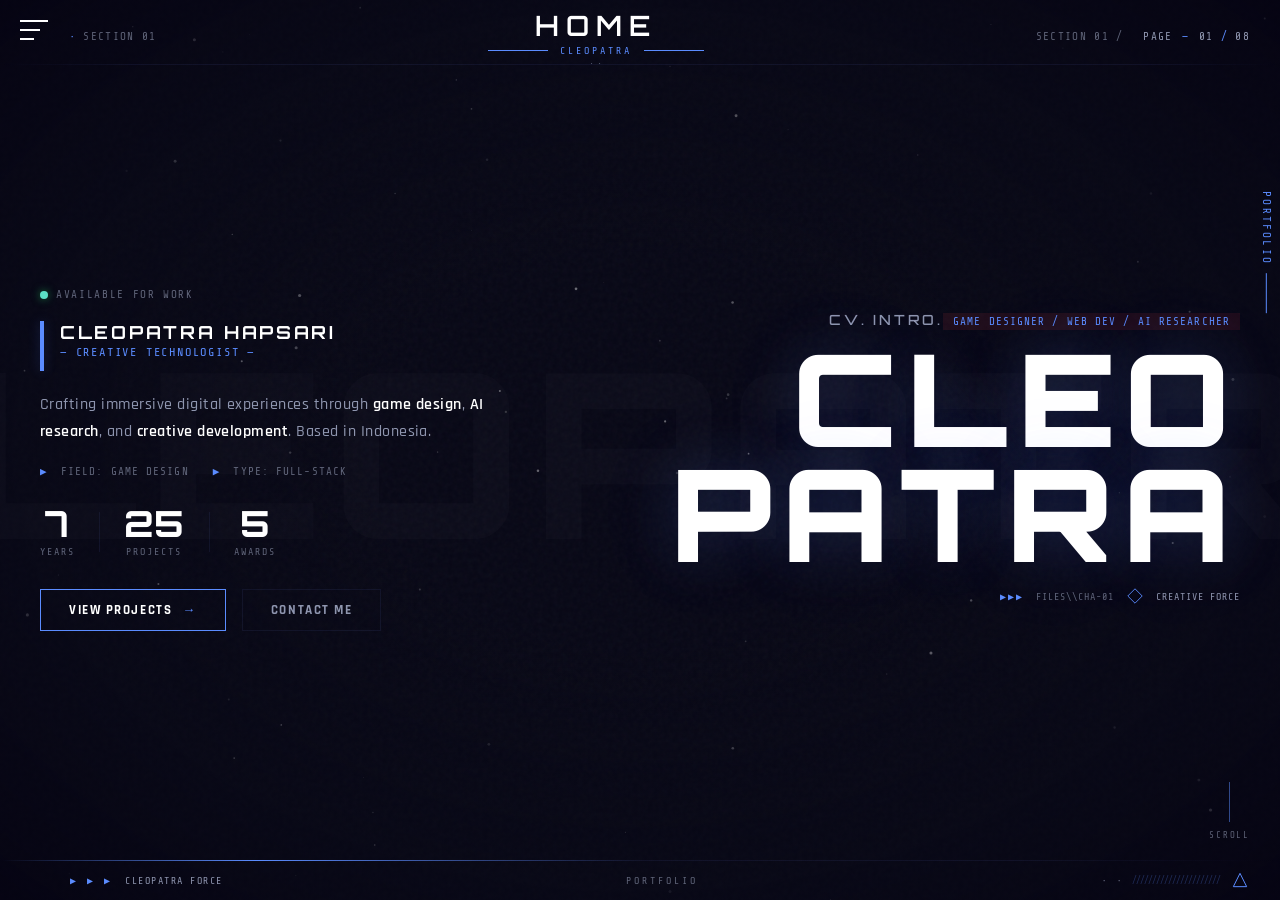
==== index.html @ d20e65a2 "sec commit" ====
<!DOCTYPE html>
<html lang="en">
<head>
    <meta charset="UTF-8">
    <meta name="viewport" content="width=device-width, initial-scale=1.0">
    <title>CLEOPATRA HAPSARI // PORTFOLIO SYSTEM</title>
    <link rel="preconnect" href="https://fonts.googleapis.com">
    <link rel="preconnect" href="https://fonts.gstatic.com" crossorigin>
    <link href="https://fonts.googleapis.com/css2?family=Orbitron:wght@400;500;600;700;800;900&family=Rajdhani:wght@300;400;500;600;700&family=Share+Tech+Mono&display=swap" rel="stylesheet" crossorigin>
    <link rel="stylesheet" href="css/pgr-style.css">
    <link rel="icon" type="image/svg+xml" href="data:image/svg+xml,%3Csvg xmlns='http://www.w3.org/2000/svg' viewBox='0 0 100 100'%3E%3Cpolygon points='50,5 95,27.5 95,72.5 50,95 5,72.5 5,27.5' fill='none' stroke='%235b8cff' stroke-width='4'/%3E%3Ctext x='50' y='62' font-family='monospace' font-size='40' fill='%235b8cff' text-anchor='middle'%3EC%3C/text%3E%3C/svg%3E">
</head>
<body>
    <!-- PRELOADER -->
    <div class="preloader" id="preloader">
        <div class="preloader-inner">
            <div class="preloader-logo">
                <svg viewBox="0 0 200 200" width="140" height="140">
                    <defs>
                        <linearGradient id="preGrad" x1="0%" y1="0%" x2="100%" y2="100%">
                            <stop offset="0%" stop-color="#5b8cff"/>
                            <stop offset="100%" stop-color="#a78bfa"/>
                        </linearGradient>
                    </defs>
                    <polygon class="hex-spin" points="100,10 178,55 178,145 100,190 22,145 22,55" fill="none" stroke="url(#preGrad)" stroke-width="2"/>
                    <polygon class="hex-spin-rev" points="100,30 158,62.5 158,137.5 100,170 42,137.5 42,62.5" fill="none" stroke="url(#preGrad)" stroke-width="1" opacity="0.4"/>
                    <text x="100" y="110" text-anchor="middle" fill="url(#preGrad)" font-family="Orbitron" font-size="36" font-weight="800">CHA</text>
                </svg>
            </div>
            <div class="preloader-bar-wrap">
                <div class="preloader-bar"><div class="preloader-fill" id="preloaderFill"></div></div>
            </div>
            <div class="preloader-info">
                <span class="preloader-status" id="preloaderStatus">INITIALIZING SYSTEM</span>
                <span class="preloader-pct" id="preloaderPct">0%</span>
            </div>
            <div class="preloader-decor">
                <span>▶ ▶ ▶</span>
                <span>PORTFOLIO SYSTEM v2.0</span>
                <span class="preloader-caution">LOADING</span>
            </div>
        </div>
    </div>

    <!-- PRELOADER SCRIPT — inline for guaranteed execution -->
    <script>
    (function(){
        var el=document.getElementById('preloader');
        var fill=document.getElementById('preloaderFill');
        var pct=document.getElementById('preloaderPct');
        var st=document.getElementById('preloaderStatus');
        if(!el||!fill||!pct||!st)return;
        var msgs=['INITIALIZING SYSTEM...','LOADING ASSETS...','ESTABLISHING CONNECTION...','RENDERING INTERFACE...','CALIBRATING MATRIX...','SYSTEM READY.'];
        var p=0,mi=0;
        window._preloaderDone=false;
        var iv=setInterval(function(){
            p+=Math.random()*15+5;
            if(p>100)p=100;
            fill.style.width=Math.floor(p)+'%';
            pct.textContent=Math.floor(p)+'%';
            if(p>mi*20&&mi<msgs.length){st.textContent=msgs[mi];mi++;}
            if(p>=100){
                clearInterval(iv);
                window._preloaderDone=true;
                setTimeout(function(){
                    el.style.opacity='0';
                    el.style.visibility='hidden';
                    el.style.pointerEvents='none';
                    el.style.transition='opacity 0.6s ease, visibility 0.6s ease';
                    setTimeout(function(){
                        el.style.display='none';
                        document.body.classList.add('loaded');
                    },700);
                },500);
            }
        },120);
    })();
    </script>

    <!-- BACKGROUND LAYERS -->
    <canvas id="particleCanvas"></canvas>
    <div class="bg-noise"></div>
    <div class="bg-grid"></div>
    <div class="bg-vignette"></div>

    <!-- TOP HUD BAR -->
    <div class="hud-top" id="hudTop">
        <div class="hud-top-line"></div>
        <div class="hud-top-content">
            <div class="hud-top-left">
                <span class="hud-dot">•</span>
                <span class="hud-event" id="hudEventL">SECTION 01</span>
            </div>
            <div class="hud-top-center">
                <h2 class="hud-title" id="hudTitle">HOME</h2>
                <div class="hud-title-deco">
                    <span class="hud-deco-line"></span>
                    <span class="hud-sub">CLEOPATRA</span>
                    <span class="hud-deco-line"></span>
                </div>
                <div class="hud-center-dots">
                    <span>•</span><span>•</span>
                </div>
            </div>
            <div class="hud-top-right">
                <span class="hud-event" id="hudEventR">SECTION 01 /</span>
                <span class="hud-page">PAGE <span class="hud-dash">—</span> <span id="hudPageCur">01</span> <span class="hud-slash">/</span> <span id="hudPageTotal">08</span></span>
            </div>
        </div>
    </div>

    <!-- LEFT SIDEBAR NAV -->
    <nav class="side-nav" id="sideNav">
        <button class="hamburger" id="hamburger" aria-label="Menu">
            <span></span><span></span><span></span>
        </button>
        <ul class="side-nav-links">
            <li><a href="#home" class="side-link active" data-section="0" data-title="HOME">HOME</a></li>
            <li><a href="#about" class="side-link" data-section="1" data-title="ABOUT">ABOUT</a></li>
            <li><a href="#data" class="side-link" data-section="2" data-title="DATA">DATA</a></li>
            <li><a href="#skills" class="side-link" data-section="3" data-title="SKILLS">SKILLS</a></li>
            <li><a href="#experience" class="side-link" data-section="4" data-title="EXPERIENCE">EXPERIENCE</a></li>
            <li><a href="#projects" class="side-link" data-section="5" data-title="PROJECTS">PROJECTS</a></li>
            <li><a href="#artwork" class="side-link" data-section="6" data-title="ARTWORK">ARTWORK</a></li>
            <li><a href="#contact" class="side-link" data-section="7" data-title="CONTACT">CONTACT</a></li>
        </ul>
    </nav>

    <!-- BOTTOM HUD BAR -->
    <div class="hud-bottom" id="hudBottom">
        <div class="hud-bottom-content">
            <div class="hud-bottom-left">
                <span class="hud-arrows">▶ ▶ ▶</span>
                <span class="hud-brand">CLEOPATRA FORCE</span>
            </div>
            <div class="hud-bottom-center">
                <span class="hud-caution">PORTFOLIO</span>
            </div>
            <div class="hud-bottom-right">
                <span class="hud-dots-sm">•</span>
                <span class="hud-dots-sm">•</span>
                <span class="hud-hash">//////////////////////</span>
                <svg class="hud-tri" viewBox="0 0 30 30" width="20" height="20">
                    <path d="M5,25 L15,5 L25,25 Z" fill="none" stroke="currentColor" stroke-width="1.5"/>
                </svg>
            </div>
        </div>
        <div class="hud-bottom-line"></div>
    </div>

    <!-- SCROLL INDICATOR (right side) -->
    <div class="scroll-hint" id="scrollHint">
        <div class="scroll-line"></div>
        <span>SCROLL</span>
    </div>

    <!-- MAIN SECTIONS CONTAINER (vertical scroll-snap) -->
    <main class="sections-wrapper" id="sectionsWrapper">

        <!-- SECTION 0: HOME -->
        <section class="section" id="home" data-index="0">
            <div class="section-bg-text">CLEOPATRA</div>
            <div class="section-content home-content">
                <div class="home-left">
                    <div class="home-status anim-in">
                        <span class="status-dot"></span>
                        <span>AVAILABLE FOR WORK</span>
                    </div>
                    <div class="home-intro anim-in">
                        <div class="red-bar"></div>
                        <div>
                            <h2 class="home-name-sub">CLEOPATRA HAPSARI</h2>
                            <p class="home-role-label">— CREATIVE TECHNOLOGIST —</p>
                        </div>
                    </div>
                    <p class="home-desc anim-in">Crafting immersive digital experiences through <span class="hl">game design</span>, <span class="hl">AI research</span>, and <span class="hl">creative development</span>. Based in Indonesia.</p>
                    <div class="home-tags anim-in">
                        <span><span class="tag-arrow">▶</span> FIELD: Game Design</span>
                        <span><span class="tag-arrow">▶</span> TYPE: Full-Stack</span>
                    </div>
                    <div class="home-stats anim-in">
                        <div class="home-stat"><span class="stat-num" data-count="7">0</span><span class="stat-label">YEARS</span></div>
                        <div class="stat-sep"></div>
                        <div class="home-stat"><span class="stat-num" data-count="25">0</span><span class="stat-label">PROJECTS</span></div>
                        <div class="stat-sep"></div>
                        <div class="home-stat"><span class="stat-num" data-count="5">0</span><span class="stat-label">AWARDS</span></div>
                    </div>
                    <div class="home-cta anim-in">
                        <a href="#projects" class="btn-pgr primary" data-goto="5"><span class="btn-fill"></span><span class="btn-label">VIEW PROJECTS</span><span class="btn-arrow">→</span></a>
                        <a href="#contact" class="btn-pgr outline" data-goto="7"><span class="btn-label">CONTACT ME</span></a>
                    </div>
                </div>
                <div class="home-right">
                    <div class="cv-intro anim-in"><span class="cv-label">CV. INTRO.</span><div class="cv-sub-line"><span>GAME DESIGNER / WEB DEV / AI RESEARCHER</span></div></div>
                    <h1 class="giant-name anim-in">CLEO<br>PATRA</h1>
                    <div class="giant-footer anim-in">
                        <span class="gf-arrows">▶▶▶</span>
                        <span class="gf-file">FILES\\CHA-01</span>
                        <svg class="gf-icon" viewBox="0 0 30 30" width="18" height="18"><polygon points="15,3 27,15 15,27 3,15" fill="none" stroke="#5b8cff" stroke-width="1.5"/></svg>
                        <span class="gf-brand">CREATIVE FORCE</span>
                    </div>
                    <div class="corner-label"><span>PORTFOLIO</span><div class="corner-line"></div></div>
                </div>
            </div>
        </section>

        <!-- SECTION 1: ABOUT -->
        <section class="section" id="about" data-index="1">
            <div class="section-bg-text">ABOUT</div>
            <div class="section-content about-content">
                <div class="about-left">
                    <div class="red-bar"></div>
                    <h2 class="about-title anim-in">CLEOPATRA HAPSARI<br>ADMAJINDRA</h2>
                    <p class="about-subtitle anim-in">— CREATIVE TECHNOLOGIST —</p>
                    <p class="about-desc anim-in">A fresh Computer Science graduate from Universitas Dian Nuswantoro with deep passion for game design, AI research, and digital art. Journey began with 2D illustration in 2018, evolved into game development, and now extends to AI research.</p>
                    <div class="about-meta anim-in">
                        <span><span class="meta-arrow">▶</span> EDUCATION: Universitas Dian Nuswantoro</span>
                        <span><span class="meta-arrow">▶</span> DEGREE: Computer Science • GPA 3.73</span>
                        <span><span class="meta-arrow">▶</span> LOCATION: Semarang, Indonesia (UTC+7)</span>
                        <span><span class="meta-arrow">▶</span> CURRENT: Game Designer @ Ophius Studio</span>
                    </div>
                    <div class="about-counter anim-in"><span class="cb">■</span> 0 2 / 0 8 <span class="cb">■</span></div>
                </div>
                <div class="about-right">
                    <div class="about-achievements anim-in">
                        <h3 class="ach-title">ACHIEVEMENTS</h3>
                        <div class="ach-list">
                            <div class="ach-item"><span class="ach-icon">◆</span><div><span class="ach-name">Author & Presenter @ ICIMCIS 2025</span><span class="ach-sub">IEEE International Conference</span></div></div>
                            <div class="ach-item"><span class="ach-icon">◆</span><div><span class="ach-name">1st Place — Manga DINUSFEST 2021</span><span class="ach-sub">National-level illustration competition</span></div></div>
                            <div class="ach-item"><span class="ach-icon">◆</span><div><span class="ach-name">2nd Place — ACGN Writing Competition</span><span class="ach-sub">Creative narrative & worldbuilding</span></div></div>
                            <div class="ach-item"><span class="ach-icon">◆</span><div><span class="ach-name">GEMASTIK XVII Finalist</span><span class="ach-sub">Game Development Category</span></div></div>
                        </div>
                    </div>
                    <div class="about-terminal anim-in">
                        <div class="term-header"><span class="term-dots"><i></i><i></i><i></i></span><span>cleo@system:~</span></div>
                        <div class="term-body">
                            <span class="term-line"><span class="tp">$</span> cat motto.txt</span>
                            <span class="term-output">"Creativity and technology, hand in hand."</span>
                            <span class="term-line"><span class="tp">$</span> <span class="cursor-blink">█</span></span>
                        </div>
                    </div>
                </div>
            </div>
        </section>

        <!-- SECTION 2: DATA (PGR Character Profile Style) -->
        <section class="section" id="data" data-index="2" style="padding: 0; overflow: hidden;">
            <div class="section-bg-text">DATA</div>

            <!-- Light ray effects -->
            <div class="data-rays">
                <div class="ray ray-1"></div>
                <div class="ray ray-2"></div>
                <div class="ray ray-3"></div>
            </div>

            <div class="section-content data-content" style="max-width: none; height: 100vh; padding: 0;">
                <!-- LEFT: Profile Info -->
                <div class="data-left">
                    <!-- Radar Chart -->
                    <div class="radar-wrap anim-in">
                        <svg class="radar-svg" viewBox="0 0 260 260" xmlns="http://www.w3.org/2000/svg">
                            <!-- Background octagon rings -->
                            <g class="radar-grid">
                                <polygon class="radar-ring" points="130,30 185,55 210,110 185,165 130,190 75,165 50,110 75,55"/>
                                <polygon class="radar-ring" points="130,52 174,72 194,110 174,148 130,168 86,148 66,110 86,72"/>
                                <polygon class="radar-ring" points="130,74 163,89 178,110 163,131 130,146 97,131 82,110 97,89"/>
                                <polygon class="radar-ring" points="130,96 152,106 162,110 152,114 130,124 108,114 98,110 108,106"/>
                            </g>
                            <!-- Axis lines -->
                            <g class="radar-axes">
                                <line x1="130" y1="110" x2="130" y2="30"/>
                                <line x1="130" y1="110" x2="185" y2="55"/>
                                <line x1="130" y1="110" x2="210" y2="110"/>
                                <line x1="130" y1="110" x2="185" y2="165"/>
                                <line x1="130" y1="110" x2="130" y2="190"/>
                                <line x1="130" y1="110" x2="75" y2="165"/>
                                <line x1="130" y1="110" x2="50" y2="110"/>
                                <line x1="130" y1="110" x2="75" y2="55"/>
                            </g>
                            <!-- Data polygon (will be animated by JS) -->
                            <polygon class="radar-data" id="radarData" points="130,30 185,55 210,110 185,165 130,190 75,165 50,110 75,55"/>
                            <!-- Axis labels -->
                            <text class="radar-label" x="130" y="22" text-anchor="middle">WEB</text>
                            <text class="radar-label" x="195" y="52" text-anchor="start">GAME</text>
                            <text class="radar-label" x="218" y="114" text-anchor="start">ART</text>
                            <text class="radar-label" x="194" y="174" text-anchor="start">AI/ML</text>
                            <text class="radar-label" x="130" y="202" text-anchor="middle">UI/UX</text>
                            <text class="radar-label" x="66" y="174" text-anchor="end">WRITING</text>
                            <text class="radar-label" x="38" y="114" text-anchor="end">3D/VFX</text>
                            <text class="radar-label" x="66" y="52" text-anchor="end">RESEARCH</text>
                            <!-- Rank badges on each axis tip: WEB=A,GAME=B,ART=S,AI/ML=A,UI/UX=B,WRITING=S,3D=B,RESEARCH=A -->
                            <g class="radar-ranks">
                                <text class="radar-rank" x="130" y="48" text-anchor="middle">A</text>
                                <text class="radar-rank" x="181" y="70" text-anchor="middle">B</text>
                                <text class="radar-rank" x="200" y="113" text-anchor="middle">S</text>
                                <text class="radar-rank" x="181" y="157" text-anchor="middle">A</text>
                                <text class="radar-rank" x="130" y="183" text-anchor="middle">B</text>
                                <text class="radar-rank" x="79" y="157" text-anchor="middle">S</text>
                                <text class="radar-rank" x="60" y="113" text-anchor="middle">B</text>
                                <text class="radar-rank" x="79" y="70" text-anchor="middle">A</text>
                            </g>
                        </svg>
                    </div>


                </div>

                <!-- CENTER: Character Image -->
                <div class="data-center">
                    <div class="data-img-wrap anim-in">
                        <!-- Replace this src with your own transparent PNG photo -->
                        <img src="assets/profile.png" alt="Cleopatra Hapsari" class="data-img">
                        <div class="data-img-glow"></div>
                        <div class="data-img-line-bottom"></div>
                    </div>
                </div>

                <!-- RIGHT: CV Intro & Big Name -->
                <div class="data-right">
                    <div class="data-corner-tag anim-in">
                        <span class="dct-text">PROFILE</span>
                        <span class="dct-sub">●●● SELECT</span>
                    </div>

                    <div class="data-cv-block anim-in">
                        <div class="data-cv-top">
                            <span class="data-cv-label">CV. INTRO.</span>
                        </div>
                        <div class="data-cv-sub">
                            <span>GAME DESIGNER / WEB DEVELOPER / AI RESEARCHER</span>
                        </div>
                    </div>

                    <h1 class="data-giant-name anim-in">CLEO<br>PATRA</h1>

                    <div class="data-giant-footer anim-in">
                        <span class="dgf-arrows">▶▶▶</span>
                        <span class="dgf-file">FILES\\CHA-01</span>
                        <svg viewBox="0 0 30 30" width="16" height="16">
                            <polygon points="15,3 27,15 15,27 3,15" fill="none" stroke="#5b8cff" stroke-width="1.2"/>
                        </svg>
                        <span class="dgf-brand">CREATIVE FORCE</span>
                    </div>
                </div>
            </div>
        </section>

        <!-- SECTION 3: SKILLS -->
        <section class="section" id="skills" data-index="3">
            <div class="section-bg-text">SKILLS</div>
            <div class="section-content skills-content">
                <div class="skills-header anim-in">
                    <div class="red-bar"></div>
                    <h2>SKILL DATABASE</h2>
                    <p>— TECHNICAL PROFICIENCY —</p>
                </div>
                <div class="skills-grid">
                    <div class="skill-card anim-in"><div class="skill-top"><span class="skill-num">01</span><div class="skill-bar-mini"><div class="skill-fill" data-w="90"></div></div></div><h3>GAME DEVELOPMENT</h3><div class="skill-tags"><span>Unity</span><span>C#</span><span>GDD</span><span>Level Design</span></div></div>
                    <div class="skill-card anim-in"><div class="skill-top"><span class="skill-num">02</span><div class="skill-bar-mini"><div class="skill-fill" data-w="95"></div></div></div><h3>WEB DEVELOPMENT</h3><div class="skill-tags"><span>React</span><span>Next.js</span><span>TypeScript</span><span>Node.js</span></div></div>
                    <div class="skill-card anim-in"><div class="skill-top"><span class="skill-num">03</span><div class="skill-bar-mini"><div class="skill-fill" data-w="92"></div></div></div><h3>DIGITAL ART</h3><div class="skill-tags"><span>Illustration</span><span>Character</span><span>Concept Art</span></div></div>
                    <div class="skill-card anim-in"><div class="skill-top"><span class="skill-num">04</span><div class="skill-bar-mini"><div class="skill-fill" data-w="85"></div></div></div><h3>AI & RESEARCH</h3><div class="skill-tags"><span>ML</span><span>LLM/SLM</span><span>Game AI</span><span>IEEE</span></div></div>
                    <div class="skill-card anim-in"><div class="skill-top"><span class="skill-num">05</span><div class="skill-bar-mini"><div class="skill-fill" data-w="80"></div></div></div><h3>MOBILE & 3D</h3><div class="skill-tags"><span>Flutter</span><span>Three.js</span><span>WebGL</span></div></div>
                    <div class="skill-card anim-in"><div class="skill-top"><span class="skill-num">06</span><div class="skill-bar-mini"><div class="skill-fill" data-w="88"></div></div></div><h3>CREATIVE WRITING</h3><div class="skill-tags"><span>Narrative</span><span>Light Novel</span><span>Worldbuilding</span></div></div>
                </div>
            </div>
        </section>

        <!-- SECTION 3: EXPERIENCE -->
        <section class="section" id="experience" data-index="4">
            <div class="section-bg-text">LOG</div>
            <div class="section-content exp-content">
                <div class="exp-header anim-in">
                    <div class="red-bar"></div>
                    <h2>OPERATION LOG</h2>
                    <p>— CAREER TIMELINE —</p>
                </div>
                <div class="exp-timeline">
                    <div class="exp-item anim-in">
                        <div class="exp-marker"></div>
                        <div class="exp-date-badge"><span class="exp-date">DEC 2025 — PRESENT</span><span class="exp-badge current">CURRENT</span></div>
                        <h3>Game Level & Narrative Designer</h3>
                        <h4>Ophius Studio</h4>
                        <p>Designing levels and narratives for the studio's debut game, including gameplay flow, pacing, and player progression.</p>
                        <div class="exp-tags"><span>Unity</span><span>GDD</span><span>Level Design</span></div>
                    </div>
                    <div class="exp-item anim-in">
                        <div class="exp-marker"></div>
                        <div class="exp-date-badge"><span class="exp-date">MAR 2025 — JAN 2026</span><span class="exp-badge research">RESEARCH</span></div>
                        <h3>Game AI Researcher</h3>
                        <h4>IGS Lab & NTUST Taiwan</h4>
                        <p>International collaborative research on AI in strategy games. Co-authored paper at IEEE ICIMCIS 2025.</p>
                        <div class="exp-tags"><span>AI/ML</span><span>LLM</span><span>IEEE</span></div>
                    </div>
                    <div class="exp-item anim-in">
                        <div class="exp-marker"></div>
                        <div class="exp-date-badge"><span class="exp-date">2025</span><span class="exp-badge project">PROJECT</span></div>
                        <h3>Project Manager & Artist</h3>
                        <h4>Feiren Team — GEMASTIK XVII</h4>
                        <p>Led a team of 3 developing educational simulation game. Managed timeline and visual design.</p>
                        <div class="exp-tags"><span>PM</span><span>UI</span><span>2D Art</span></div>
                    </div>
                    <div class="exp-item anim-in">
                        <div class="exp-marker"></div>
                        <div class="exp-date-badge"><span class="exp-date">2018 — PRESENT</span><span class="exp-badge freelance">FREELANCE</span></div>
                        <h3>2D Artist & Illustrator</h3>
                        <h4>Freelance</h4>
                        <p>Anime-style character illustration. Won multiple national-level illustration competitions.</p>
                        <div class="exp-tags"><span>Illustration</span><span>Character</span><span>Concept</span></div>
                    </div>
                </div>
            </div>
        </section>

        <!-- SECTION 4: PROJECTS -->
        <section class="section" id="projects" data-index="5">
            <div class="section-content projects-content">
                <div class="cat-panels">

                    <a href="pages/projects-web.html" class="cat-panel anim-in" style="background-image: url('https://images.unsplash.com/photo-1461749280684-dccba630e2f6?w=800&h=900&fit=crop')">
                        <div class="cat-overlay"></div>
                        <div class="cat-inner">
                            <div class="cat-title">WEB</div>
                            <div class="cat-sub"><span class="cat-line"></span><span>DEVELOPMENT</span><span class="cat-line"></span></div>
                        </div>
                    </a>

                    <a href="pages/projects-game.html" class="cat-panel anim-in" style="background-image: url('https://images.unsplash.com/photo-1552820728-8b83bb6b773f?w=800&h=900&fit=crop')">
                        <div class="cat-overlay"></div>
                        <div class="cat-inner">
                            <div class="cat-title">GAME</div>
                            <div class="cat-sub"><span class="cat-line"></span><span>DESIGN & AI</span><span class="cat-line"></span></div>
                        </div>
                    </a>

                    <a href="pages/projects-novel.html" class="cat-panel anim-in" style="background-image: url('https://images.unsplash.com/photo-1481627834876-b7833e8f5570?w=800&h=900&fit=crop')">
                        <div class="cat-overlay"></div>
                        <div class="cat-inner">
                            <div class="cat-title">NOVEL</div>
                            <div class="cat-sub"><span class="cat-line"></span><span>CREATIVE WRITING</span><span class="cat-line"></span></div>
                        </div>
                    </a>

                </div>
            </div>
        </section>

        <!-- SECTION 5: ARTWORK -->
        <section class="section" id="artwork" data-index="6">
            <div class="section-bg-text">ART</div>
            <div class="section-content artwork-content">
                <div class="pgr-wall-grid">
                    <div class="pw-item anim-in">
                        <img src="https://images.unsplash.com/photo-1578632767115-351597cf2477?w=400&h=320&fit=crop" alt="Art">
                        <div class="pw-ov"></div>
                    </div>
                    <div class="pw-item anim-in">
                        <img src="https://images.unsplash.com/photo-1611457194403-d3f8c5354ddc?w=400&h=320&fit=crop" alt="Art">
                        <div class="pw-ov"></div>
                    </div>
                    <div class="pw-item pw-tall anim-in">
                        <img src="https://images.unsplash.com/photo-1604076913837-52ab5629fde4?w=500&h=700&fit=crop" alt="Art">
                        <div class="pw-ov"></div>
                    </div>
                    <div class="pw-item pw-tall anim-in">
                        <img src="https://images.unsplash.com/photo-1578632767115-351597cf2477?w=500&h=700&fit=crop&fp-y=0.3" alt="Art">
                        <div class="pw-ov"></div>
                    </div>
                    <div class="pw-item anim-in">
                        <img src="https://images.unsplash.com/photo-1560807707-8cc77767d783?w=400&h=320&fit=crop" alt="Art">
                        <div class="pw-ov"></div>
                    </div>
                    <div class="pw-item pw-more anim-in">
                        <img src="https://images.unsplash.com/photo-1580477667995-2b94f01c9516?w=400&h=320&fit=crop" alt="Art">
                        <div class="pw-ov"></div>
                        <a href="pages/artwork.html" class="pw-more-btn">MORE ▶</a>
                    </div>
                </div>
            </div>
        </section>

        <!-- SECTION 6: CONTACT -->
        <section class="section" id="contact" data-index="7">
            <div class="section-bg-text">LINK</div>
            <div class="section-content contact-content">
                <div class="contact-left anim-in">
                    <div class="red-bar"></div>
                    <h2 class="contact-title">GET IN<br>TOUCH</h2>
                    <p class="contact-desc">Interested in collaborating? Let's connect and build something extraordinary together.</p>
                    <div class="contact-decor"><span class="cd-a">▶▶▶</span><span>FILES\\CONTACT-01</span><span class="cd-b">CLEOPATRA SYSTEM</span></div>
                </div>
                <div class="contact-right">
                    <div class="contact-grid">
                        <a href="mailto:patrahapsari@gmail.com" class="contact-card anim-in"><div class="cc-icon"><svg viewBox="0 0 24 24" fill="none" stroke="currentColor" stroke-width="1.5"><path d="M4 4h16c1.1 0 2 .9 2 2v12c0 1.1-.9 2-2 2H4c-1.1 0-2-.9-2-2V6c0-1.1.9-2 2-2z"/><polyline points="22,6 12,13 2,6"/></svg></div><span class="cc-label">EMAIL</span><span class="cc-value">patrahapsari@gmail.com</span></a>
                        <a href="https://linkedin.com/in/cleopatraha" target="_blank" class="contact-card anim-in"><div class="cc-icon"><svg viewBox="0 0 24 24" fill="none" stroke="currentColor" stroke-width="1.5"><path d="M16 8a6 6 0 0 1 6 6v7h-4v-7a2 2 0 0 0-4 0v7h-4v-7a6 6 0 0 1 6-6z"/><rect x="2" y="9" width="4" height="12"/><circle cx="4" cy="4" r="2"/></svg></div><span class="cc-label">LINKEDIN</span><span class="cc-value">cleopatraha</span></a>
                        <a href="https://github.com/CHA-NYANN" target="_blank" class="contact-card anim-in"><div class="cc-icon"><svg viewBox="0 0 24 24" fill="none" stroke="currentColor" stroke-width="1.5"><path d="M9 19c-5 1.5-5-2.5-7-3m14 6v-3.87a3.37 3.37 0 0 0-.94-2.61c3.14-.35 6.44-1.54 6.44-7A5.44 5.44 0 0 0 20 4.77 5.07 5.07 0 0 0 19.91 1S18.73.65 16 2.48a13.38 13.38 0 0 0-7 0C6.27.65 5.09 1 5.09 1A5.07 5.07 0 0 0 5 4.77a5.44 5.44 0 0 0-1.5 3.78c0 5.42 3.3 6.61 6.44 7A3.37 3.37 0 0 0 9 18.13V22"/></svg></div><span class="cc-label">GITHUB</span><span class="cc-value">CHA-NYANN</span></a>
                        <a href="https://www.instagram.com/cleo_cpha" target="_blank" class="contact-card anim-in"><div class="cc-icon"><svg viewBox="0 0 24 24" fill="none" stroke="currentColor" stroke-width="1.5"><rect x="2" y="2" width="20" height="20" rx="5"/><path d="M16 11.37A4 4 0 1 1 12.63 8 4 4 0 0 1 16 11.37z"/><line x1="17.5" y1="6.5" x2="17.51" y2="6.5"/></svg></div><span class="cc-label">INSTAGRAM</span><span class="cc-value">@cleo_cpha</span></a>
                    </div>
                </div>
            </div>
        </section>
    </main>

    

    <script src="js/pgr-engine.js"></script>
</body>
</html>
---- css/pgr-style.css ----
/* =====================================================
   CLEOPATRA PORTFOLIO — PGR STYLE
   Dark Sci-fi Military HUD Aesthetic
   ===================================================== */

/* ---- VARIABLES ---- */
:root {
    --red: #5b8cff;
    --red-dim: rgba(91, 140, 255, 0.5);
    --red-glow: rgba(91, 140, 255, 0.25);
    --red-deep: #3a5ec2;
    --purple: #a78bfa;
    --cyan: #5be0c5;
    --bg: #080816;
    --bg-card: rgba(12, 14, 32, 0.88);
    --bg-card-hover: rgba(20, 22, 50, 0.92);
    --border: rgba(120, 140, 255, 0.08);
    --border-hover: rgba(120, 140, 255, 0.2);
    --text: #e0e4f0;
    --text-dim: rgba(200, 210, 240, 0.45);
    --text-mid: rgba(200, 210, 240, 0.7);
    --white: #ffffff;
    --font-display: 'Orbitron', 'Segoe UI', sans-serif;
    --font-body: 'Rajdhani', 'Segoe UI', sans-serif;
    --font-mono: 'Share Tech Mono', 'Courier New', monospace;
    --nav-width: 0px;
    --hud-h: 65px;
    --ease: cubic-bezier(0.25, 0.46, 0.45, 0.94);
    --ease-out: cubic-bezier(0.22, 1, 0.36, 1);
}

/* ---- RESET ---- */
*, *::before, *::after { box-sizing: border-box; margin: 0; padding: 0; }
html { scroll-behavior: auto; }
body {
    font-family: var(--font-body);
    font-weight: 500;
    background: var(--bg);
    color: var(--text);
    overflow: hidden;
    letter-spacing: 0.03em;
    -webkit-font-smoothing: antialiased;
}
a { color: inherit; text-decoration: none; }
img { max-width: 100%; display: block; }
button { font-family: inherit; cursor: pointer; border: none; background: none; color: inherit; }
ul { list-style: none; }

/* scrollbar */
::-webkit-scrollbar { width: 4px; }
::-webkit-scrollbar-track { background: var(--bg); }
::-webkit-scrollbar-thumb { background: var(--red); border-radius: 2px; }

/* =====================================================
   PRELOADER
   ===================================================== */
.preloader {
    position: fixed; inset: 0; z-index: 10000;
    background: var(--bg);
    display: flex; align-items: center; justify-content: center;
    transition: opacity 0.8s var(--ease), visibility 0.8s;
}
.preloader.hidden { opacity: 0; visibility: hidden; pointer-events: none; }
.preloader-inner { text-align: center; }
.preloader-logo { margin-bottom: 30px; }
.hex-spin { animation: hexRotate 4s linear infinite; transform-origin: center; }
.hex-spin-rev { animation: hexRotate 6s linear infinite reverse; transform-origin: center; }
@keyframes hexRotate { to { transform: rotate(360deg); } }

.preloader-bar-wrap { width: 240px; margin: 0 auto 16px; }
.preloader-bar {
    height: 3px; background: rgba(255,255,255,0.08); position: relative; overflow: hidden;
}
.preloader-fill {
    height: 100%; width: 0; background: linear-gradient(90deg, #5b8cff, #a78bfa); transition: width 0.15s;
}
.preloader-info {
    display: flex; justify-content: space-between; font-family: var(--font-mono); font-size: 11px; color: var(--text-dim);
    width: 240px; margin: 0 auto 20px;
}
.preloader-pct { color: var(--red); }
.preloader-decor {
    display: flex; gap: 20px; justify-content: center; font-family: var(--font-mono); font-size: 10px; color: var(--text-dim);
    text-transform: uppercase; letter-spacing: 0.15em;
}
.preloader-caution { color: var(--red); }

/* =====================================================
   BACKGROUND LAYERS
   ===================================================== */
#particleCanvas {
    position: fixed; inset: 0; z-index: 0; pointer-events: none;
}
.bg-noise {
    position: fixed; inset: 0; z-index: 1; pointer-events: none; opacity: 0.035;
    background-image: url("data:image/svg+xml,%3Csvg viewBox='0 0 200 200' xmlns='http://www.w3.org/2000/svg'%3E%3Cfilter id='n'%3E%3CfeTurbulence type='fractalNoise' baseFrequency='0.9' numOctaves='4' stitchTiles='stitch'/%3E%3C/filter%3E%3Crect width='100%25' height='100%25' filter='url(%23n)'/%3E%3C/svg%3E");
}
.bg-grid {
    position: fixed; inset: 0; z-index: 1; pointer-events: none; opacity: 0.04;
    background-image:
        linear-gradient(rgba(255,255,255,0.05) 1px, transparent 1px),
        linear-gradient(90deg, rgba(255,255,255,0.05) 1px, transparent 1px);
    background-size: 60px 60px;
}
.bg-vignette {
    position: fixed; inset: 0; z-index: 1; pointer-events: none;
    background: radial-gradient(ellipse at center, transparent 30%, rgba(8,8,22,0.5) 70%, rgba(5,3,18,0.8) 100%);
}

/* =====================================================
   HUD — TOP BAR
   ===================================================== */
.hud-top {
    position: fixed; top: 0; left: 0; right: 0; z-index: 100; height: var(--hud-h);
    pointer-events: none;
}
.hud-top-line {
    position: absolute; bottom: 0; left: 0; right: 0; height: 1px;
    background: linear-gradient(90deg, transparent 0%, var(--border) 10%, var(--border) 90%, transparent 100%);
}
.hud-top-content {
    display: flex; align-items: center; justify-content: space-between;
    height: 100%; padding: 8px 30px 0 70px;
    font-family: var(--font-mono); font-size: 11px; color: var(--text-dim);
    text-transform: uppercase; letter-spacing: 0.12em;
}
.hud-top-left { display: flex; align-items: center; gap: 8px; }
.hud-dot { color: var(--red); font-size: 8px; }
.hud-top-center { text-align: center; }
.hud-title {
    font-family: var(--font-display); font-size: 28px; font-weight: 600;
    color: var(--white); letter-spacing: 0.25em; margin: 0;
    transition: all 0.5s var(--ease);
}
.hud-title-deco {
    display: flex; align-items: center; gap: 12px; justify-content: center; margin-top: 2px;
}
.hud-deco-line { width: 60px; height: 1px; background: var(--red); }
.hud-sub { color: var(--red); font-size: 10px; letter-spacing: 0.3em; }
.hud-center-dots { margin-top: 4px; display: flex; gap: 4px; justify-content: center; }
.hud-center-dots span { color: var(--text-dim); font-size: 6px; }
.hud-top-right { display: flex; align-items: center; gap: 20px; text-align: right; }
.hud-page { color: var(--text-mid); }
.hud-dash { color: var(--red); margin: 0 2px; }
.hud-slash { color: var(--red); }

/* =====================================================
   HUD — BOTTOM BAR
   ===================================================== */
.hud-bottom {
    position: fixed; bottom: 0; left: 0; right: 0; z-index: 100; height: 40px;
    pointer-events: none;
}
.hud-bottom-line {
    position: absolute; top: 0; left: 0; right: 0; height: 1px;
    background: linear-gradient(90deg, transparent 0%, #5b8cff 20%, var(--border) 50%, var(--border) 80%, transparent 100%);
}
.hud-bottom-content {
    display: flex; align-items: center; justify-content: space-between;
    height: 100%; padding: 0 30px 0 70px;
    font-family: var(--font-mono); font-size: 10px; color: var(--text-dim);
    text-transform: uppercase; letter-spacing: 0.12em;
}
.hud-bottom-left { display: flex; align-items: center; gap: 12px; }
.hud-arrows { color: var(--red); letter-spacing: 3px; }
.hud-brand { color: var(--text-mid); letter-spacing: 0.15em; }
.hud-caution { color: var(--text-dim); letter-spacing: 0.3em; }
.hud-bottom-right { display: flex; align-items: center; gap: 10px; }
.hud-dots-sm { color: var(--text-dim); font-size: 8px; }
.hud-hash { color: var(--red-dim); font-size: 9px; letter-spacing: -1px; opacity: 0.6; }
.hud-tri { color: var(--red); }

/* =====================================================
   LEFT SIDEBAR NAVIGATION
   ===================================================== */
/* ── Hamburger: floating fixed, always visible, zero background ── */
.hamburger {
    position: fixed; top: 20px; left: 20px; z-index: 301;
    width: 28px; height: 20px;
    display: flex; flex-direction: column; justify-content: space-between;
    cursor: pointer; pointer-events: auto;
}
.hamburger span {
    display: block; height: 2px; background: var(--white);
    transition: all 0.35s var(--ease); transform-origin: center;
}
.hamburger span:nth-child(1) { width: 100%; }
.hamburger span:nth-child(2) { width: 70%; }
.hamburger span:nth-child(3) { width: 50%; }
.hamburger:hover span { width: 100%; background: var(--red); }
/* Hamburger → X when active */
.hamburger.active span:nth-child(1) { transform: translateY(9px) rotate(45deg); width: 100%; background: var(--red); }
.hamburger.active span:nth-child(2) { opacity: 0; transform: scaleX(0); }
.hamburger.active span:nth-child(3) { transform: translateY(-9px) rotate(-45deg); width: 100%; background: var(--red); }

/* ── Side nav: zero width, no visual presence ── */
.side-nav {
    position: fixed; left: 0; top: 0; bottom: 0;
    width: 0; z-index: 200;
    pointer-events: none;
    background: transparent;
}

/* ── Nav links panel: dark sliding overlay ── */
.side-nav-links {
    position: fixed; left: 0; top: 0; bottom: 0;
    width: 200px; z-index: 300;
    background: rgba(8, 8, 18, 0.93);
    backdrop-filter: blur(10px);
    border-right: 1px solid rgba(91,140,255,0.12);
    display: flex; flex-direction: column;
    padding: 72px 0 40px 28px; gap: 4px;
    transform: translateX(-100%);
    transition: transform 0.45s cubic-bezier(0.4, 0, 0.2, 1);
    pointer-events: none;
}
.side-nav-links.open {
    transform: translateX(0);
    pointer-events: auto;
}

/* Dim scrim behind open panel */
.side-nav.nav-open::after {
    content: '';
    position: fixed; inset: 0; left: 200px;
    background: rgba(0,0,0,0.3);
    z-index: 290;
    pointer-events: auto;
}

.side-link {
    font-family: var(--font-body); font-size: 13px; font-weight: 600;
    color: var(--text-dim); text-transform: uppercase; letter-spacing: 0.1em;
    position: relative; padding: 8px 0; transition: all 0.3s var(--ease);
    pointer-events: auto;
}
.side-link::before {
    content: ''; position: absolute; left: -24px; top: 50%; transform: translateY(-50%);
    width: 3px; height: 0; background: var(--red); transition: height 0.3s var(--ease);
}
.side-link:hover { color: var(--white); }
.side-link.active {
    color: var(--white); font-weight: 700;
}
.side-link.active::before { height: 100%; }
.side-link.active::after {
    content: ''; position: absolute; left: 0; right: 0; bottom: -2px;
    height: 1px; background: var(--white); opacity: 0.3;
}

/* =====================================================
   SCROLL HINT (right)
   ===================================================== */
.scroll-hint {
    position: fixed; right: 30px; bottom: 60px; z-index: 100;
    display: flex; flex-direction: column; align-items: center; gap: 8px;
    font-family: var(--font-mono); font-size: 9px; color: var(--text-dim);
    letter-spacing: 0.2em; text-transform: uppercase;
    animation: scrollPulse 2s ease-in-out infinite;
}
.scroll-line { width: 1px; height: 40px; background: var(--red-dim); position: relative; overflow: hidden; }
.scroll-line::after {
    content: ''; position: absolute; top: -100%; left: 0; width: 100%; height: 50%;
    background: var(--red); animation: scrollDrop 2s ease-in-out infinite;
}
@keyframes scrollDrop { 0% { top: -50%; } 100% { top: 150%; } }
@keyframes scrollPulse { 0%,100% { opacity: 0.5; } 50% { opacity: 1; } }

/* =====================================================
   SECTIONS WRAPPER
   ===================================================== */
.sections-wrapper {
    position: fixed; inset: 0; z-index: 10; overflow-y: auto;
    scroll-snap-type: y mandatory; scroll-behavior: smooth;
    padding-left: var(--nav-width);
}

.section {
    width: 100%; min-height: 100vh; position: relative;
    scroll-snap-align: start; scroll-snap-stop: always;
    display: flex; align-items: center; justify-content: center;
    padding: var(--hud-h) 40px 50px 20px;
    overflow: hidden;
}

/* BG watermark text */
.section-bg-text {
    position: absolute; z-index: 0; pointer-events: none;
    font-family: var(--font-display); font-weight: 900; font-size: clamp(120px, 18vw, 300px);
    color: rgba(255, 255, 255, 0.02); text-transform: uppercase; letter-spacing: 0.05em;
    top: 50%; left: 50%; transform: translate(-50%, -50%);
    white-space: nowrap; user-select: none;
}

.section-content {
    position: relative; z-index: 2; width: 100%; max-width: 1400px;
}

/* =====================================================
   ANIMATIONS
   ===================================================== */
.anim-in {
    opacity: 0; transform: translateY(30px);
    transition: opacity 0.7s var(--ease-out), transform 0.7s var(--ease-out);
}
.anim-in.visible {
    opacity: 1; transform: translateY(0);
}

/* stagger children */
.section.active .anim-in:nth-child(1) { transition-delay: 0.1s; }
.section.active .anim-in:nth-child(2) { transition-delay: 0.2s; }
.section.active .anim-in:nth-child(3) { transition-delay: 0.3s; }
.section.active .anim-in:nth-child(4) { transition-delay: 0.4s; }
.section.active .anim-in:nth-child(5) { transition-delay: 0.5s; }
.section.active .anim-in:nth-child(6) { transition-delay: 0.6s; }

/* =====================================================
   RED BAR ELEMENT (PGR-style left accent)
   ===================================================== */
.red-bar {
    width: 4px; height: 100%; min-height: 40px; background: var(--red);
    position: absolute; left: -20px; top: 0;
    box-shadow: 0 0 12px var(--red-glow);
}

/* =====================================================
   SECTION 0: HOME
   ===================================================== */
.home-content {
    display: grid; grid-template-columns: 1fr 1fr; gap: 60px; align-items: center;
}
.home-left { position: relative; padding-left: 20px; }

.home-status {
    display: inline-flex; align-items: center; gap: 8px;
    font-family: var(--font-mono); font-size: 11px; color: var(--text-dim);
    text-transform: uppercase; letter-spacing: 0.15em; margin-bottom: 20px;
}
.status-dot {
    width: 8px; height: 8px; border-radius: 50%; background: #5be0c5;
    box-shadow: 0 0 8px rgba(34, 197, 94, 0.6);
    animation: blink 2s ease-in-out infinite;
}
@keyframes blink { 0%,100% { opacity: 1; } 50% { opacity: 0.3; } }

.home-intro {
    display: flex; gap: 16px; position: relative; margin-bottom: 20px; padding-left: 0;
}
.home-intro .red-bar { position: relative; left: 0; min-height: 50px; }
.home-name-sub {
    font-family: var(--font-display); font-size: 18px; font-weight: 700;
    letter-spacing: 0.15em; color: var(--white); margin-bottom: 2px;
}
.home-role-label {
    font-family: var(--font-mono); font-size: 12px; color: var(--red);
    letter-spacing: 0.15em;
}

.home-desc {
    font-size: 16px; color: var(--text-mid); line-height: 1.7; margin-bottom: 20px; max-width: 480px;
}
.hl { color: var(--white); font-weight: 600; }

.home-tags {
    display: flex; gap: 24px; margin-bottom: 28px;
    font-family: var(--font-mono); font-size: 11px; color: var(--text-dim);
    text-transform: uppercase; letter-spacing: 0.1em;
}
.tag-arrow { color: var(--red); margin-right: 6px; }

.home-stats {
    display: flex; align-items: center; gap: 24px; margin-bottom: 32px;
}
.home-stat { text-align: center; }
.stat-num {
    font-family: var(--font-display); font-size: 36px; font-weight: 800;
    color: var(--white); display: block; line-height: 1;
}
.stat-label {
    font-family: var(--font-mono); font-size: 10px; color: var(--text-dim);
    letter-spacing: 0.2em; margin-top: 4px; display: block;
}
.stat-sep {
    width: 1px; height: 40px; background: var(--border);
}

.home-cta { display: flex; gap: 16px; }

/* Buttons PGR-style */
.btn-pgr {
    position: relative; display: inline-flex; align-items: center; gap: 10px;
    padding: 12px 28px; font-family: var(--font-body); font-size: 13px; font-weight: 700;
    text-transform: uppercase; letter-spacing: 0.12em; overflow: hidden;
    border: 1px solid var(--border); transition: all 0.4s var(--ease);
}
.btn-pgr.primary { border-color: var(--red); color: var(--white); }
.btn-pgr.primary .btn-fill {
    position: absolute; inset: 0; background: var(--red); z-index: 0;
    transform: scaleX(0); transform-origin: left; transition: transform 0.4s var(--ease);
}
.btn-pgr.primary:hover .btn-fill { transform: scaleX(1); }
.btn-pgr.primary .btn-label,
.btn-pgr.primary .btn-arrow { position: relative; z-index: 1; }
.btn-pgr.outline {
    color: var(--text-mid); border-color: var(--border);
}
.btn-pgr.outline:hover { border-color: var(--red); color: var(--white); }
.btn-pgr.small { padding: 8px 18px; font-size: 11px; }
.btn-arrow { color: var(--red); transition: transform 0.3s; }
.btn-pgr:hover .btn-arrow { transform: translateX(4px); }

/* Home right — giant name */
.home-right { text-align: right; position: relative; }
.cv-intro { margin-bottom: 10px; }
.cv-label {
    font-family: var(--font-display); font-size: 14px; color: var(--text-mid);
    letter-spacing: 0.2em;
}
.cv-sub-line {
    font-family: var(--font-mono); font-size: 11px; color: var(--red);
    letter-spacing: 0.1em; margin-top: 2px;
    background: rgba(230, 57, 70, 0.1); display: inline-block; padding: 2px 10px;
}
.giant-name {
    font-family: var(--font-display); font-size: clamp(60px, 10vw, 140px);
    font-weight: 900; color: var(--white); line-height: 0.9;
    letter-spacing: 0.08em; text-transform: uppercase;
    text-shadow: 0 0 60px rgba(91, 140, 255, 0.2), 0 0 120px rgba(167, 139, 250, 0.08);
}
.giant-footer {
    display: flex; align-items: center; justify-content: flex-end;
    gap: 12px; margin-top: 16px;
    font-family: var(--font-mono); font-size: 10px; color: var(--text-dim);
    text-transform: uppercase; letter-spacing: 0.1em;
}
.gf-arrows { color: var(--red); letter-spacing: 2px; }
.gf-brand { color: var(--text-mid); }

.corner-label {
    position: absolute; top: -10px; right: -20px;
    font-family: var(--font-mono); font-size: 11px; color: var(--red);
    letter-spacing: 0.2em; text-transform: uppercase;
    transform: rotate(90deg); transform-origin: right bottom;
    display: flex; align-items: center; gap: 8px;
}
.corner-line { width: 40px; height: 1px; background: var(--red); }

/* =====================================================
   SECTION 1: ABOUT
   ===================================================== */
.about-content {
    display: grid; grid-template-columns: 1fr 1fr; gap: 60px;
}
.about-left { position: relative; padding-left: 20px; }
.about-left .red-bar { left: 0; }
.about-title {
    font-family: var(--font-display); font-size: 26px; font-weight: 700;
    letter-spacing: 0.12em; color: var(--white); line-height: 1.3; margin-bottom: 8px;
}
.about-subtitle {
    font-family: var(--font-mono); font-size: 12px; color: var(--red);
    letter-spacing: 0.2em; margin-bottom: 20px;
}
.about-desc {
    font-size: 15px; color: var(--text-mid); line-height: 1.8; margin-bottom: 24px;
}
.about-meta {
    display: flex; flex-direction: column; gap: 8px;
    font-family: var(--font-mono); font-size: 12px; color: var(--text-dim);
    letter-spacing: 0.05em; margin-bottom: 30px;
}
.meta-arrow { color: var(--red); margin-right: 8px; }
.about-counter {
    font-family: var(--font-mono); font-size: 14px; color: var(--text-dim);
    letter-spacing: 0.3em;
}
.cb { color: var(--red); }

/* Achievements */
.about-achievements { margin-bottom: 24px; }
.ach-title {
    font-family: var(--font-display); font-size: 14px; font-weight: 700;
    letter-spacing: 0.2em; color: var(--white); margin-bottom: 16px;
    padding-bottom: 8px; border-bottom: 1px solid var(--border);
}
.ach-list { display: flex; flex-direction: column; gap: 14px; }
.ach-item {
    display: flex; gap: 12px; align-items: flex-start;
    padding: 10px 14px; background: var(--bg-card); border: 1px solid var(--border);
    transition: all 0.3s var(--ease);
}
.ach-item:hover { border-color: var(--red-dim); background: var(--bg-card-hover); }
.ach-icon { color: var(--red); font-size: 10px; margin-top: 3px; }
.ach-name { font-size: 13px; font-weight: 600; color: var(--white); display: block; }
.ach-sub { font-size: 11px; color: var(--text-dim); display: block; margin-top: 2px; }

/* Terminal */
.about-terminal {
    background: rgba(10,10,15,0.9); border: 1px solid var(--border); overflow: hidden;
}
.term-header {
    display: flex; align-items: center; gap: 10px; padding: 8px 14px;
    background: rgba(255,255,255,0.03); border-bottom: 1px solid var(--border);
    font-family: var(--font-mono); font-size: 11px; color: var(--text-dim);
}
.term-dots { display: flex; gap: 5px; }
.term-dots i {
    width: 8px; height: 8px; border-radius: 50%; display: block;
}
.term-dots i:nth-child(1) { background: #5b8cff; }
.term-dots i:nth-child(2) { background: #f4a261; }
.term-dots i:nth-child(3) { background: #5be0c5; }
.term-body {
    padding: 14px; font-family: var(--font-mono); font-size: 12px; color: var(--text-dim);
    display: flex; flex-direction: column; gap: 6px;
}
.tp { color: var(--red); margin-right: 6px; }
.term-output { color: var(--text-mid); padding-left: 16px; }
.cursor-blink { animation: cursorBlink 1s step-end infinite; }
@keyframes cursorBlink { 0%,100% { opacity: 1; } 50% { opacity: 0; } }

/* =====================================================
   SECTION 2: SKILLS
   ===================================================== */
.skills-content { padding-left: 20px; }
.skills-header {
    position: relative; margin-bottom: 40px;
}
.skills-header .red-bar { left: 0; min-height: 50px; }
.skills-header h2 {
    font-family: var(--font-display); font-size: 24px; font-weight: 700;
    letter-spacing: 0.15em; color: var(--white); margin-left: 20px;
}
.skills-header p {
    font-family: var(--font-mono); font-size: 12px; color: var(--red);
    letter-spacing: 0.2em; margin-left: 20px; margin-top: 4px;
}

.skills-grid {
    display: grid; grid-template-columns: repeat(3, 1fr); gap: 16px;
}
.skill-card {
    background: var(--bg-card); border: 1px solid var(--border); padding: 20px;
    transition: all 0.4s var(--ease); position: relative; overflow: hidden;
}
.skill-card::before {
    content: ''; position: absolute; top: 0; left: 0; width: 100%; height: 2px;
    background: var(--red); transform: scaleX(0); transform-origin: left;
    transition: transform 0.4s var(--ease);
}
.skill-card:hover { border-color: var(--red-dim); background: var(--bg-card-hover); }
.skill-card:hover::before { transform: scaleX(1); }

.skill-top {
    display: flex; justify-content: space-between; align-items: center; margin-bottom: 12px;
}
.skill-num {
    font-family: var(--font-display); font-size: 24px; font-weight: 800; color: var(--red);
    opacity: 0.5;
}
.skill-bar-mini { width: 60%; height: 3px; background: rgba(255,255,255,0.08); overflow: hidden; }
.skill-fill {
    height: 100%; width: 0; background: linear-gradient(90deg, #5b8cff, #a78bfa);
    transition: width 1s var(--ease-out) 0.3s;
}

.skill-card h3 {
    font-family: var(--font-display); font-size: 13px; font-weight: 700;
    letter-spacing: 0.15em; color: var(--white); margin-bottom: 10px;
}
.skill-tags { display: flex; flex-wrap: wrap; gap: 6px; }
.skill-tags span {
    font-family: var(--font-mono); font-size: 10px; color: var(--text-dim);
    padding: 3px 8px; border: 1px solid var(--border); letter-spacing: 0.08em;
    transition: all 0.3s;
}
.skill-card:hover .skill-tags span { border-color: var(--red-dim); color: var(--text-mid); }

/* =====================================================
   SECTION 3: EXPERIENCE
   ===================================================== */
.exp-content { padding-left: 20px; }
.exp-header {
    position: relative; margin-bottom: 36px;
}
.exp-header .red-bar { left: 0; min-height: 50px; }
.exp-header h2 {
    font-family: var(--font-display); font-size: 24px; font-weight: 700;
    letter-spacing: 0.15em; color: var(--white); margin-left: 20px;
}
.exp-header p {
    font-family: var(--font-mono); font-size: 12px; color: var(--red);
    letter-spacing: 0.2em; margin-left: 20px; margin-top: 4px;
}

.exp-timeline {
    display: grid; grid-template-columns: 1fr 1fr; gap: 20px;
    position: relative;
}
.exp-item {
    background: var(--bg-card); border: 1px solid var(--border); padding: 22px;
    position: relative; transition: all 0.4s var(--ease);
}
.exp-item::before {
    content: ''; position: absolute; top: 0; left: 0; width: 3px; height: 100%;
    background: transparent; transition: background 0.3s;
}
.exp-item:hover { border-color: var(--red-dim); }
.exp-item:hover::before { background: var(--red); }

.exp-marker {
    width: 8px; height: 8px; background: var(--red); position: absolute;
    top: 22px; left: -4px; transform: rotate(45deg);
}
.exp-date-badge { display: flex; align-items: center; gap: 10px; margin-bottom: 10px; flex-wrap: wrap; }
.exp-date {
    font-family: var(--font-mono); font-size: 11px; color: var(--text-dim);
    letter-spacing: 0.1em;
}
.exp-badge {
    font-family: var(--font-mono); font-size: 9px; letter-spacing: 0.15em;
    padding: 2px 8px; border: 1px solid; font-weight: 600;
}
.exp-badge.current { color: #5be0c5; border-color: rgba(91,224,197,0.4); }
.exp-badge.research { color: #60a5fa; border-color: rgba(96,165,250,0.4); }
.exp-badge.project { color: #f4a261; border-color: rgba(244,162,97,0.4); }
.exp-badge.freelance { color: #a78bfa; border-color: rgba(167,139,250,0.4); }

.exp-item h3 {
    font-family: var(--font-body); font-size: 16px; font-weight: 700;
    color: var(--white); margin-bottom: 2px;
}
.exp-item h4 {
    font-family: var(--font-mono); font-size: 12px; color: var(--red);
    letter-spacing: 0.08em; margin-bottom: 10px; font-weight: 400;
}
.exp-item p { font-size: 13px; color: var(--text-dim); line-height: 1.6; margin-bottom: 12px; }
.exp-tags { display: flex; flex-wrap: wrap; gap: 6px; }
.exp-tags span {
    font-family: var(--font-mono); font-size: 10px; color: var(--text-dim);
    padding: 2px 8px; border: 1px solid var(--border); letter-spacing: 0.05em;
}

/* =====================================================
   SECTION 4: PROJECTS
   ===================================================== */
.projects-content {
    display: flex; width: 100%; height: 100%;
}

/* ── Full-bleed override for projects section ── */
#projects {
    padding: 0 !important;
}
#projects .section-content {
    max-width: none; height: 100vh;
}

/* ── 3-panel PGR category layout ── */
.cat-panels {
    display: flex; width: 100%; height: 100%;
}

.cat-panel {
    position: relative; overflow: hidden;
    flex: 1;
    background-size: cover; background-position: center;
    transition: flex 0.65s cubic-bezier(0.4, 0, 0.2, 1),
                filter 0.4s ease;
    cursor: pointer;
    filter: brightness(0.7) saturate(0.6);
    text-decoration: none;
    display: block;
}
.cat-panel:hover {
    flex: 1.7;
    filter: brightness(1) saturate(1);
}

.cat-overlay {
    position: absolute; inset: 0;
    background: linear-gradient(
        180deg,
        rgba(10,10,20,0.15) 0%,
        rgba(10,10,20,0.25) 50%,
        rgba(10,10,20,0.82) 100%
    );
    transition: background 0.4s ease;
}
.cat-panel:hover .cat-overlay {
    background: linear-gradient(
        180deg,
        rgba(10,10,20,0.05) 0%,
        rgba(10,10,20,0.15) 50%,
        rgba(10,10,20,0.75) 100%
    );
}

/* Left accent line on hover */
.cat-panel::after {
    content: '';
    position: absolute; top: 0; left: 0;
    width: 2px; height: 0;
    background: var(--red);
    transition: height 0.5s ease;
}
.cat-panel:hover::after { height: 100%; }

.cat-inner {
    position: absolute; bottom: 56px; left: 0; right: 0;
    text-align: center; padding: 0 20px;
    transform: translateY(8px);
    transition: transform 0.4s ease;
}
.cat-panel:hover .cat-inner { transform: translateY(0); }

.cat-title {
    font-family: var(--font-display); font-size: 56px; font-weight: 900;
    color: var(--white); letter-spacing: 0.12em;
    margin-bottom: 10px;
    text-shadow: 0 2px 20px rgba(0,0,0,0.8);
}

.cat-sub {
    display: flex; align-items: center; justify-content: center; gap: 14px;
    font-family: var(--font-mono); font-size: 11px;
    color: var(--red); letter-spacing: 0.25em; text-transform: uppercase;
}
.cat-line {
    flex: 1; max-width: 50px; height: 1px; background: var(--red);
}

.cat-link {
    display: inline-block; margin-top: 22px;
    font-family: var(--font-mono); font-size: 11px;
    color: var(--white); letter-spacing: 0.15em;
    text-decoration: none;
    border: 1px solid rgba(255,255,255,0.4);
    padding: 8px 20px;
    opacity: 0; transform: translateY(6px);
    transition: opacity 0.35s 0.1s ease, transform 0.35s 0.1s ease,
                background 0.3s, border-color 0.3s;
}
.cat-panel:hover .cat-link {
    opacity: 1; transform: translateY(0);
}
.cat-link:hover {
    background: var(--red); border-color: var(--red);
}

/* Mobile */
@media (max-width: 768px) {
    .cat-panels { flex-direction: column; height: auto; }
    .cat-panel { flex: none; height: 220px; }
    .cat-panel:hover { flex: none; }
    .cat-title { font-size: 36px; }
    .cat-link { opacity: 1; transform: none; }
}

/* =====================================================
   SECTION 5: ARTWORK
   ===================================================== */
.artwork-content {
    display: flex; width: 100%; height: 100%;
}

/* PGR Wallpaper Grid - full width */
.pgr-wall-grid {
    display: grid;
    grid-template-columns: 1fr 1.5fr 1.5fr 1fr;
    grid-template-rows: 1fr 1fr;
    gap: 8px;
    width: 100%; height: 74vh; max-height: 580px;
}

/* Explicit placement */
.pw-item:nth-child(1) { grid-column: 1; grid-row: 1; }
.pw-item:nth-child(2) { grid-column: 1; grid-row: 2; }
.pw-item:nth-child(3) { grid-column: 2; grid-row: 1 / 3; }
.pw-item:nth-child(4) { grid-column: 3; grid-row: 1 / 3; }
.pw-item:nth-child(5) { grid-column: 4; grid-row: 1; }
.pw-item:nth-child(6) { grid-column: 4; grid-row: 2; }

.pw-item {
    position: relative; overflow: hidden;
    border: 1px solid var(--border);
    transition: border-color 0.3s ease;
}
.pw-item:hover { border-color: var(--red); }
.pw-item img {
    width: 100%; height: 100%; object-fit: cover;
    transition: transform 0.6s var(--ease); filter: brightness(0.72);
}
.pw-item:hover img { transform: scale(1.07); filter: brightness(0.9); }
.pw-ov {
    position: absolute; inset: 0;
    background: linear-gradient(180deg, transparent 50%, rgba(10,10,15,0.75) 100%);
    pointer-events: none;
}

/* MORE button on last tile */
.pw-more-btn {
    position: absolute; bottom: 14px; right: 14px;
    font-family: var(--font-mono); font-size: 12px; font-weight: 700;
    color: var(--white); letter-spacing: 0.2em;
    background: rgba(10,10,15,0.7); border: 1px solid var(--red);
    padding: 8px 16px;
    text-decoration: none;
    transition: background 0.3s, color 0.3s;
    z-index: 2;
}
.pw-more-btn:hover { background: var(--red); color: var(--white); }

/* =====================================================
   SECTION 6: CONTACT
   ===================================================== */
.contact-content {
    display: grid; grid-template-columns: 1fr 1fr; gap: 60px; align-items: center;
}
.contact-left { position: relative; padding-left: 20px; }
.contact-left .red-bar { left: 0; }
.contact-title {
    font-family: var(--font-display); font-size: 42px; font-weight: 900;
    letter-spacing: 0.1em; color: var(--white); line-height: 1.1; margin-bottom: 16px;
}
.contact-desc {
    font-size: 15px; color: var(--text-mid); line-height: 1.7; margin-bottom: 30px; max-width: 400px;
}
.contact-decor {
    display: flex; gap: 14px; align-items: center;
    font-family: var(--font-mono); font-size: 10px; color: var(--text-dim);
    letter-spacing: 0.1em; text-transform: uppercase;
}
.cd-a { color: var(--red); letter-spacing: 2px; }
.cd-b { color: var(--text-mid); }

.contact-grid { display: grid; grid-template-columns: 1fr 1fr; gap: 14px; }
.contact-card {
    display: flex; flex-direction: column; gap: 8px; padding: 22px;
    background: var(--bg-card); border: 1px solid var(--border);
    transition: all 0.4s var(--ease); position: relative; overflow: hidden;
}
.contact-card::before {
    content: ''; position: absolute; bottom: 0; left: 0; width: 100%; height: 2px;
    background: var(--red); transform: scaleX(0); transform-origin: left;
    transition: transform 0.4s var(--ease);
}
.contact-card:hover { border-color: var(--red-dim); background: var(--bg-card-hover); }
.contact-card:hover::before { transform: scaleX(1); }
.cc-icon { color: var(--red); }
.cc-icon svg { width: 24px; height: 24px; }
.cc-label {
    font-family: var(--font-display); font-size: 11px; font-weight: 600;
    letter-spacing: 0.2em; color: var(--text-dim);
}
.cc-value {
    font-family: var(--font-mono); font-size: 12px; color: var(--white);
    letter-spacing: 0.05em;
}

/* =====================================================
   SECTION 2: DATA — PGR Character Profile Style
   ===================================================== */
.data-content {
    display: grid; grid-template-columns: 1fr 1fr 1fr; gap: 0;
    height: 100%; position: relative;
    align-items: stretch;
}

/* Photo: full height, fills center column, extends behind right column */
.data-center {
    position: absolute; left: 30%; right: 0; top: 0; bottom: 0;
    z-index: 1;
    pointer-events: none;
}
.data-img-wrap {
    position: relative; width: 100%; height: 100%;
}
.data-img {
    width: 100%; height: 100%;
    object-fit: cover; object-position: top center;
    filter: drop-shadow(0 0 40px rgba(91,140,255,0.2));
    mask-image: linear-gradient(to right, transparent 0%, rgba(0,0,0,0.6) 15%, rgba(0,0,0,0.85) 40%, rgba(0,0,0,0.85) 70%, transparent 100%);
    -webkit-mask-image: linear-gradient(to right, transparent 0%, rgba(0,0,0,0.6) 15%, rgba(0,0,0,0.85) 40%, rgba(0,0,0,0.85) 70%, transparent 100%);
}
.data-img-glow {
    position: absolute; bottom: 0; left: 0; right: 0; height: 30%;
    background: linear-gradient(to top, rgba(8,8,18,0.8) 0%, transparent 100%);
    z-index: 2;
}
.data-img-line-bottom {
    position: absolute; bottom: 0; left: 0; right: 0;
    height: 1px;
    background: linear-gradient(90deg, transparent, rgba(91,140,255,0.3), var(--red), rgba(91,140,255,0.3), transparent);
    z-index: 3;
}

/* Left: radar, always on top */
.data-left {
    position: relative; z-index: 3;
    display: flex; flex-direction: column; justify-content: center;
    padding: 80px 20px 40px 40px;
}

/* Right: text overlay on top of photo */
.data-right {
    position: relative; z-index: 3; text-anchor: right;
    display: flex; flex-direction: column; align-items: flex-end; justify-content: center;
    padding: 80px 40px 40px 20px; grid-column: 3;
}
.data-rays {
    position: absolute; inset: 0; z-index: 0; pointer-events: none; overflow: hidden;
}
.ray {
    position: absolute; background: linear-gradient(180deg, transparent, rgba(91,140,255,0.03), transparent);
    transform: rotate(-20deg); transform-origin: center;
}
.ray-1 { width: 300px; height: 120%; top: -10%; left: 30%; opacity: 0.6; }
.ray-2 { width: 200px; height: 120%; top: -10%; left: 50%; opacity: 0.4; background: linear-gradient(180deg, transparent, rgba(167,139,250,0.03), transparent); }
.ray-3 { width: 150px; height: 120%; top: -10%; left: 65%; opacity: 0.3; }

/* Left panel */
.data-left { position: relative; z-index: 2; }

.data-name-block {
    display: flex; gap: 14px; align-items: flex-start; margin-bottom: 20px;
}
.data-bar {
    width: 4px; min-height: 60px; background: var(--red); flex-shrink: 0;
    box-shadow: 0 0 12px var(--red-glow);
}
.data-name {
    font-family: var(--font-display); font-size: 22px; font-weight: 800;
    letter-spacing: 0.12em; color: var(--white); margin-bottom: 4px;
}
.data-class-line {
    display: flex; align-items: center; gap: 8px; margin-bottom: 8px;
}
.data-class-dash {
    color: var(--red); font-family: var(--font-mono); font-size: 10px;
    letter-spacing: 2px;
}
.data-class {
    font-family: var(--font-mono); font-size: 11px; color: var(--text-mid);
    letter-spacing: 0.15em;
}
.data-emblem { margin-top: 4px; }

.data-desc {
    font-size: 14px; color: var(--text-dim); line-height: 1.7;
    margin-bottom: 20px; max-width: 380px;
}

/* ── Radar Chart ── */
.radar-wrap {
    display: flex; flex-direction: column; align-items: center;
    margin: 8px 0 16px; gap: 8px;
    width: 100%;
}
.radar-svg { width: 100%; max-width: 480px; height: auto; overflow: visible; }
.radar-grid .radar-ring {
    fill: none; stroke: rgba(91,140,255,0.15); stroke-width: 1;
}
.radar-axes line {
    stroke: rgba(91,140,255,0.12); stroke-width: 1;
}
.radar-data {
    fill: rgba(91,140,255,0.18);
    stroke: #5b8cff; stroke-width: 1.5; stroke-linejoin: round;
    filter: drop-shadow(0 0 6px rgba(91,140,255,0.5));
    transition: all 1.2s ease;
    clip-path: none;
}
.radar-data.animate {
    animation: radarPulse 3s ease-in-out infinite;
}
@keyframes radarPulse {
    0%, 100% { filter: drop-shadow(0 0 5px rgba(91,140,255,0.4)); }
    50% { filter: drop-shadow(0 0 14px rgba(91,140,255,0.9)); }
}
.radar-label {
    font-family: var(--font-mono); font-size: 8.5px;
    fill: var(--text-dim); letter-spacing: 0.08em; text-transform: uppercase;
}
.radar-rank {
    font-family: var(--font-display); font-size: 9px; font-weight: 900;
    fill: var(--red);
    display: none;
    visibility: hidden;
}
.radar-legend {
    display: flex; gap: 6px; align-items: center;
}
.rl-item {
    font-family: var(--font-display); font-size: 9px; font-weight: 900;
    padding: 2px 6px; letter-spacing: 0.1em; border: 1px solid;
}
.rl-item.s { color: #ff4466; border-color: #ff4466; text-shadow: 0 0 8px #ff4466; }
.rl-item.a { color: #ff9900; border-color: #ff9900; }
.rl-item.b { color: #5b8cff; border-color: #5b8cff; }
.rl-item.c { color: #aaaacc; border-color: #aaaacc; }
.rl-item.f { color: #555566; border-color: #555566; }

.data-tags {
    display: flex; flex-direction: column; gap: 8px;
    margin-bottom: 24px;
}
.data-tag {
    display: flex; align-items: center; gap: 10px;
    font-family: var(--font-mono); font-size: 12px; color: var(--text-mid);
    letter-spacing: 0.08em;
}
.data-tag-icon { color: var(--red); font-size: 10px; }

/* Stat bars (game-style) */
.data-stats { margin-bottom: 24px; }
.data-stat-row {
    display: flex; align-items: center; gap: 12px; margin-bottom: 8px;
}
.data-stat-label {
    font-family: var(--font-mono); font-size: 10px; color: var(--text-dim);
    letter-spacing: 0.12em; width: 70px; text-align: right; flex-shrink: 0;
}
.data-stat-bar {
    flex: 1; height: 4px; background: rgba(120,140,255,0.08);
    position: relative; overflow: hidden; max-width: 200px;
}
.data-stat-fill {
    height: 100%; width: 0; background: linear-gradient(90deg, var(--red), var(--purple, #a78bfa));
    transition: width 1.2s var(--ease-out) 0.5s;
    box-shadow: 0 0 8px var(--red-glow);
}

.data-counter {
    font-family: var(--font-mono); font-size: 14px; color: var(--text-dim);
    letter-spacing: 0.3em;
}
.dc-box { color: var(--red); }

/* Center: Character image */
.data-center {
    position: relative; z-index: 2;
    display: flex; align-items: flex-end; justify-content: center;
    height: 100%; padding-bottom: 20px;
}
.data-img-wrap {
    position: relative; max-width: 320px; width: 100%;
}
.data-img {
    width: 100%; height: auto; max-height: 65vh;
    object-fit: contain; object-position: bottom center;
    filter: drop-shadow(0 0 30px rgba(91,140,255,0.15));
    position: relative; z-index: 2;
}
.data-img-glow {
    position: absolute; bottom: 0; left: 50%; transform: translateX(-50%);
    width: 200%; height: 60px;
    background: radial-gradient(ellipse, rgba(91,140,255,0.12) 0%, transparent 70%);
    z-index: 1;
}
.data-img-line-bottom {
    position: absolute; bottom: 0; left: -40%; right: -40%;
    height: 1px;
    background: linear-gradient(90deg, transparent, rgba(91,140,255,0.3), var(--red), rgba(91,140,255,0.3), transparent);
    z-index: 3;
}

/* Right panel */
.data-right {
    position: relative; z-index: 2; text-align: right;
    display: flex; flex-direction: column; align-items: flex-end; justify-content: center;
}

.data-corner-tag {
    position: absolute; top: -20px; right: -10px;
    transform: rotate(25deg); transform-origin: right center;
}
/* Fix: anim-in.visible overrides rotate(25deg), restore it explicitly */
.data-corner-tag.anim-in.visible {
    transform: rotate(25deg);
}
.dct-text {
    font-family: var(--font-display); font-size: 16px; font-weight: 800;
    color: var(--red); letter-spacing: 0.15em;
    text-shadow: 0 0 20px var(--red-glow);
}
.dct-sub {
    display: block; font-family: var(--font-mono); font-size: 8px;
    color: var(--red); letter-spacing: 0.2em; margin-top: -2px;
}

.data-cv-block { margin-bottom: 12px; }
.data-cv-label {
    font-family: var(--font-display); font-size: 28px; font-weight: 400;
    color: var(--text-mid); letter-spacing: 0.15em;
}
.data-cv-sub {
    margin-top: 4px;
}
.data-cv-sub span {
    font-family: var(--font-mono); font-size: 11px; color: var(--red);
    letter-spacing: 0.08em;
    background: rgba(91,140,255,0.08);
    padding: 3px 12px; display: inline-block;
}

.data-giant-name {
    font-family: var(--font-display); font-size: clamp(50px, 9vw, 120px);
    font-weight: 900; color: var(--white); line-height: 0.85;
    letter-spacing: 0.06em; text-transform: uppercase;
    text-shadow: 0 0 50px rgba(91,140,255,0.2), 0 0 100px rgba(167,139,250,0.08);
    margin-bottom: 14px;
}

.data-giant-footer {
    display: flex; align-items: center; justify-content: flex-end;
    gap: 10px; font-family: var(--font-mono); font-size: 10px;
    color: var(--text-dim); letter-spacing: 0.1em; text-transform: uppercase;
}
.dgf-arrows { color: var(--red); letter-spacing: 2px; }
.dgf-brand { color: var(--text-mid); }

/* Responsive */
@media (max-width: 1100px) {
    .data-content { grid-template-columns: 1fr 0.6fr 1fr; gap: 14px; }
    .data-giant-name { font-size: clamp(40px, 8vw, 80px); }
    .data-cv-label { font-size: 20px; }
}
@media (max-width: 768px) {
    .data-content { grid-template-columns: 1fr; text-align: center; }
    .data-left, .data-right { text-align: center; align-items: center; }
    .data-name-block { justify-content: center; }
    .data-center { height: auto; padding-bottom: 10px; }
    .data-img { max-height: 40vh; }
    .data-giant-name { font-size: 48px; }
    .data-corner-tag { display: none; }
    .data-giant-footer { justify-content: center; }
    .data-tags { align-items: center; }
    .data-stat-label { text-align: center; }
    .data-desc { margin: 0 auto 20px; }
    .data-rays { display: none; }
}

/* =====================================================
   FOOTER
   ===================================================== */
.pgr-footer {
    position: relative; z-index: 10; padding: 30px 40px;
    text-align: center; font-family: var(--font-mono); font-size: 11px; color: var(--text-dim);
    border-top: 1px solid var(--border);
}

/* =====================================================
   RESPONSIVE
   ===================================================== */
@media (max-width: 1100px) {
    .home-content, .about-content, .contact-content, .artwork-content {
        grid-template-columns: 1fr;
    }
    .skills-grid, .exp-timeline { grid-template-columns: 1fr 1fr; }
    .home-right { text-align: left; }
    .giant-name { font-size: clamp(50px, 12vw, 100px); }
    .giant-footer { justify-content: flex-start; }
    .artwork-mosaic { height: 50vh; }
    .pgr-wall-grid { height: 50vh; }
}

@media (max-width: 768px) {
    :root { --nav-width: 0px; }
    .side-nav { display: none; }
    .hud-top-content { padding-left: 20px; padding-top: 0; }
    .hud-bottom-content { padding-left: 20px; }
    .section { padding: 80px 20px 60px; }
    .skills-grid, .exp-timeline, .contact-grid { grid-template-columns: 1fr; }
    .hud-title { font-size: 18px; }
    .giant-name { font-size: 48px; }
    .artwork-mosaic {
        grid-template-columns: 1fr 1fr; grid-template-rows: auto;
        height: auto; max-height: none;
    }
    .mosaic-item.large, .mosaic-item.tall { grid-row: auto; }
    .mosaic-item { height: 180px; }
    /* PGR grid mobile: 2 columns, reset explicit placement */
    .pgr-wall-grid {
        grid-template-columns: 1fr 1fr;
        grid-template-rows: auto;
        height: auto; max-height: none;
    }
    .pw-item:nth-child(n) { grid-column: auto; grid-row: auto; }
    .pw-item { height: 160px; }
    .scroll-hint { display: none; }
    .artwork-content { gap: 30px; }
    .contact-title { font-size: 32px; }
}

@media (max-width: 480px) {
    .hud-top-left, .hud-top-right { display: none; }
    .hud-title { font-size: 16px; letter-spacing: 0.15em; }
    .home-stats { flex-direction: row; flex-wrap: wrap; gap: 16px; }
    .stat-sep { display: none; }
    .home-cta { flex-direction: column; }
}
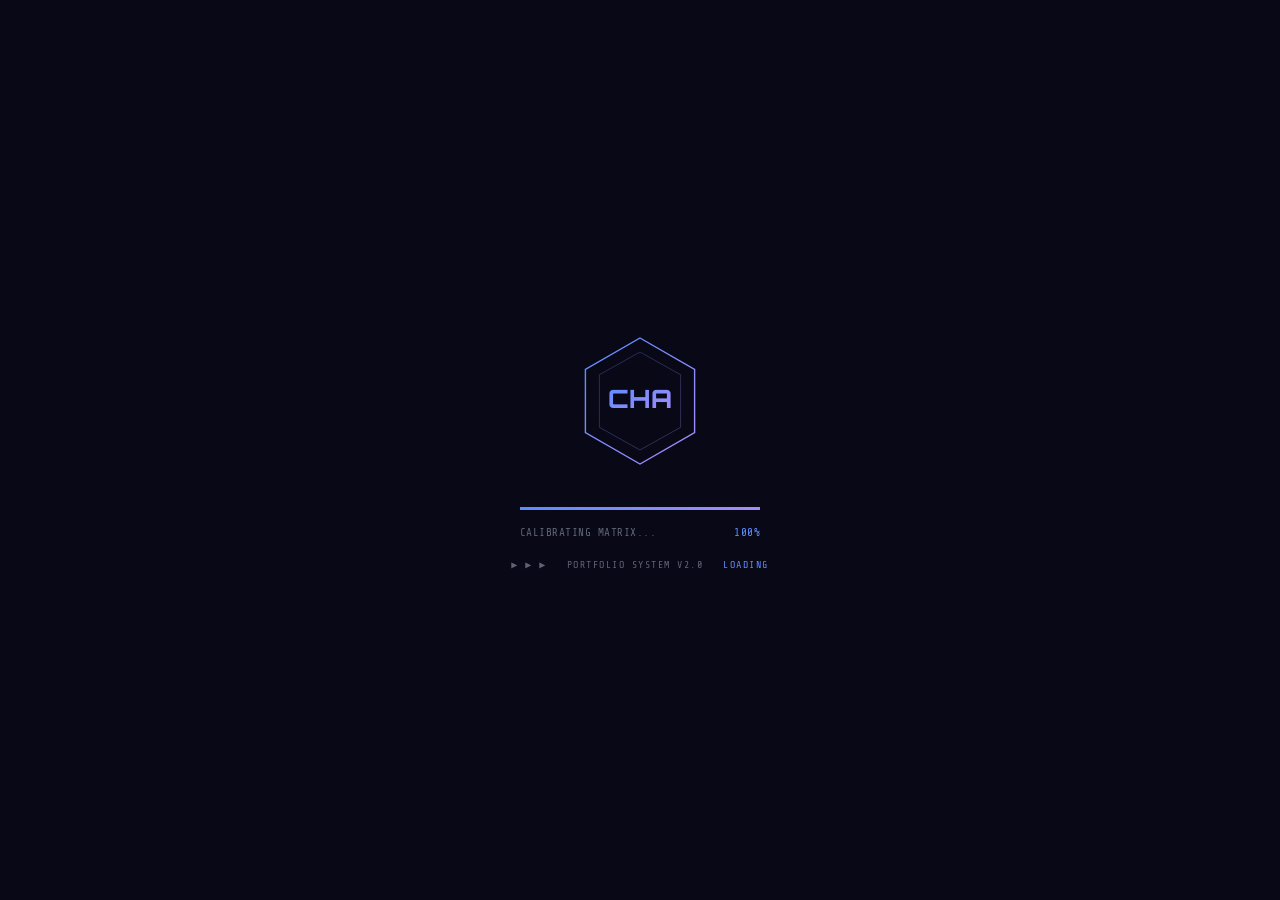
==== commit 11397574: "sec commit" ====
--- a/index.html
+++ b/index.html
@@ -158,50 +158,9 @@
     <main class="sections-wrapper" id="sectionsWrapper">
 
         <!-- SECTION 0: HOME -->
-        <section class="section" id="home" data-index="0">
-            <div class="section-bg-text">CLEOPATRA</div>
-            <div class="section-content home-content">
-                <div class="home-left">
-                    <div class="home-status anim-in">
-                        <span class="status-dot"></span>
-                        <span>AVAILABLE FOR WORK</span>
-                    </div>
-                    <div class="home-intro anim-in">
-                        <div class="red-bar"></div>
-                        <div>
-                            <h2 class="home-name-sub">CLEOPATRA HAPSARI</h2>
-                            <p class="home-role-label">— CREATIVE TECHNOLOGIST —</p>
-                        </div>
-                    </div>
-                    <p class="home-desc anim-in">Crafting immersive digital experiences through <span class="hl">game design</span>, <span class="hl">AI research</span>, and <span class="hl">creative development</span>. Based in Indonesia.</p>
-                    <div class="home-tags anim-in">
-                        <span><span class="tag-arrow">▶</span> FIELD: Game Design</span>
-                        <span><span class="tag-arrow">▶</span> TYPE: Full-Stack</span>
-                    </div>
-                    <div class="home-stats anim-in">
-                        <div class="home-stat"><span class="stat-num" data-count="7">0</span><span class="stat-label">YEARS</span></div>
-                        <div class="stat-sep"></div>
-                        <div class="home-stat"><span class="stat-num" data-count="25">0</span><span class="stat-label">PROJECTS</span></div>
-                        <div class="stat-sep"></div>
-                        <div class="home-stat"><span class="stat-num" data-count="5">0</span><span class="stat-label">AWARDS</span></div>
-                    </div>
-                    <div class="home-cta anim-in">
-                        <a href="#projects" class="btn-pgr primary" data-goto="5"><span class="btn-fill"></span><span class="btn-label">VIEW PROJECTS</span><span class="btn-arrow">→</span></a>
-                        <a href="#contact" class="btn-pgr outline" data-goto="7"><span class="btn-label">CONTACT ME</span></a>
-                    </div>
-                </div>
-                <div class="home-right">
-                    <div class="cv-intro anim-in"><span class="cv-label">CV. INTRO.</span><div class="cv-sub-line"><span>GAME DESIGNER / WEB DEV / AI RESEARCHER</span></div></div>
-                    <h1 class="giant-name anim-in">CLEO<br>PATRA</h1>
-                    <div class="giant-footer anim-in">
-                        <span class="gf-arrows">▶▶▶</span>
-                        <span class="gf-file">FILES\\CHA-01</span>
-                        <svg class="gf-icon" viewBox="0 0 30 30" width="18" height="18"><polygon points="15,3 27,15 15,27 3,15" fill="none" stroke="#5b8cff" stroke-width="1.5"/></svg>
-                        <span class="gf-brand">CREATIVE FORCE</span>
-                    </div>
-                    <div class="corner-label"><span>PORTFOLIO</span><div class="corner-line"></div></div>
-                </div>
-            </div>
+        <section class="section" id="home" data-index="0" style="padding:0; overflow:hidden;">
+            <img src="assets/home.png" class="home-bg-img" alt="Home">
+            <a href="#contact" class="home-contact-btn" data-goto="7">CONTACT →</a>
         </section>
 
         <!-- SECTION 1: ABOUT -->
--- a/css/pgr-style.css
+++ b/css/pgr-style.css
@@ -327,6 +327,27 @@
 /* =====================================================
    SECTION 0: HOME
    ===================================================== */
+/* ── Full-screen home ── */
+.home-bg-img {
+    position: absolute; inset: 0;
+    width: 100%; height: 100%;
+    object-fit: cover; object-position: center top;
+    z-index: 0;
+}
+.home-contact-btn {
+    position: absolute; top: 56px; right: 40px; z-index: 10;
+    font-family: var(--font-mono); font-size: 11px; font-weight: 700;
+    color: var(--white); letter-spacing: 0.2em; text-decoration: none;
+    border: 1px solid rgba(255,255,255,0.5);
+    padding: 10px 24px;
+    background: rgba(10,10,20,0.4);
+    backdrop-filter: blur(4px);
+    transition: background 0.3s, border-color 0.3s, color 0.3s;
+}
+.home-contact-btn:hover {
+    background: var(--red); border-color: var(--red);
+}
+
 .home-content {
     display: grid; grid-template-columns: 1fr 1fr; gap: 60px; align-items: center;
 }
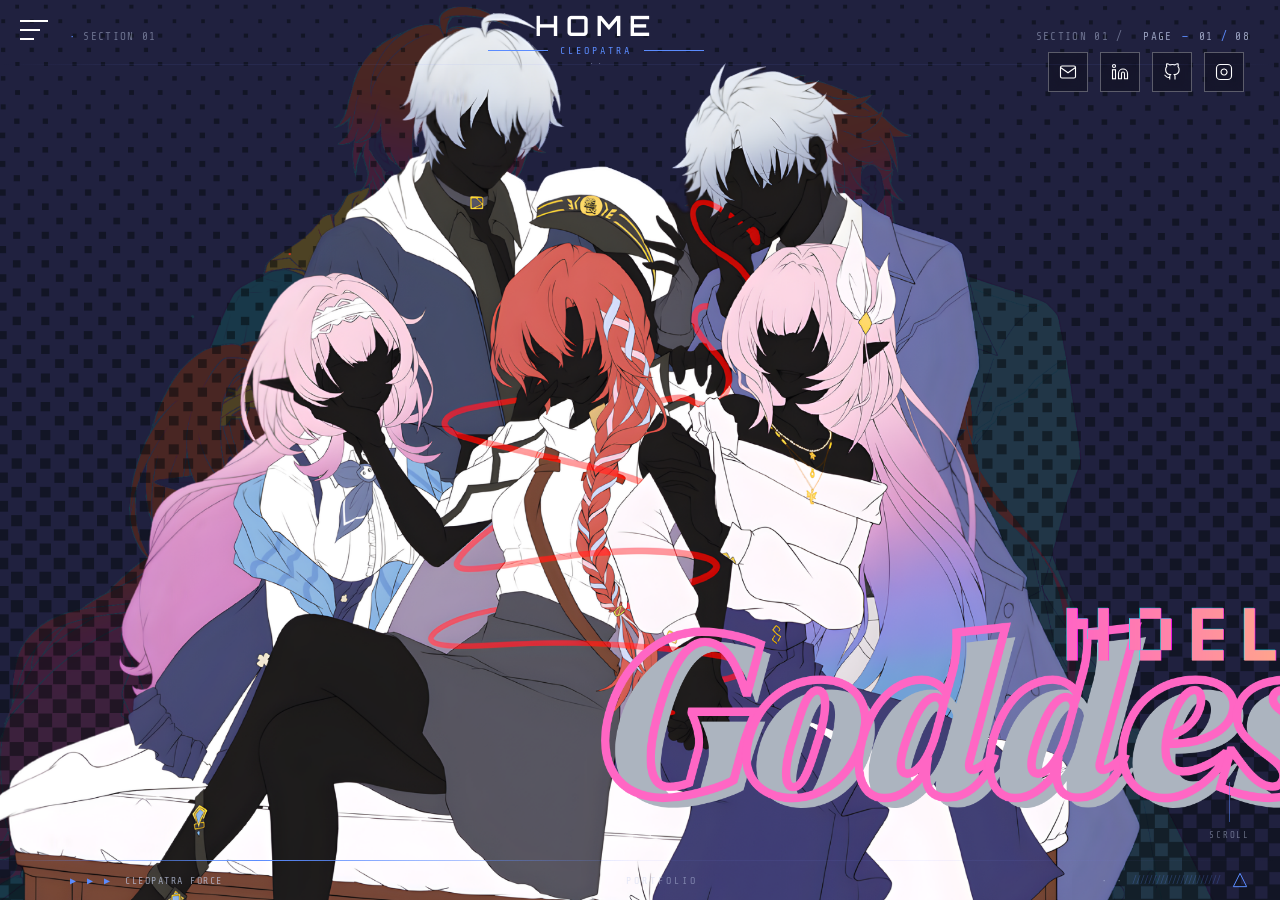
==== commit c6aa4051: "sec commit" ====
--- a/index.html
+++ b/index.html
@@ -159,8 +159,22 @@
 
         <!-- SECTION 0: HOME -->
         <section class="section" id="home" data-index="0" style="padding:0; overflow:hidden;">
-            <img src="assets/home.png" class="home-bg-img" alt="Home">
-            <a href="#contact" class="home-contact-btn" data-goto="7">CONTACT →</a>
+            <img src="assets/home.png" class="home-bg-img home-bg-desktop" alt="Home">
+            <img src="assets/homemobile.png" class="home-bg-img home-bg-mobile" alt="Home">
+            <div class="home-socials">
+                <a href="mailto:patrahapsari@gmail.com" class="home-social-btn" title="Email">
+                    <svg viewBox="0 0 24 24" fill="none" stroke="currentColor" stroke-width="1.5"><path d="M4 4h16c1.1 0 2 .9 2 2v12c0 1.1-.9 2-2 2H4c-1.1 0-2-.9-2-2V6c0-1.1.9-2 2-2z"/><polyline points="22,6 12,13 2,6"/></svg>
+                </a>
+                <a href="https://linkedin.com/in/cleopatraha" target="_blank" class="home-social-btn" title="LinkedIn">
+                    <svg viewBox="0 0 24 24" fill="none" stroke="currentColor" stroke-width="1.5"><path d="M16 8a6 6 0 0 1 6 6v7h-4v-7a2 2 0 0 0-4 0v7h-4v-7a6 6 0 0 1 6-6z"/><rect x="2" y="9" width="4" height="12"/><circle cx="4" cy="4" r="2"/></svg>
+                </a>
+                <a href="https://github.com/CHA-NYANN" target="_blank" class="home-social-btn" title="GitHub">
+                    <svg viewBox="0 0 24 24" fill="none" stroke="currentColor" stroke-width="1.5"><path d="M9 19c-5 1.5-5-2.5-7-3m14 6v-3.87a3.37 3.37 0 0 0-.94-2.61c3.14-.35 6.44-1.54 6.44-7A5.44 5.44 0 0 0 20 4.77 5.07 5.07 0 0 0 19.91 1S18.73.65 16 2.48a13.38 13.38 0 0 0-7 0C6.27.65 5.09 1 5.09 1A5.07 5.07 0 0 0 5 4.77a5.44 5.44 0 0 0-1.5 3.78c0 5.42 3.3 6.61 6.44 7A3.37 3.37 0 0 0 9 18.13V22"/></svg>
+                </a>
+                <a href="https://www.instagram.com/cleo_cpha" target="_blank" class="home-social-btn" title="Instagram">
+                    <svg viewBox="0 0 24 24" fill="none" stroke="currentColor" stroke-width="1.5"><rect x="2" y="2" width="20" height="20" rx="5"/><path d="M16 11.37A4 4 0 1 1 12.63 8 4 4 0 0 1 16 11.37z"/><line x1="17.5" y1="6.5" x2="17.51" y2="6.5"/></svg>
+                </a>
+            </div>
         </section>
 
         <!-- SECTION 1: ABOUT -->
--- a/css/pgr-style.css
+++ b/css/pgr-style.css
@@ -334,18 +334,33 @@
     object-fit: cover; object-position: center top;
     z-index: 0;
 }
-.home-contact-btn {
-    position: absolute; top: 56px; right: 40px; z-index: 10;
-    font-family: var(--font-mono); font-size: 11px; font-weight: 700;
-    color: var(--white); letter-spacing: 0.2em; text-decoration: none;
-    border: 1px solid rgba(255,255,255,0.5);
-    padding: 10px 24px;
-    background: rgba(10,10,20,0.4);
-    backdrop-filter: blur(4px);
-    transition: background 0.3s, border-color 0.3s, color 0.3s;
-}
-.home-contact-btn:hover {
+.home-bg-mobile { display: none; }
+.home-bg-desktop { display: block; }
+
+@media (max-width: 768px) {
+    .home-bg-desktop { display: none; }
+    .home-bg-mobile { display: block; }
+}
+
+/* Social icons row — top right */
+.home-socials {
+    position: absolute; top: 52px; right: 36px; z-index: 10;
+    display: flex; gap: 12px; align-items: center;
+}
+.home-social-btn {
+    width: 40px; height: 40px;
+    display: flex; align-items: center; justify-content: center;
+    border: 1px solid rgba(255,255,255,0.3);
+    background: rgba(10,10,20,0.45);
+    backdrop-filter: blur(6px);
+    color: var(--white);
+    text-decoration: none;
+    transition: background 0.3s, border-color 0.3s, transform 0.2s;
+}
+.home-social-btn svg { width: 18px; height: 18px; }
+.home-social-btn:hover {
     background: var(--red); border-color: var(--red);
+    transform: translateY(-2px);
 }
 
 .home-content {
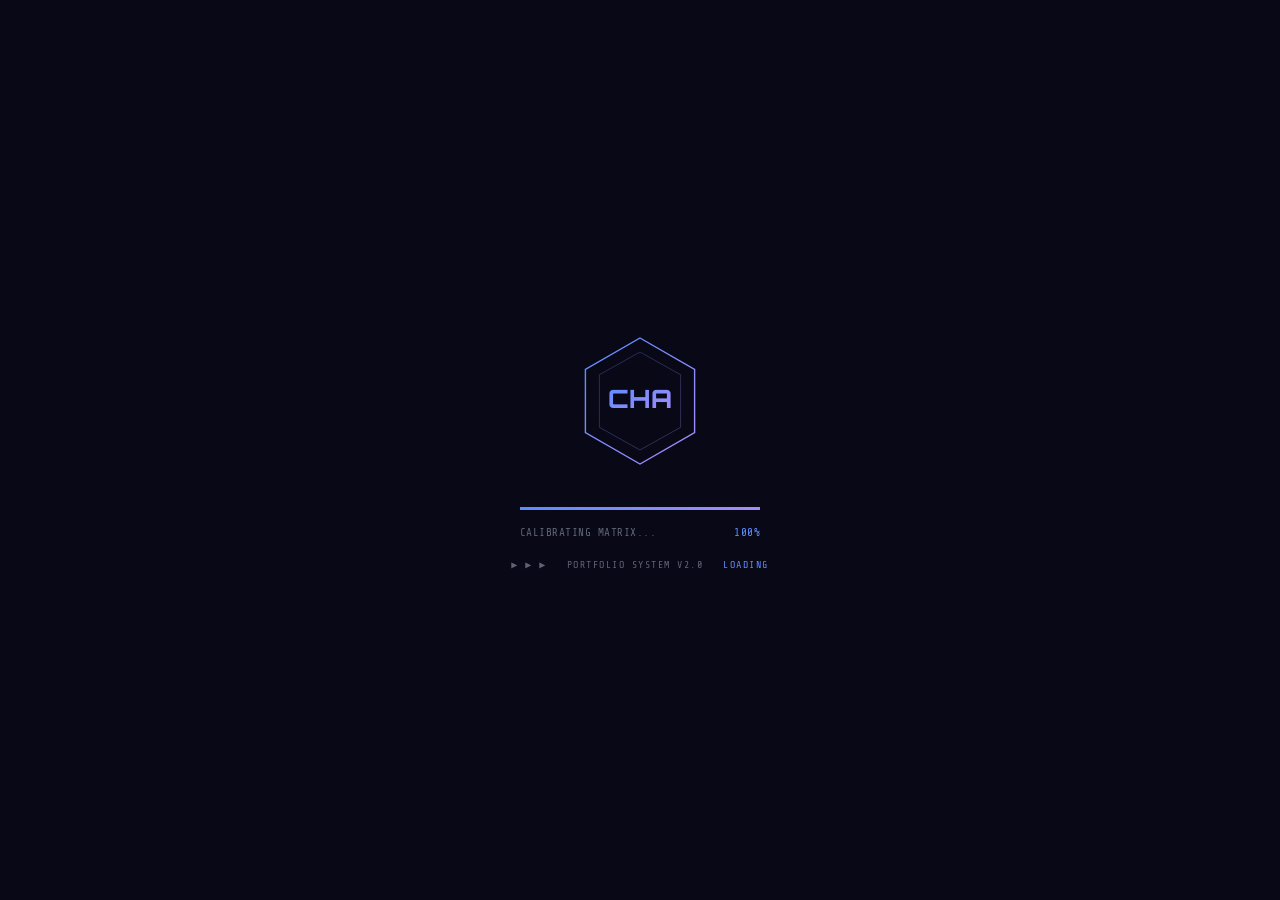
==== commit e919bab6: "sec commit" ====
--- a/index.html
+++ b/index.html
@@ -225,6 +225,15 @@
                 <div class="ray ray-1"></div>
                 <div class="ray ray-2"></div>
                 <div class="ray ray-3"></div>
+            </div>
+
+            <!-- Photo: direct child of section for true full-height -->
+            <div class="data-center">
+                <div class="data-img-wrap anim-in">
+                    <img src="assets/profile.png" alt="Cleopatra Hapsari" class="data-img">
+                    <div class="data-img-glow"></div>
+                    <div class="data-img-line-bottom"></div>
+                </div>
             </div>
 
             <div class="section-content data-content" style="max-width: none; height: 100vh; padding: 0;">
@@ -280,15 +289,6 @@
                 </div>
 
                 <!-- CENTER: Character Image -->
-                <div class="data-center">
-                    <div class="data-img-wrap anim-in">
-                        <!-- Replace this src with your own transparent PNG photo -->
-                        <img src="assets/profile.png" alt="Cleopatra Hapsari" class="data-img">
-                        <div class="data-img-glow"></div>
-                        <div class="data-img-line-bottom"></div>
-                    </div>
-                </div>
-
                 <!-- RIGHT: CV Intro & Big Name -->
                 <div class="data-right">
                     <div class="data-corner-tag anim-in">
--- a/css/pgr-style.css
+++ b/css/pgr-style.css
@@ -342,10 +342,19 @@
     .home-bg-mobile { display: block; }
 }
 
-/* Social icons row — top right */
+/* Social icons row — top right desktop */
 .home-socials {
     position: absolute; top: 52px; right: 36px; z-index: 10;
     display: flex; gap: 12px; align-items: center;
+    flex-direction: row;
+}
+
+@media (max-width: 768px) {
+    .home-socials {
+        top: 80px; left: 16px; right: auto;
+        flex-direction: column;
+        gap: 10px;
+    }
 }
 .home-social-btn {
     width: 40px; height: 40px;
@@ -899,14 +908,15 @@
    SECTION 2: DATA — PGR Character Profile Style
    ===================================================== */
 .data-content {
-    display: grid; grid-template-columns: 1fr 1fr 1fr; gap: 0;
-    height: 100%; position: relative;
-    align-items: stretch;
-}
-
-/* Photo: full height, fills center column, extends behind right column */
+    display: grid; grid-template-columns: 1fr 1fr; gap: 0;
+    height: 100vh; min-height: 100vh; position: relative;
+    align-items: center; z-index: 2;
+}
+
+/* Photo: direct child of section, absolute to section's 100vh */
 .data-center {
-    position: absolute; left: 30%; right: 0; top: 0; bottom: 0;
+    position: absolute; left: 25%; right: 0; top: 0;
+    height: 100%;
     z-index: 1;
     pointer-events: none;
 }
@@ -917,8 +927,8 @@
     width: 100%; height: 100%;
     object-fit: cover; object-position: top center;
     filter: drop-shadow(0 0 40px rgba(91,140,255,0.2));
-    mask-image: linear-gradient(to right, transparent 0%, rgba(0,0,0,0.6) 15%, rgba(0,0,0,0.85) 40%, rgba(0,0,0,0.85) 70%, transparent 100%);
-    -webkit-mask-image: linear-gradient(to right, transparent 0%, rgba(0,0,0,0.6) 15%, rgba(0,0,0,0.85) 40%, rgba(0,0,0,0.85) 70%, transparent 100%);
+    mask-image: linear-gradient(to right, transparent 0%, rgba(0,0,0,0.5) 12%, black 35%, black 65%, transparent 100%);
+    -webkit-mask-image: linear-gradient(to right, transparent 0%, rgba(0,0,0,0.5) 12%, black 35%, black 65%, transparent 100%);
 }
 .data-img-glow {
     position: absolute; bottom: 0; left: 0; right: 0; height: 30%;
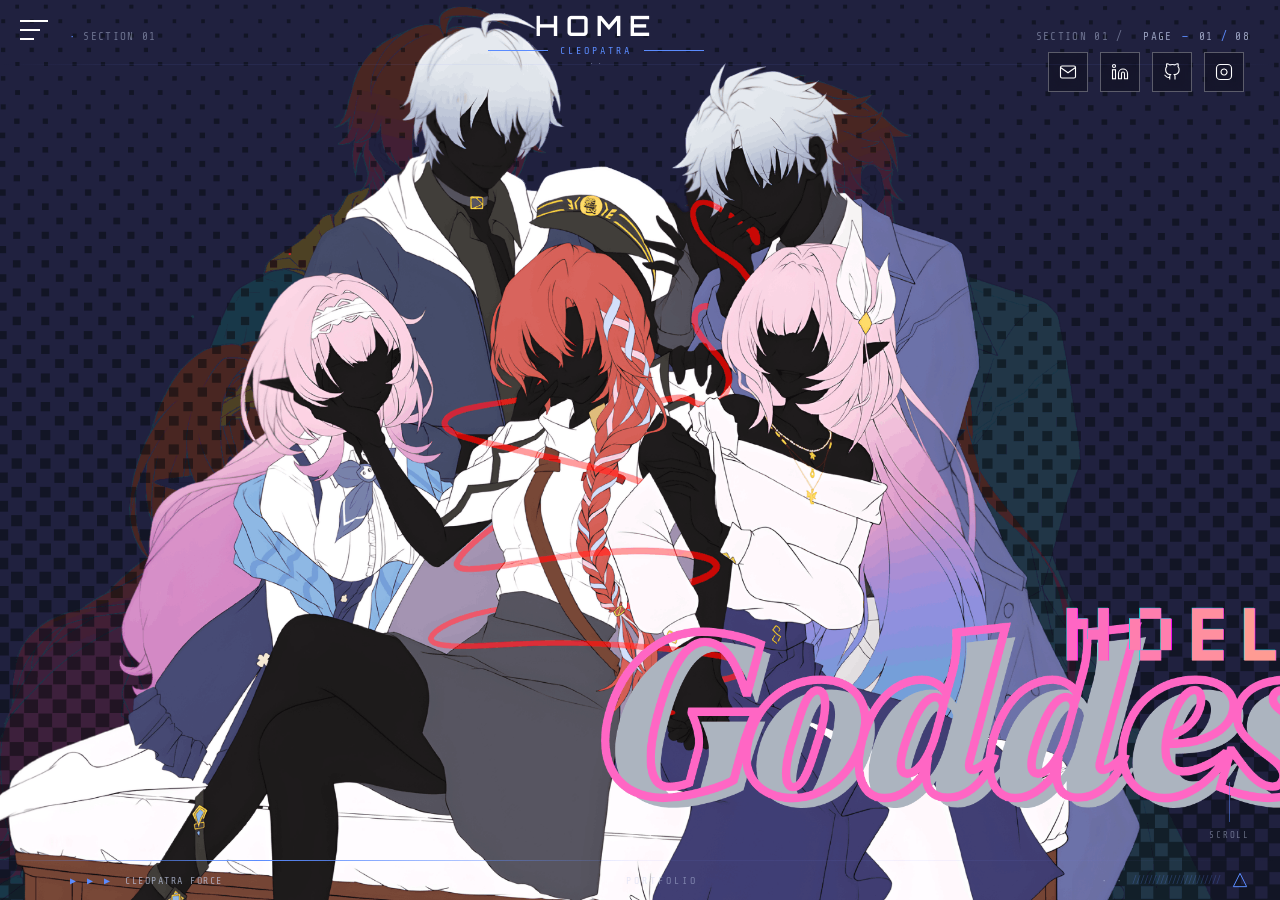
==== commit 5e51a180: "first commit" ====
--- a/index.html
+++ b/index.html
@@ -477,5 +477,19 @@
     
 
     <script src="js/pgr-engine.js"></script>
+
+<section class="hero-ultra">
+  <div class="hero-left">
+  </div>
+  <div class="hero-right">
+    <div class="hero-image">
+      <img src="assets/cleo.png" alt="cleo">
+    </div>
+    <div class="hero-text">
+      <h1>CLEO<br>PATRA</h1>
+    </div>
+  </div>
+</section>
+
 </body>
 </html>
--- a/css/pgr-style.css
+++ b/css/pgr-style.css
@@ -908,52 +908,87 @@
    SECTION 2: DATA — PGR Character Profile Style
    ===================================================== */
 .data-content {
-    display: grid; grid-template-columns: 1fr 1fr; gap: 0;
-    height: 100vh; min-height: 100vh; position: relative;
-    align-items: center; z-index: 2;
-}
-
-/* Photo: direct child of section, absolute to section's 100vh */
+    display: grid;
+    grid-template-columns: 30% 1fr 1fr;
+    height: 100vh; min-height: 100vh;
+    position: static;
+    align-items: center;
+}
+
+/* Photo: covers col 2+3 (right 70%), full section height */
 .data-center {
-    position: absolute; left: 25%; right: 0; top: 0;
-    height: 100%;
+    position: absolute;
+    left: 30%; right: 0; top: 0; bottom: 0;
     z-index: 1;
     pointer-events: none;
 }
 .data-img-wrap {
-    position: relative; width: 100%; height: 100%;
+    width: 100%; height: 100%;
+    position: relative;
 }
 .data-img {
     width: 100%; height: 100%;
     object-fit: cover; object-position: top center;
-    filter: drop-shadow(0 0 40px rgba(91,140,255,0.2));
-    mask-image: linear-gradient(to right, transparent 0%, rgba(0,0,0,0.5) 12%, black 35%, black 65%, transparent 100%);
-    -webkit-mask-image: linear-gradient(to right, transparent 0%, rgba(0,0,0,0.5) 12%, black 35%, black 65%, transparent 100%);
+    mask-image: linear-gradient(to right, transparent 0%, black 8%, black 100%);
+    -webkit-mask-image: linear-gradient(to right, transparent 0%, black 8%, black 100%);
 }
 .data-img-glow {
-    position: absolute; bottom: 0; left: 0; right: 0; height: 30%;
-    background: linear-gradient(to top, rgba(8,8,18,0.8) 0%, transparent 100%);
+    position: absolute; bottom: 0; left: 0; right: 0; height: 20%;
+    background: linear-gradient(to top, rgba(8,8,18,0.85) 0%, transparent 100%);
     z-index: 2;
 }
 .data-img-line-bottom {
-    position: absolute; bottom: 0; left: 0; right: 0;
-    height: 1px;
+    position: absolute; bottom: 0; left: 0; right: 0; height: 1px;
     background: linear-gradient(90deg, transparent, rgba(91,140,255,0.3), var(--red), rgba(91,140,255,0.3), transparent);
     z-index: 3;
 }
 
-/* Left: radar, always on top */
+/* Col 1 (30%) — Radar, clean dark background */
 .data-left {
+    grid-column: 1; grid-row: 1;
     position: relative; z-index: 3;
     display: flex; flex-direction: column; justify-content: center;
-    padding: 80px 20px 40px 40px;
-}
-
-/* Right: text overlay on top of photo */
+    padding: 80px 10px 40px 40px;
+}
+
+/* Col 3 — Text, overlays photo */
 .data-right {
-    position: relative; z-index: 3; text-anchor: right;
+    grid-column: 3; grid-row: 1;
+    position: relative; z-index: 3;
     display: flex; flex-direction: column; align-items: flex-end; justify-content: center;
-    padding: 80px 40px 40px 20px; grid-column: 3;
+    padding: 80px 40px 40px 10px;
+}
+
+/* Mobile: text → photo → radar */
+@media (max-width: 768px) {
+    .data-content {
+        grid-template-columns: 1fr;
+        grid-template-rows: auto auto auto;
+        height: auto; min-height: 100vh;
+        align-items: start;
+    }
+    .data-right {
+        grid-column: 1; grid-row: 1;
+        align-items: center; text-align: center;
+        padding: 80px 20px 20px;
+    }
+    .data-center {
+        position: relative;
+        left: auto; right: auto; top: auto; bottom: auto;
+        grid-column: 1; grid-row: 2;
+        height: 55vh;
+    }
+    .data-img {
+        mask-image: none; -webkit-mask-image: none;
+    }
+    .data-left {
+        grid-column: 1; grid-row: 3;
+        align-items: center;
+        padding: 20px 20px 60px;
+    }
+    .data-corner-tag { display: none; }
+    .data-giant-name { font-size: 48px; }
+    .data-giant-footer { justify-content: center; }
 }
 .data-rays {
     position: absolute; inset: 0; z-index: 0; pointer-events: none; overflow: hidden;
@@ -1169,20 +1204,13 @@
 
 /* Responsive */
 @media (max-width: 1100px) {
-    .data-content { grid-template-columns: 1fr 0.6fr 1fr; gap: 14px; }
     .data-giant-name { font-size: clamp(40px, 8vw, 80px); }
     .data-cv-label { font-size: 20px; }
 }
 @media (max-width: 768px) {
-    .data-content { grid-template-columns: 1fr; text-align: center; }
-    .data-left, .data-right { text-align: center; align-items: center; }
-    .data-name-block { justify-content: center; }
-    .data-center { height: auto; padding-bottom: 10px; }
-    .data-img { max-height: 40vh; }
-    .data-giant-name { font-size: 48px; }
     .data-corner-tag { display: none; }
     .data-giant-footer { justify-content: center; }
-    .data-tags { align-items: center; }
+    .data-giant-name { font-size: 48px; }
     .data-stat-label { text-align: center; }
     .data-desc { margin: 0 auto 20px; }
     .data-rays { display: none; }
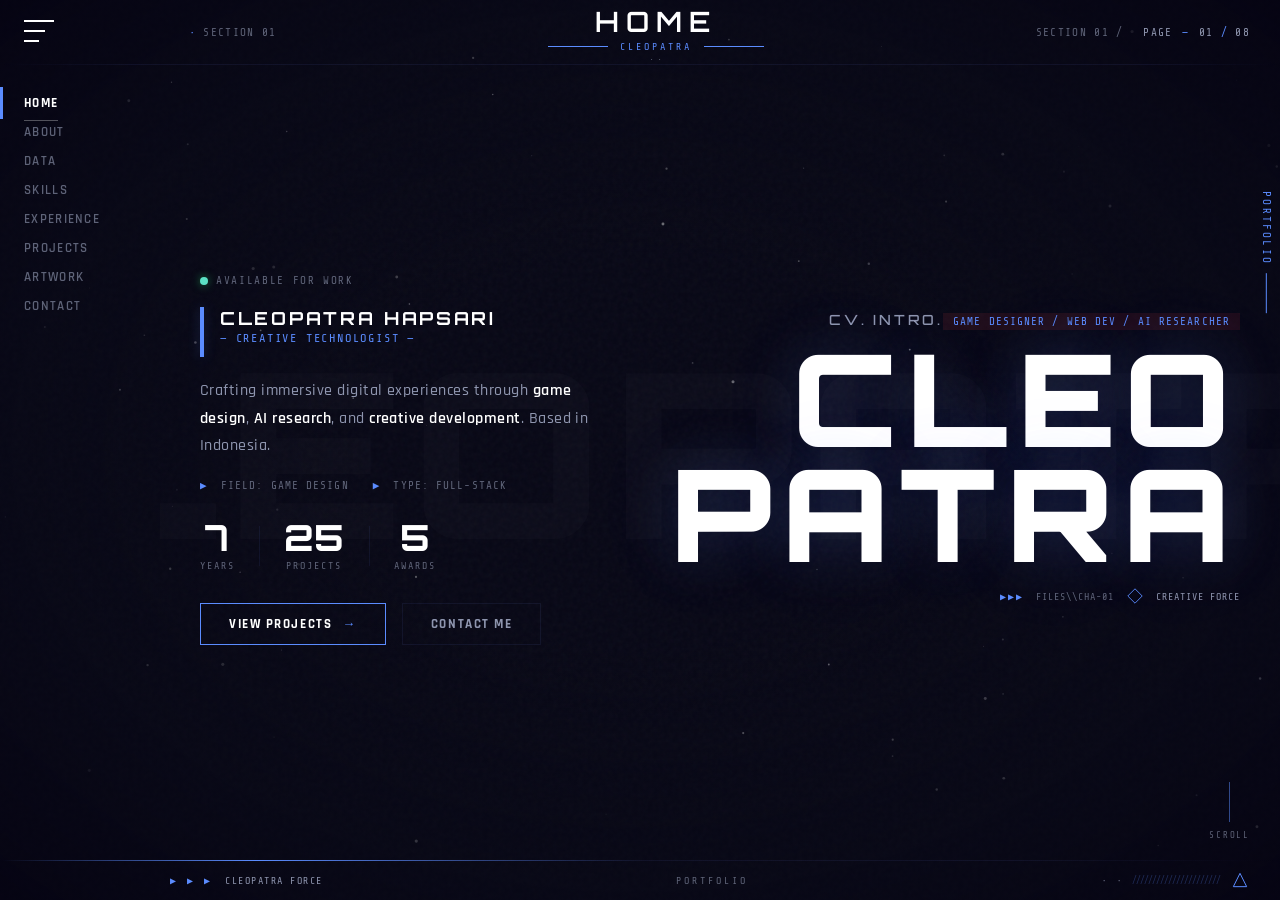
==== commit 024801a0: "first commit" ====
--- a/index.html
+++ b/index.html
@@ -6,7 +6,7 @@
     <title>CLEOPATRA HAPSARI // PORTFOLIO SYSTEM</title>
     <link rel="preconnect" href="https://fonts.googleapis.com">
     <link rel="preconnect" href="https://fonts.gstatic.com" crossorigin>
-    <link href="https://fonts.googleapis.com/css2?family=Orbitron:wght@400;500;600;700;800;900&family=Rajdhani:wght@300;400;500;600;700&family=Share+Tech+Mono&display=swap" rel="stylesheet" crossorigin>
+    <link href="https://fonts.googleapis.com/css2?family=Orbitron:wght@400;500;600;700;800;900&family=Rajdhani:wght@300;400;500;600;700&family=Share+Tech+Mono&display=swap" rel="stylesheet">
     <link rel="stylesheet" href="css/pgr-style.css">
     <link rel="icon" type="image/svg+xml" href="data:image/svg+xml,%3Csvg xmlns='http://www.w3.org/2000/svg' viewBox='0 0 100 100'%3E%3Cpolygon points='50,5 95,27.5 95,72.5 50,95 5,72.5 5,27.5' fill='none' stroke='%235b8cff' stroke-width='4'/%3E%3Ctext x='50' y='62' font-family='monospace' font-size='40' fill='%235b8cff' text-anchor='middle'%3EC%3C/text%3E%3C/svg%3E">
 </head>
@@ -158,22 +158,49 @@
     <main class="sections-wrapper" id="sectionsWrapper">
 
         <!-- SECTION 0: HOME -->
-        <section class="section" id="home" data-index="0" style="padding:0; overflow:hidden;">
-            <img src="assets/home.png" class="home-bg-img home-bg-desktop" alt="Home">
-            <img src="assets/homemobile.png" class="home-bg-img home-bg-mobile" alt="Home">
-            <div class="home-socials">
-                <a href="mailto:patrahapsari@gmail.com" class="home-social-btn" title="Email">
-                    <svg viewBox="0 0 24 24" fill="none" stroke="currentColor" stroke-width="1.5"><path d="M4 4h16c1.1 0 2 .9 2 2v12c0 1.1-.9 2-2 2H4c-1.1 0-2-.9-2-2V6c0-1.1.9-2 2-2z"/><polyline points="22,6 12,13 2,6"/></svg>
-                </a>
-                <a href="https://linkedin.com/in/cleopatraha" target="_blank" class="home-social-btn" title="LinkedIn">
-                    <svg viewBox="0 0 24 24" fill="none" stroke="currentColor" stroke-width="1.5"><path d="M16 8a6 6 0 0 1 6 6v7h-4v-7a2 2 0 0 0-4 0v7h-4v-7a6 6 0 0 1 6-6z"/><rect x="2" y="9" width="4" height="12"/><circle cx="4" cy="4" r="2"/></svg>
-                </a>
-                <a href="https://github.com/CHA-NYANN" target="_blank" class="home-social-btn" title="GitHub">
-                    <svg viewBox="0 0 24 24" fill="none" stroke="currentColor" stroke-width="1.5"><path d="M9 19c-5 1.5-5-2.5-7-3m14 6v-3.87a3.37 3.37 0 0 0-.94-2.61c3.14-.35 6.44-1.54 6.44-7A5.44 5.44 0 0 0 20 4.77 5.07 5.07 0 0 0 19.91 1S18.73.65 16 2.48a13.38 13.38 0 0 0-7 0C6.27.65 5.09 1 5.09 1A5.07 5.07 0 0 0 5 4.77a5.44 5.44 0 0 0-1.5 3.78c0 5.42 3.3 6.61 6.44 7A3.37 3.37 0 0 0 9 18.13V22"/></svg>
-                </a>
-                <a href="https://www.instagram.com/cleo_cpha" target="_blank" class="home-social-btn" title="Instagram">
-                    <svg viewBox="0 0 24 24" fill="none" stroke="currentColor" stroke-width="1.5"><rect x="2" y="2" width="20" height="20" rx="5"/><path d="M16 11.37A4 4 0 1 1 12.63 8 4 4 0 0 1 16 11.37z"/><line x1="17.5" y1="6.5" x2="17.51" y2="6.5"/></svg>
-                </a>
+        <section class="section" id="home" data-index="0" class="hero-ultra">
+            <div class="section-bg-text">CLEOPATRA</div>
+            <div class="section-content home-content">
+                <div class="home-left">
+                    <div class="home-status anim-in">
+                        <span class="status-dot"></span>
+                        <span>AVAILABLE FOR WORK</span>
+                    </div>
+                    <div class="home-intro anim-in">
+                        <div class="red-bar"></div>
+                        <div>
+                            <h2 class="home-name-sub">CLEOPATRA HAPSARI</h2>
+                            <p class="home-role-label">— CREATIVE TECHNOLOGIST —</p>
+                        </div>
+                    </div>
+                    <p class="home-desc anim-in">Crafting immersive digital experiences through <span class="hl">game design</span>, <span class="hl">AI research</span>, and <span class="hl">creative development</span>. Based in Indonesia.</p>
+                    <div class="home-tags anim-in">
+                        <span><span class="tag-arrow">▶</span> FIELD: Game Design</span>
+                        <span><span class="tag-arrow">▶</span> TYPE: Full-Stack</span>
+                    </div>
+                    <div class="home-stats anim-in">
+                        <div class="home-stat"><span class="stat-num" data-count="7">0</span><span class="stat-label">YEARS</span></div>
+                        <div class="stat-sep"></div>
+                        <div class="home-stat"><span class="stat-num" data-count="25">0</span><span class="stat-label">PROJECTS</span></div>
+                        <div class="stat-sep"></div>
+                        <div class="home-stat"><span class="stat-num" data-count="5">0</span><span class="stat-label">AWARDS</span></div>
+                    </div>
+                    <div class="home-cta anim-in">
+                        <a href="#projects" class="btn-pgr primary" data-goto="5"><span class="btn-fill"></span><span class="btn-label">VIEW PROJECTS</span><span class="btn-arrow">→</span></a>
+                        <a href="#contact" class="btn-pgr outline" data-goto="7"><span class="btn-label">CONTACT ME</span></a>
+                    </div>
+                </div>
+                <div class="home-right">
+                    <div class="cv-intro anim-in"><span class="cv-label">CV. INTRO.</span><div class="cv-sub-line"><span>GAME DESIGNER / WEB DEV / AI RESEARCHER</span></div></div>
+                    <h1 class="giant-name anim-in">CLEO<br>PATRA</h1>
+                    <div class="giant-footer anim-in">
+                        <span class="gf-arrows">▶▶▶</span>
+                        <span class="gf-file">FILES\\CHA-01</span>
+                        <svg class="gf-icon" viewBox="0 0 30 30" width="18" height="18"><polygon points="15,3 27,15 15,27 3,15" fill="none" stroke="#5b8cff" stroke-width="1.5"/></svg>
+                        <span class="gf-brand">CREATIVE FORCE</span>
+                    </div>
+                    <div class="corner-label"><span>PORTFOLIO</span><div class="corner-line"></div></div>
+                </div>
             </div>
         </section>
 
@@ -217,7 +244,7 @@
         </section>
 
         <!-- SECTION 2: DATA (PGR Character Profile Style) -->
-        <section class="section" id="data" data-index="2" style="padding: 0; overflow: hidden;">
+        <section class="section" id="data" data-index="2">
             <div class="section-bg-text">DATA</div>
 
             <!-- Light ray effects -->
@@ -227,68 +254,70 @@
                 <div class="ray ray-3"></div>
             </div>
 
-            <!-- Photo: direct child of section for true full-height -->
-            <div class="data-center">
-                <div class="data-img-wrap anim-in">
-                    <img src="assets/profile.png" alt="Cleopatra Hapsari" class="data-img">
-                    <div class="data-img-glow"></div>
-                    <div class="data-img-line-bottom"></div>
-                </div>
-            </div>
-
-            <div class="section-content data-content" style="max-width: none; height: 100vh; padding: 0;">
+            <div class="section-content data-content">
                 <!-- LEFT: Profile Info -->
                 <div class="data-left">
-                    <!-- Radar Chart -->
-                    <div class="radar-wrap anim-in">
-                        <svg class="radar-svg" viewBox="0 0 260 260" xmlns="http://www.w3.org/2000/svg">
-                            <!-- Background octagon rings -->
-                            <g class="radar-grid">
-                                <polygon class="radar-ring" points="130,30 185,55 210,110 185,165 130,190 75,165 50,110 75,55"/>
-                                <polygon class="radar-ring" points="130,52 174,72 194,110 174,148 130,168 86,148 66,110 86,72"/>
-                                <polygon class="radar-ring" points="130,74 163,89 178,110 163,131 130,146 97,131 82,110 97,89"/>
-                                <polygon class="radar-ring" points="130,96 152,106 162,110 152,114 130,124 108,114 98,110 108,106"/>
-                            </g>
-                            <!-- Axis lines -->
-                            <g class="radar-axes">
-                                <line x1="130" y1="110" x2="130" y2="30"/>
-                                <line x1="130" y1="110" x2="185" y2="55"/>
-                                <line x1="130" y1="110" x2="210" y2="110"/>
-                                <line x1="130" y1="110" x2="185" y2="165"/>
-                                <line x1="130" y1="110" x2="130" y2="190"/>
-                                <line x1="130" y1="110" x2="75" y2="165"/>
-                                <line x1="130" y1="110" x2="50" y2="110"/>
-                                <line x1="130" y1="110" x2="75" y2="55"/>
-                            </g>
-                            <!-- Data polygon (will be animated by JS) -->
-                            <polygon class="radar-data" id="radarData" points="130,30 185,55 210,110 185,165 130,190 75,165 50,110 75,55"/>
-                            <!-- Axis labels -->
-                            <text class="radar-label" x="130" y="22" text-anchor="middle">WEB</text>
-                            <text class="radar-label" x="195" y="52" text-anchor="start">GAME</text>
-                            <text class="radar-label" x="218" y="114" text-anchor="start">ART</text>
-                            <text class="radar-label" x="194" y="174" text-anchor="start">AI/ML</text>
-                            <text class="radar-label" x="130" y="202" text-anchor="middle">UI/UX</text>
-                            <text class="radar-label" x="66" y="174" text-anchor="end">WRITING</text>
-                            <text class="radar-label" x="38" y="114" text-anchor="end">3D/VFX</text>
-                            <text class="radar-label" x="66" y="52" text-anchor="end">RESEARCH</text>
-                            <!-- Rank badges on each axis tip: WEB=A,GAME=B,ART=S,AI/ML=A,UI/UX=B,WRITING=S,3D=B,RESEARCH=A -->
-                            <g class="radar-ranks">
-                                <text class="radar-rank" x="130" y="48" text-anchor="middle">A</text>
-                                <text class="radar-rank" x="181" y="70" text-anchor="middle">B</text>
-                                <text class="radar-rank" x="200" y="113" text-anchor="middle">S</text>
-                                <text class="radar-rank" x="181" y="157" text-anchor="middle">A</text>
-                                <text class="radar-rank" x="130" y="183" text-anchor="middle">B</text>
-                                <text class="radar-rank" x="79" y="157" text-anchor="middle">S</text>
-                                <text class="radar-rank" x="60" y="113" text-anchor="middle">B</text>
-                                <text class="radar-rank" x="79" y="70" text-anchor="middle">A</text>
-                            </g>
-                        </svg>
-                    </div>
-
-
+                    <div class="data-name-block anim-in">
+                        <div class="data-bar"></div>
+                        <div class="data-name-info">
+                            <h2 class="data-name">CLEOPATRA HAPSARI</h2>
+                            <div class="data-class-line">
+                                <span class="data-class-dash">——</span>
+                                <span class="data-class">CREATIVE TECHNOLOGIST</span>
+                                <span class="data-class-dash">——</span>
+                            </div>
+                            <div class="data-emblem">
+                                <svg viewBox="0 0 40 40" width="32" height="32">
+                                    <polygon points="20,2 38,11 38,29 20,38 2,29 2,11" fill="none" stroke="#5b8cff" stroke-width="1.2"/>
+                                    <polygon points="20,8 32,14.5 32,25.5 20,32 8,25.5 8,14.5" fill="none" stroke="#a78bfa" stroke-width="0.8" opacity="0.5"/>
+                                    <text x="20" y="23" text-anchor="middle" fill="#5b8cff" font-family="Orbitron" font-size="8" font-weight="700">CHA</text>
+                                </svg>
+                            </div>
+                        </div>
+                    </div>
+
+                    <p class="data-desc anim-in">A fresh Computer Science graduate from Universitas Dian Nuswantoro. Specializing in game design, AI research, and creative development. Building immersive digital experiences since 2018.</p>
+
+                    <div class="data-tags anim-in">
+                        <span class="data-tag"><span class="data-tag-icon">▶</span> FIELD: Game Design & AI</span>
+                        <span class="data-tag"><span class="data-tag-icon">▶</span> TYPE: Creative Technologist</span>
+                    </div>
+
+                    <!-- Stat bars like game stats -->
+                    <div class="data-stats anim-in">
+                        <div class="data-stat-row">
+                            <span class="data-stat-label">GAME DEV</span>
+                            <div class="data-stat-bar"><div class="data-stat-fill" data-w="90"></div></div>
+                        </div>
+                        <div class="data-stat-row">
+                            <span class="data-stat-label">WEB DEV</span>
+                            <div class="data-stat-bar"><div class="data-stat-fill" data-w="95"></div></div>
+                        </div>
+                        <div class="data-stat-row">
+                            <span class="data-stat-label">ART</span>
+                            <div class="data-stat-bar"><div class="data-stat-fill" data-w="92"></div></div>
+                        </div>
+                        <div class="data-stat-row">
+                            <span class="data-stat-label">AI/ML</span>
+                            <div class="data-stat-bar"><div class="data-stat-fill" data-w="85"></div></div>
+                        </div>
+                    </div>
+
+                    <div class="data-counter anim-in">
+                        <span class="dc-box">■</span> 0 3 / 0 8 <span class="dc-box">■</span>
+                    </div>
                 </div>
 
                 <!-- CENTER: Character Image -->
+                <div class="data-center">
+                    <div class="data-img-wrap anim-in">
+                        <!-- Replace this src with your own transparent PNG photo -->
+                        <img class="hero-character" src="https://images.unsplash.com/photo-1494790108377-be9c29b29330?w=500&h=750&fit=crop&crop=face" alt="Cleopatra Hapsari" class="data-img">
+                        <div class="data-img-glow"></div>
+                        <div class="data-img-line-bottom"></div>
+                    </div>
+                </div>
+
                 <!-- RIGHT: CV Intro & Big Name -->
                 <div class="data-right">
                     <div class="data-corner-tag anim-in">
@@ -387,33 +416,30 @@
 
         <!-- SECTION 4: PROJECTS -->
         <section class="section" id="projects" data-index="5">
+            <div class="section-bg-text">WORKS</div>
             <div class="section-content projects-content">
-                <div class="cat-panels">
-
-                    <a href="pages/projects-web.html" class="cat-panel anim-in" style="background-image: url('https://images.unsplash.com/photo-1461749280684-dccba630e2f6?w=800&h=900&fit=crop')">
-                        <div class="cat-overlay"></div>
-                        <div class="cat-inner">
-                            <div class="cat-title">WEB</div>
-                            <div class="cat-sub"><span class="cat-line"></span><span>DEVELOPMENT</span><span class="cat-line"></span></div>
-                        </div>
-                    </a>
-
-                    <a href="pages/projects-game.html" class="cat-panel anim-in" style="background-image: url('https://images.unsplash.com/photo-1552820728-8b83bb6b773f?w=800&h=900&fit=crop')">
-                        <div class="cat-overlay"></div>
-                        <div class="cat-inner">
-                            <div class="cat-title">GAME</div>
-                            <div class="cat-sub"><span class="cat-line"></span><span>DESIGN & AI</span><span class="cat-line"></span></div>
-                        </div>
-                    </a>
-
-                    <a href="pages/projects-novel.html" class="cat-panel anim-in" style="background-image: url('https://images.unsplash.com/photo-1481627834876-b7833e8f5570?w=800&h=900&fit=crop')">
-                        <div class="cat-overlay"></div>
-                        <div class="cat-inner">
-                            <div class="cat-title">NOVEL</div>
-                            <div class="cat-sub"><span class="cat-line"></span><span>CREATIVE WRITING</span><span class="cat-line"></span></div>
-                        </div>
-                    </a>
-
+                <div class="projects-header anim-in">
+                    <div class="red-bar"></div>
+                    <h2>FEATURED WORK</h2>
+                    <p>— MISSION RECORDS —</p>
+                </div>
+                <div class="projects-grid">
+                    <div class="project-card anim-in">
+                        <div class="project-img-wrap"><img src="https://images.unsplash.com/photo-1618336753974-aae8e04506aa?w=600&h=400&fit=crop" alt="Inkura"><div class="project-overlay"></div><span class="project-num">01</span></div>
+                        <div class="project-info"><div class="project-tags"><span>Next.js</span><span>TypeScript</span><span>Prisma</span></div><h3>INKURA</h3><p>Full-stack platform for reading and uploading comics, novels, and films.</p><a href="https://www.inkura.id/" target="_blank" class="project-link">VISIT SITE →</a></div>
+                    </div>
+                    <div class="project-card anim-in">
+                        <div class="project-img-wrap"><img src="https://images.unsplash.com/photo-1614850523459-c2f4c699c52e?w=600&h=400&fit=crop" alt="Ophius"><div class="project-overlay"></div><span class="project-num">02</span></div>
+                        <div class="project-info"><div class="project-tags"><span>Three.js</span><span>React</span><span>WebGL</span></div><h3>OPHIUS STUDIO</h3><p>Game studio website with 3D galaxy interactive experience.</p><a href="https://ophius-studio.vercel.app/" target="_blank" class="project-link">VISIT SITE →</a></div>
+                    </div>
+                    <div class="project-card anim-in">
+                        <div class="project-img-wrap"><img src="https://images.unsplash.com/photo-1677442136019-21780ecad995?w=600&h=400&fit=crop" alt="Sumobot"><div class="project-overlay"></div><span class="project-num">03</span></div>
+                        <div class="project-info"><div class="project-tags"><span>AI/ML</span><span>Python</span><span>IEEE</span></div><h3>SUMOBOT AI</h3><p>AI research game with paper published at IEEE ICIMCIS 2025.</p><a href="https://ieeexplore.ieee.org/document/11327013" target="_blank" class="project-link">READ PAPER →</a></div>
+                    </div>
+                </div>
+                <div class="projects-more anim-in">
+                    <a href="pages/projects.html" class="btn-pgr outline small">ALL PROJECTS →</a>
+                    <a href="pages/artwork.html" class="btn-pgr outline small">ARTWORK GALLERY →</a>
                 </div>
             </div>
         </section>
@@ -422,31 +448,19 @@
         <section class="section" id="artwork" data-index="6">
             <div class="section-bg-text">ART</div>
             <div class="section-content artwork-content">
-                <div class="pgr-wall-grid">
-                    <div class="pw-item anim-in">
-                        <img src="https://images.unsplash.com/photo-1578632767115-351597cf2477?w=400&h=320&fit=crop" alt="Art">
-                        <div class="pw-ov"></div>
-                    </div>
-                    <div class="pw-item anim-in">
-                        <img src="https://images.unsplash.com/photo-1611457194403-d3f8c5354ddc?w=400&h=320&fit=crop" alt="Art">
-                        <div class="pw-ov"></div>
-                    </div>
-                    <div class="pw-item pw-tall anim-in">
-                        <img src="https://images.unsplash.com/photo-1604076913837-52ab5629fde4?w=500&h=700&fit=crop" alt="Art">
-                        <div class="pw-ov"></div>
-                    </div>
-                    <div class="pw-item pw-tall anim-in">
-                        <img src="https://images.unsplash.com/photo-1578632767115-351597cf2477?w=500&h=700&fit=crop&fp-y=0.3" alt="Art">
-                        <div class="pw-ov"></div>
-                    </div>
-                    <div class="pw-item anim-in">
-                        <img src="https://images.unsplash.com/photo-1560807707-8cc77767d783?w=400&h=320&fit=crop" alt="Art">
-                        <div class="pw-ov"></div>
-                    </div>
-                    <div class="pw-item pw-more anim-in">
-                        <img src="https://images.unsplash.com/photo-1580477667995-2b94f01c9516?w=400&h=320&fit=crop" alt="Art">
-                        <div class="pw-ov"></div>
-                        <a href="pages/artwork.html" class="pw-more-btn">MORE ▶</a>
+                <div class="artwork-left anim-in">
+                    <div class="artwork-label"><svg viewBox="0 0 24 24" width="18" height="18" fill="none" stroke="#5b8cff" stroke-width="1.5"><rect x="3" y="3" width="18" height="18" rx="2"/><circle cx="8.5" cy="8.5" r="1.5" fill="#5b8cff"/><path d="m21 15-3.086-3.086a2 2 0 0 0-2.828 0L6 21"/></svg><span>CLEOPATRA</span></div>
+                    <h2 class="artwork-title">GALLERY</h2>
+                    <p class="artwork-desc">Anime-style character illustrations, concept art, and digital paintings. Explore the full collection of creative works.</p>
+                    <a href="pages/artwork.html" class="btn-pgr primary"><span class="btn-fill"></span><span class="btn-label">VIEW GALLERY</span><span class="btn-arrow">→</span></a>
+                    <div class="artwork-more">MORE ▶</div>
+                </div>
+                <div class="artwork-right">
+                    <div class="artwork-mosaic">
+                        <div class="mosaic-item large anim-in"><img src="https://images.unsplash.com/photo-1578632767115-351597cf2477?w=600&h=800&fit=crop" alt="Art"><div class="mosaic-ov"></div></div>
+                        <div class="mosaic-item anim-in"><img src="https://images.unsplash.com/photo-1580477667995-2b94f01c9516?w=400&h=300&fit=crop" alt="Art"><div class="mosaic-ov"></div></div>
+                        <div class="mosaic-item anim-in"><img src="https://images.unsplash.com/photo-1560807707-8cc77767d783?w=400&h=300&fit=crop" alt="Art"><div class="mosaic-ov"></div></div>
+                        <div class="mosaic-item tall anim-in"><img src="https://images.unsplash.com/photo-1611457194403-d3f8c5354ddc?w=400&h=600&fit=crop" alt="Art"><div class="mosaic-ov"></div></div>
                     </div>
                 </div>
             </div>
@@ -477,19 +491,5 @@
     
 
     <script src="js/pgr-engine.js"></script>
-
-<section class="hero-ultra">
-  <div class="hero-left">
-  </div>
-  <div class="hero-right">
-    <div class="hero-image">
-      <img src="assets/cleo.png" alt="cleo">
-    </div>
-    <div class="hero-text">
-      <h1>CLEO<br>PATRA</h1>
-    </div>
-  </div>
-</section>
-
 </body>
 </html>
--- a/css/pgr-style.css
+++ b/css/pgr-style.css
@@ -20,10 +20,10 @@
     --text-dim: rgba(200, 210, 240, 0.45);
     --text-mid: rgba(200, 210, 240, 0.7);
     --white: #ffffff;
-    --font-display: 'Orbitron', 'Segoe UI', sans-serif;
-    --font-body: 'Rajdhani', 'Segoe UI', sans-serif;
-    --font-mono: 'Share Tech Mono', 'Courier New', monospace;
-    --nav-width: 0px;
+    --font-display: 'Orbitron', sans-serif;
+    --font-body: 'Rajdhani', sans-serif;
+    --font-mono: 'Share Tech Mono', monospace;
+    --nav-width: 160px;
     --hud-h: 65px;
     --ease: cubic-bezier(0.25, 0.46, 0.45, 0.94);
     --ease-out: cubic-bezier(0.22, 1, 0.36, 1);
@@ -120,7 +120,7 @@
 }
 .hud-top-content {
     display: flex; align-items: center; justify-content: space-between;
-    height: 100%; padding: 8px 30px 0 70px;
+    height: 100%; padding: 0 30px 0 calc(var(--nav-width) + 30px);
     font-family: var(--font-mono); font-size: 11px; color: var(--text-dim);
     text-transform: uppercase; letter-spacing: 0.12em;
 }
@@ -157,7 +157,7 @@
 }
 .hud-bottom-content {
     display: flex; align-items: center; justify-content: space-between;
-    height: 100%; padding: 0 30px 0 70px;
+    height: 100%; padding: 0 30px 0 calc(var(--nav-width) + 10px);
     font-family: var(--font-mono); font-size: 10px; color: var(--text-dim);
     text-transform: uppercase; letter-spacing: 0.12em;
 }
@@ -173,61 +173,25 @@
 /* =====================================================
    LEFT SIDEBAR NAVIGATION
    ===================================================== */
-/* ── Hamburger: floating fixed, always visible, zero background ── */
+.side-nav {
+    position: fixed; left: 0; top: 0; bottom: 0; width: var(--nav-width); z-index: 200;
+    display: flex; flex-direction: column; padding-top: 20px;
+}
 .hamburger {
-    position: fixed; top: 20px; left: 20px; z-index: 301;
-    width: 28px; height: 20px;
+    width: 30px; height: 22px; margin: 0 0 30px 24px; position: relative;
     display: flex; flex-direction: column; justify-content: space-between;
-    cursor: pointer; pointer-events: auto;
 }
 .hamburger span {
-    display: block; height: 2px; background: var(--white);
-    transition: all 0.35s var(--ease); transform-origin: center;
+    display: block; height: 2px; background: var(--white); transition: all 0.3s var(--ease);
 }
 .hamburger span:nth-child(1) { width: 100%; }
 .hamburger span:nth-child(2) { width: 70%; }
 .hamburger span:nth-child(3) { width: 50%; }
 .hamburger:hover span { width: 100%; background: var(--red); }
-/* Hamburger → X when active */
-.hamburger.active span:nth-child(1) { transform: translateY(9px) rotate(45deg); width: 100%; background: var(--red); }
-.hamburger.active span:nth-child(2) { opacity: 0; transform: scaleX(0); }
-.hamburger.active span:nth-child(3) { transform: translateY(-9px) rotate(-45deg); width: 100%; background: var(--red); }
-
-/* ── Side nav: zero width, no visual presence ── */
-.side-nav {
-    position: fixed; left: 0; top: 0; bottom: 0;
-    width: 0; z-index: 200;
-    pointer-events: none;
-    background: transparent;
-}
-
-/* ── Nav links panel: dark sliding overlay ── */
+
 .side-nav-links {
-    position: fixed; left: 0; top: 0; bottom: 0;
-    width: 200px; z-index: 300;
-    background: rgba(8, 8, 18, 0.93);
-    backdrop-filter: blur(10px);
-    border-right: 1px solid rgba(91,140,255,0.12);
-    display: flex; flex-direction: column;
-    padding: 72px 0 40px 28px; gap: 4px;
-    transform: translateX(-100%);
-    transition: transform 0.45s cubic-bezier(0.4, 0, 0.2, 1);
-    pointer-events: none;
-}
-.side-nav-links.open {
-    transform: translateX(0);
-    pointer-events: auto;
-}
-
-/* Dim scrim behind open panel */
-.side-nav.nav-open::after {
-    content: '';
-    position: fixed; inset: 0; left: 200px;
-    background: rgba(0,0,0,0.3);
-    z-index: 290;
-    pointer-events: auto;
-}
-
+    display: flex; flex-direction: column; gap: 8px; padding-left: 24px; padding-top: 20px;
+}
 .side-link {
     font-family: var(--font-body); font-size: 13px; font-weight: 600;
     color: var(--text-dim); text-transform: uppercase; letter-spacing: 0.1em;
@@ -327,51 +291,6 @@
 /* =====================================================
    SECTION 0: HOME
    ===================================================== */
-/* ── Full-screen home ── */
-.home-bg-img {
-    position: absolute; inset: 0;
-    width: 100%; height: 100%;
-    object-fit: cover; object-position: center top;
-    z-index: 0;
-}
-.home-bg-mobile { display: none; }
-.home-bg-desktop { display: block; }
-
-@media (max-width: 768px) {
-    .home-bg-desktop { display: none; }
-    .home-bg-mobile { display: block; }
-}
-
-/* Social icons row — top right desktop */
-.home-socials {
-    position: absolute; top: 52px; right: 36px; z-index: 10;
-    display: flex; gap: 12px; align-items: center;
-    flex-direction: row;
-}
-
-@media (max-width: 768px) {
-    .home-socials {
-        top: 80px; left: 16px; right: auto;
-        flex-direction: column;
-        gap: 10px;
-    }
-}
-.home-social-btn {
-    width: 40px; height: 40px;
-    display: flex; align-items: center; justify-content: center;
-    border: 1px solid rgba(255,255,255,0.3);
-    background: rgba(10,10,20,0.45);
-    backdrop-filter: blur(6px);
-    color: var(--white);
-    text-decoration: none;
-    transition: background 0.3s, border-color 0.3s, transform 0.2s;
-}
-.home-social-btn svg { width: 18px; height: 18px; }
-.home-social-btn:hover {
-    background: var(--red); border-color: var(--red);
-    transform: translateY(-2px);
-}
-
 .home-content {
     display: grid; grid-template-columns: 1fr 1fr; gap: 60px; align-items: center;
 }
@@ -690,172 +609,111 @@
 /* =====================================================
    SECTION 4: PROJECTS
    ===================================================== */
-.projects-content {
-    display: flex; width: 100%; height: 100%;
-}
-
-/* ── Full-bleed override for projects section ── */
-#projects {
-    padding: 0 !important;
-}
-#projects .section-content {
-    max-width: none; height: 100vh;
-}
-
-/* ── 3-panel PGR category layout ── */
-.cat-panels {
-    display: flex; width: 100%; height: 100%;
-}
-
-.cat-panel {
-    position: relative; overflow: hidden;
-    flex: 1;
-    background-size: cover; background-position: center;
-    transition: flex 0.65s cubic-bezier(0.4, 0, 0.2, 1),
-                filter 0.4s ease;
-    cursor: pointer;
-    filter: brightness(0.7) saturate(0.6);
-    text-decoration: none;
-    display: block;
-}
-.cat-panel:hover {
-    flex: 1.7;
-    filter: brightness(1) saturate(1);
-}
-
-.cat-overlay {
+.projects-content { padding-left: 20px; }
+.projects-header {
+    position: relative; margin-bottom: 36px;
+}
+.projects-header .red-bar { left: 0; min-height: 50px; }
+.projects-header h2 {
+    font-family: var(--font-display); font-size: 24px; font-weight: 700;
+    letter-spacing: 0.15em; color: var(--white); margin-left: 20px;
+}
+.projects-header p {
+    font-family: var(--font-mono); font-size: 12px; color: var(--red);
+    letter-spacing: 0.2em; margin-left: 20px; margin-top: 4px;
+}
+
+.projects-grid { display: grid; grid-template-columns: repeat(3, 1fr); gap: 20px; }
+.project-card {
+    background: var(--bg-card); border: 1px solid var(--border);
+    overflow: hidden; transition: all 0.4s var(--ease);
+}
+.project-card:hover { border-color: var(--red-dim); transform: translateY(-4px); }
+
+.project-img-wrap {
+    position: relative; height: 180px; overflow: hidden;
+}
+.project-img-wrap img {
+    width: 100%; height: 100%; object-fit: cover;
+    transition: transform 0.6s var(--ease); filter: brightness(0.7) saturate(0.8);
+}
+.project-card:hover .project-img-wrap img {
+    transform: scale(1.08); filter: brightness(0.9) saturate(1);
+}
+.project-overlay {
     position: absolute; inset: 0;
-    background: linear-gradient(
-        180deg,
-        rgba(10,10,20,0.15) 0%,
-        rgba(10,10,20,0.25) 50%,
-        rgba(10,10,20,0.82) 100%
-    );
-    transition: background 0.4s ease;
-}
-.cat-panel:hover .cat-overlay {
-    background: linear-gradient(
-        180deg,
-        rgba(10,10,20,0.05) 0%,
-        rgba(10,10,20,0.15) 50%,
-        rgba(10,10,20,0.75) 100%
-    );
-}
-
-/* Left accent line on hover */
-.cat-panel::after {
-    content: '';
-    position: absolute; top: 0; left: 0;
-    width: 2px; height: 0;
-    background: var(--red);
-    transition: height 0.5s ease;
-}
-.cat-panel:hover::after { height: 100%; }
-
-.cat-inner {
-    position: absolute; bottom: 56px; left: 0; right: 0;
-    text-align: center; padding: 0 20px;
-    transform: translateY(8px);
-    transition: transform 0.4s ease;
-}
-.cat-panel:hover .cat-inner { transform: translateY(0); }
-
-.cat-title {
-    font-family: var(--font-display); font-size: 56px; font-weight: 900;
-    color: var(--white); letter-spacing: 0.12em;
-    margin-bottom: 10px;
-    text-shadow: 0 2px 20px rgba(0,0,0,0.8);
-}
-
-.cat-sub {
-    display: flex; align-items: center; justify-content: center; gap: 14px;
-    font-family: var(--font-mono); font-size: 11px;
-    color: var(--red); letter-spacing: 0.25em; text-transform: uppercase;
-}
-.cat-line {
-    flex: 1; max-width: 50px; height: 1px; background: var(--red);
-}
-
-.cat-link {
-    display: inline-block; margin-top: 22px;
-    font-family: var(--font-mono); font-size: 11px;
-    color: var(--white); letter-spacing: 0.15em;
-    text-decoration: none;
-    border: 1px solid rgba(255,255,255,0.4);
-    padding: 8px 20px;
-    opacity: 0; transform: translateY(6px);
-    transition: opacity 0.35s 0.1s ease, transform 0.35s 0.1s ease,
-                background 0.3s, border-color 0.3s;
-}
-.cat-panel:hover .cat-link {
-    opacity: 1; transform: translateY(0);
-}
-.cat-link:hover {
-    background: var(--red); border-color: var(--red);
-}
-
-/* Mobile */
-@media (max-width: 768px) {
-    .cat-panels { flex-direction: column; height: auto; }
-    .cat-panel { flex: none; height: 220px; }
-    .cat-panel:hover { flex: none; }
-    .cat-title { font-size: 36px; }
-    .cat-link { opacity: 1; transform: none; }
+    background: linear-gradient(180deg, transparent 40%, rgba(10,10,15,0.9) 100%);
+}
+.project-num {
+    position: absolute; top: 12px; right: 14px;
+    font-family: var(--font-display); font-size: 32px; font-weight: 900;
+    color: rgba(255,255,255,0.08);
+}
+
+.project-info { padding: 16px 18px 20px; }
+.project-tags { display: flex; gap: 6px; margin-bottom: 8px; }
+.project-tags span {
+    font-family: var(--font-mono); font-size: 9px; color: var(--red);
+    padding: 2px 6px; border: 1px solid var(--red-dim); letter-spacing: 0.05em;
+}
+.project-info h3 {
+    font-family: var(--font-display); font-size: 16px; font-weight: 700;
+    color: var(--white); letter-spacing: 0.1em; margin-bottom: 6px;
+}
+.project-info p { font-size: 12px; color: var(--text-dim); line-height: 1.5; margin-bottom: 12px; }
+.project-link {
+    font-family: var(--font-mono); font-size: 11px; color: var(--red);
+    letter-spacing: 0.12em; transition: color 0.3s;
+}
+.project-link:hover { color: var(--white); }
+
+.projects-more {
+    display: flex; gap: 14px; margin-top: 28px; justify-content: center;
 }
 
 /* =====================================================
    SECTION 5: ARTWORK
    ===================================================== */
 .artwork-content {
-    display: flex; width: 100%; height: 100%;
-}
-
-/* PGR Wallpaper Grid - full width */
-.pgr-wall-grid {
-    display: grid;
-    grid-template-columns: 1fr 1.5fr 1.5fr 1fr;
-    grid-template-rows: 1fr 1fr;
-    gap: 8px;
-    width: 100%; height: 74vh; max-height: 580px;
-}
-
-/* Explicit placement */
-.pw-item:nth-child(1) { grid-column: 1; grid-row: 1; }
-.pw-item:nth-child(2) { grid-column: 1; grid-row: 2; }
-.pw-item:nth-child(3) { grid-column: 2; grid-row: 1 / 3; }
-.pw-item:nth-child(4) { grid-column: 3; grid-row: 1 / 3; }
-.pw-item:nth-child(5) { grid-column: 4; grid-row: 1; }
-.pw-item:nth-child(6) { grid-column: 4; grid-row: 2; }
-
-.pw-item {
-    position: relative; overflow: hidden;
-    border: 1px solid var(--border);
-    transition: border-color 0.3s ease;
-}
-.pw-item:hover { border-color: var(--red); }
-.pw-item img {
+    display: grid; grid-template-columns: 0.8fr 1.2fr; gap: 50px; align-items: center;
+}
+.artwork-label {
+    display: flex; align-items: center; gap: 8px;
+    font-family: var(--font-mono); font-size: 12px; color: var(--red);
+    letter-spacing: 0.15em; margin-bottom: 12px;
+}
+.artwork-title {
+    font-family: var(--font-display); font-size: 48px; font-weight: 900;
+    letter-spacing: 0.12em; color: var(--white); margin-bottom: 16px;
+}
+.artwork-desc {
+    font-size: 15px; color: var(--text-mid); line-height: 1.7; margin-bottom: 28px; max-width: 400px;
+}
+.artwork-more {
+    margin-top: 24px; font-family: var(--font-mono); font-size: 12px; color: var(--text-dim);
+    letter-spacing: 0.15em;
+}
+
+.artwork-mosaic {
+    display: grid; grid-template-columns: 1.4fr 1fr 1fr; grid-template-rows: 1fr 1fr;
+    gap: 10px; height: 70vh; max-height: 550px;
+}
+.mosaic-item {
+    position: relative; overflow: hidden; border: 1px solid var(--border);
+    transition: border-color 0.3s;
+}
+.mosaic-item:hover { border-color: var(--red-dim); }
+.mosaic-item.large { grid-row: 1 / 3; }
+.mosaic-item.tall { grid-row: 1 / 3; }
+.mosaic-item img {
     width: 100%; height: 100%; object-fit: cover;
-    transition: transform 0.6s var(--ease); filter: brightness(0.72);
-}
-.pw-item:hover img { transform: scale(1.07); filter: brightness(0.9); }
-.pw-ov {
+    transition: transform 0.6s var(--ease); filter: brightness(0.7);
+}
+.mosaic-item:hover img { transform: scale(1.06); filter: brightness(0.85); }
+.mosaic-ov {
     position: absolute; inset: 0;
-    background: linear-gradient(180deg, transparent 50%, rgba(10,10,15,0.75) 100%);
-    pointer-events: none;
-}
-
-/* MORE button on last tile */
-.pw-more-btn {
-    position: absolute; bottom: 14px; right: 14px;
-    font-family: var(--font-mono); font-size: 12px; font-weight: 700;
-    color: var(--white); letter-spacing: 0.2em;
-    background: rgba(10,10,15,0.7); border: 1px solid var(--red);
-    padding: 8px 16px;
-    text-decoration: none;
-    transition: background 0.3s, color 0.3s;
-    z-index: 2;
-}
-.pw-more-btn:hover { background: var(--red); color: var(--white); }
+    background: linear-gradient(180deg, transparent 60%, rgba(10,10,15,0.7) 100%);
+}
 
 /* =====================================================
    SECTION 6: CONTACT
@@ -908,88 +766,11 @@
    SECTION 2: DATA — PGR Character Profile Style
    ===================================================== */
 .data-content {
-    display: grid;
-    grid-template-columns: 30% 1fr 1fr;
-    height: 100vh; min-height: 100vh;
-    position: static;
-    align-items: center;
-}
-
-/* Photo: covers col 2+3 (right 70%), full section height */
-.data-center {
-    position: absolute;
-    left: 30%; right: 0; top: 0; bottom: 0;
-    z-index: 1;
-    pointer-events: none;
-}
-.data-img-wrap {
-    width: 100%; height: 100%;
-    position: relative;
-}
-.data-img {
-    width: 100%; height: 100%;
-    object-fit: cover; object-position: top center;
-    mask-image: linear-gradient(to right, transparent 0%, black 8%, black 100%);
-    -webkit-mask-image: linear-gradient(to right, transparent 0%, black 8%, black 100%);
-}
-.data-img-glow {
-    position: absolute; bottom: 0; left: 0; right: 0; height: 20%;
-    background: linear-gradient(to top, rgba(8,8,18,0.85) 0%, transparent 100%);
-    z-index: 2;
-}
-.data-img-line-bottom {
-    position: absolute; bottom: 0; left: 0; right: 0; height: 1px;
-    background: linear-gradient(90deg, transparent, rgba(91,140,255,0.3), var(--red), rgba(91,140,255,0.3), transparent);
-    z-index: 3;
-}
-
-/* Col 1 (30%) — Radar, clean dark background */
-.data-left {
-    grid-column: 1; grid-row: 1;
-    position: relative; z-index: 3;
-    display: flex; flex-direction: column; justify-content: center;
-    padding: 80px 10px 40px 40px;
-}
-
-/* Col 3 — Text, overlays photo */
-.data-right {
-    grid-column: 3; grid-row: 1;
-    position: relative; z-index: 3;
-    display: flex; flex-direction: column; align-items: flex-end; justify-content: center;
-    padding: 80px 40px 40px 10px;
-}
-
-/* Mobile: text → photo → radar */
-@media (max-width: 768px) {
-    .data-content {
-        grid-template-columns: 1fr;
-        grid-template-rows: auto auto auto;
-        height: auto; min-height: 100vh;
-        align-items: start;
-    }
-    .data-right {
-        grid-column: 1; grid-row: 1;
-        align-items: center; text-align: center;
-        padding: 80px 20px 20px;
-    }
-    .data-center {
-        position: relative;
-        left: auto; right: auto; top: auto; bottom: auto;
-        grid-column: 1; grid-row: 2;
-        height: 55vh;
-    }
-    .data-img {
-        mask-image: none; -webkit-mask-image: none;
-    }
-    .data-left {
-        grid-column: 1; grid-row: 3;
-        align-items: center;
-        padding: 20px 20px 60px;
-    }
-    .data-corner-tag { display: none; }
-    .data-giant-name { font-size: 48px; }
-    .data-giant-footer { justify-content: center; }
-}
+    display: grid; grid-template-columns: 1fr 0.8fr 1fr; gap: 20px; align-items: center;
+    height: 100%; position: relative;
+}
+
+/* Light ray effects */
 .data-rays {
     position: absolute; inset: 0; z-index: 0; pointer-events: none; overflow: hidden;
 }
@@ -1032,56 +813,6 @@
     font-size: 14px; color: var(--text-dim); line-height: 1.7;
     margin-bottom: 20px; max-width: 380px;
 }
-
-/* ── Radar Chart ── */
-.radar-wrap {
-    display: flex; flex-direction: column; align-items: center;
-    margin: 8px 0 16px; gap: 8px;
-    width: 100%;
-}
-.radar-svg { width: 100%; max-width: 480px; height: auto; overflow: visible; }
-.radar-grid .radar-ring {
-    fill: none; stroke: rgba(91,140,255,0.15); stroke-width: 1;
-}
-.radar-axes line {
-    stroke: rgba(91,140,255,0.12); stroke-width: 1;
-}
-.radar-data {
-    fill: rgba(91,140,255,0.18);
-    stroke: #5b8cff; stroke-width: 1.5; stroke-linejoin: round;
-    filter: drop-shadow(0 0 6px rgba(91,140,255,0.5));
-    transition: all 1.2s ease;
-    clip-path: none;
-}
-.radar-data.animate {
-    animation: radarPulse 3s ease-in-out infinite;
-}
-@keyframes radarPulse {
-    0%, 100% { filter: drop-shadow(0 0 5px rgba(91,140,255,0.4)); }
-    50% { filter: drop-shadow(0 0 14px rgba(91,140,255,0.9)); }
-}
-.radar-label {
-    font-family: var(--font-mono); font-size: 8.5px;
-    fill: var(--text-dim); letter-spacing: 0.08em; text-transform: uppercase;
-}
-.radar-rank {
-    font-family: var(--font-display); font-size: 9px; font-weight: 900;
-    fill: var(--red);
-    display: none;
-    visibility: hidden;
-}
-.radar-legend {
-    display: flex; gap: 6px; align-items: center;
-}
-.rl-item {
-    font-family: var(--font-display); font-size: 9px; font-weight: 900;
-    padding: 2px 6px; letter-spacing: 0.1em; border: 1px solid;
-}
-.rl-item.s { color: #ff4466; border-color: #ff4466; text-shadow: 0 0 8px #ff4466; }
-.rl-item.a { color: #ff9900; border-color: #ff9900; }
-.rl-item.b { color: #5b8cff; border-color: #5b8cff; }
-.rl-item.c { color: #aaaacc; border-color: #aaaacc; }
-.rl-item.f { color: #555566; border-color: #555566; }
 
 .data-tags {
     display: flex; flex-direction: column; gap: 8px;
@@ -1156,10 +887,6 @@
 .data-corner-tag {
     position: absolute; top: -20px; right: -10px;
     transform: rotate(25deg); transform-origin: right center;
-}
-/* Fix: anim-in.visible overrides rotate(25deg), restore it explicitly */
-.data-corner-tag.anim-in.visible {
-    transform: rotate(25deg);
 }
 .dct-text {
     font-family: var(--font-display); font-size: 16px; font-weight: 800;
@@ -1204,13 +931,20 @@
 
 /* Responsive */
 @media (max-width: 1100px) {
+    .data-content { grid-template-columns: 1fr 0.6fr 1fr; gap: 14px; }
     .data-giant-name { font-size: clamp(40px, 8vw, 80px); }
     .data-cv-label { font-size: 20px; }
 }
 @media (max-width: 768px) {
+    .data-content { grid-template-columns: 1fr; text-align: center; }
+    .data-left, .data-right { text-align: center; align-items: center; }
+    .data-name-block { justify-content: center; }
+    .data-center { height: auto; padding-bottom: 10px; }
+    .data-img { max-height: 40vh; }
+    .data-giant-name { font-size: 48px; }
     .data-corner-tag { display: none; }
     .data-giant-footer { justify-content: center; }
-    .data-giant-name { font-size: 48px; }
+    .data-tags { align-items: center; }
     .data-stat-label { text-align: center; }
     .data-desc { margin: 0 auto 20px; }
     .data-rays { display: none; }
@@ -1233,20 +967,20 @@
         grid-template-columns: 1fr;
     }
     .skills-grid, .exp-timeline { grid-template-columns: 1fr 1fr; }
+    .projects-grid { grid-template-columns: 1fr 1fr; }
     .home-right { text-align: left; }
     .giant-name { font-size: clamp(50px, 12vw, 100px); }
     .giant-footer { justify-content: flex-start; }
     .artwork-mosaic { height: 50vh; }
-    .pgr-wall-grid { height: 50vh; }
 }
 
 @media (max-width: 768px) {
     :root { --nav-width: 0px; }
     .side-nav { display: none; }
-    .hud-top-content { padding-left: 20px; padding-top: 0; }
+    .hud-top-content { padding-left: 20px; }
     .hud-bottom-content { padding-left: 20px; }
     .section { padding: 80px 20px 60px; }
-    .skills-grid, .exp-timeline, .contact-grid { grid-template-columns: 1fr; }
+    .skills-grid, .exp-timeline, .projects-grid, .contact-grid { grid-template-columns: 1fr; }
     .hud-title { font-size: 18px; }
     .giant-name { font-size: 48px; }
     .artwork-mosaic {
@@ -1255,14 +989,6 @@
     }
     .mosaic-item.large, .mosaic-item.tall { grid-row: auto; }
     .mosaic-item { height: 180px; }
-    /* PGR grid mobile: 2 columns, reset explicit placement */
-    .pgr-wall-grid {
-        grid-template-columns: 1fr 1fr;
-        grid-template-rows: auto;
-        height: auto; max-height: none;
-    }
-    .pw-item:nth-child(n) { grid-column: auto; grid-row: auto; }
-    .pw-item { height: 160px; }
     .scroll-hint { display: none; }
     .artwork-content { gap: 30px; }
     .contact-title { font-size: 32px; }
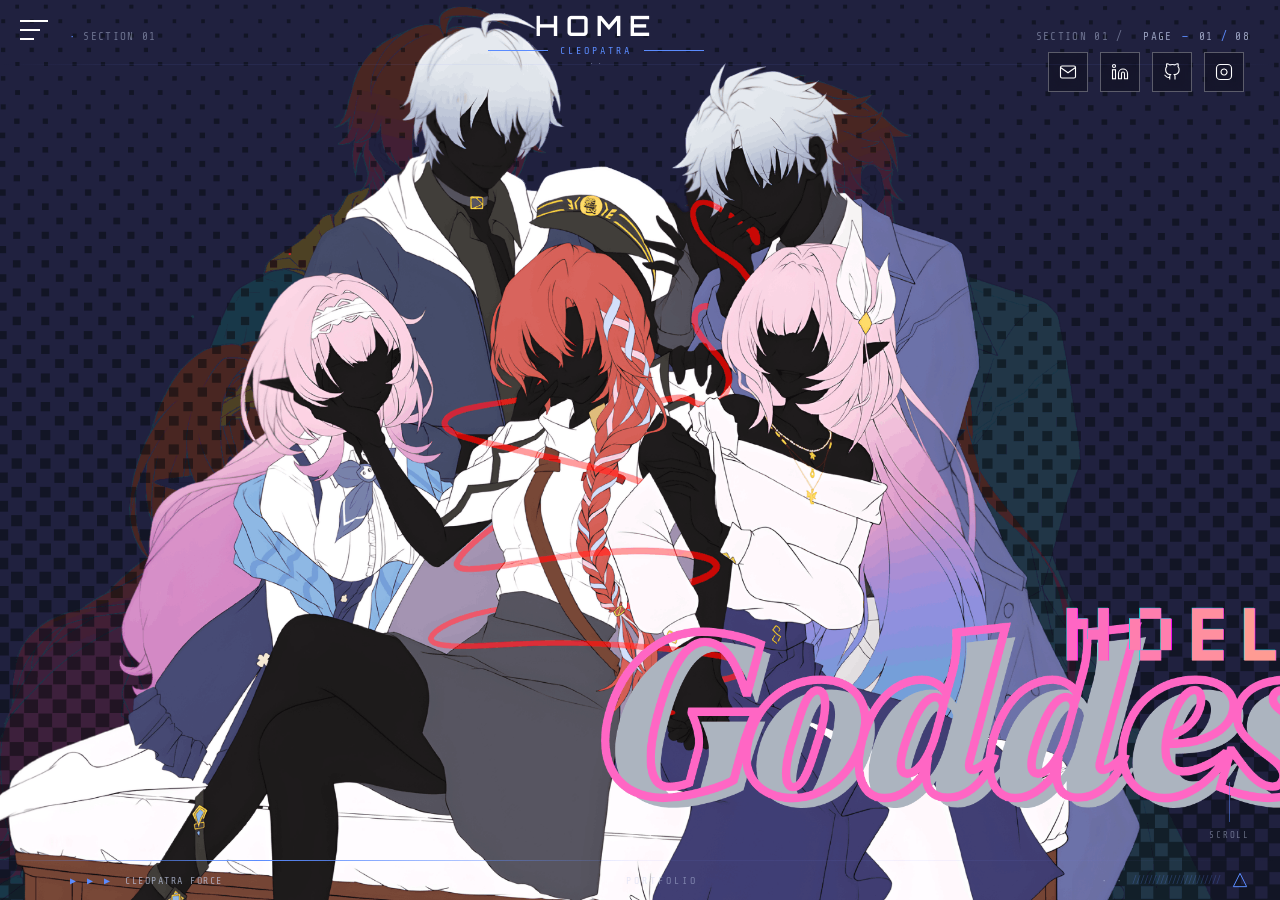
==== commit 2b6fff19: "first commit" ====
--- a/index.html
+++ b/index.html
@@ -6,7 +6,7 @@
     <title>CLEOPATRA HAPSARI // PORTFOLIO SYSTEM</title>
     <link rel="preconnect" href="https://fonts.googleapis.com">
     <link rel="preconnect" href="https://fonts.gstatic.com" crossorigin>
-    <link href="https://fonts.googleapis.com/css2?family=Orbitron:wght@400;500;600;700;800;900&family=Rajdhani:wght@300;400;500;600;700&family=Share+Tech+Mono&display=swap" rel="stylesheet">
+    <link href="https://fonts.googleapis.com/css2?family=Orbitron:wght@400;500;600;700;800;900&family=Rajdhani:wght@300;400;500;600;700&family=Share+Tech+Mono&display=swap" rel="stylesheet" crossorigin>
     <link rel="stylesheet" href="css/pgr-style.css">
     <link rel="icon" type="image/svg+xml" href="data:image/svg+xml,%3Csvg xmlns='http://www.w3.org/2000/svg' viewBox='0 0 100 100'%3E%3Cpolygon points='50,5 95,27.5 95,72.5 50,95 5,72.5 5,27.5' fill='none' stroke='%235b8cff' stroke-width='4'/%3E%3Ctext x='50' y='62' font-family='monospace' font-size='40' fill='%235b8cff' text-anchor='middle'%3EC%3C/text%3E%3C/svg%3E">
 </head>
@@ -158,49 +158,22 @@
     <main class="sections-wrapper" id="sectionsWrapper">
 
         <!-- SECTION 0: HOME -->
-        <section class="section" id="home" data-index="0" class="hero-ultra">
-            <div class="section-bg-text">CLEOPATRA</div>
-            <div class="section-content home-content">
-                <div class="home-left">
-                    <div class="home-status anim-in">
-                        <span class="status-dot"></span>
-                        <span>AVAILABLE FOR WORK</span>
-                    </div>
-                    <div class="home-intro anim-in">
-                        <div class="red-bar"></div>
-                        <div>
-                            <h2 class="home-name-sub">CLEOPATRA HAPSARI</h2>
-                            <p class="home-role-label">— CREATIVE TECHNOLOGIST —</p>
-                        </div>
-                    </div>
-                    <p class="home-desc anim-in">Crafting immersive digital experiences through <span class="hl">game design</span>, <span class="hl">AI research</span>, and <span class="hl">creative development</span>. Based in Indonesia.</p>
-                    <div class="home-tags anim-in">
-                        <span><span class="tag-arrow">▶</span> FIELD: Game Design</span>
-                        <span><span class="tag-arrow">▶</span> TYPE: Full-Stack</span>
-                    </div>
-                    <div class="home-stats anim-in">
-                        <div class="home-stat"><span class="stat-num" data-count="7">0</span><span class="stat-label">YEARS</span></div>
-                        <div class="stat-sep"></div>
-                        <div class="home-stat"><span class="stat-num" data-count="25">0</span><span class="stat-label">PROJECTS</span></div>
-                        <div class="stat-sep"></div>
-                        <div class="home-stat"><span class="stat-num" data-count="5">0</span><span class="stat-label">AWARDS</span></div>
-                    </div>
-                    <div class="home-cta anim-in">
-                        <a href="#projects" class="btn-pgr primary" data-goto="5"><span class="btn-fill"></span><span class="btn-label">VIEW PROJECTS</span><span class="btn-arrow">→</span></a>
-                        <a href="#contact" class="btn-pgr outline" data-goto="7"><span class="btn-label">CONTACT ME</span></a>
-                    </div>
-                </div>
-                <div class="home-right">
-                    <div class="cv-intro anim-in"><span class="cv-label">CV. INTRO.</span><div class="cv-sub-line"><span>GAME DESIGNER / WEB DEV / AI RESEARCHER</span></div></div>
-                    <h1 class="giant-name anim-in">CLEO<br>PATRA</h1>
-                    <div class="giant-footer anim-in">
-                        <span class="gf-arrows">▶▶▶</span>
-                        <span class="gf-file">FILES\\CHA-01</span>
-                        <svg class="gf-icon" viewBox="0 0 30 30" width="18" height="18"><polygon points="15,3 27,15 15,27 3,15" fill="none" stroke="#5b8cff" stroke-width="1.5"/></svg>
-                        <span class="gf-brand">CREATIVE FORCE</span>
-                    </div>
-                    <div class="corner-label"><span>PORTFOLIO</span><div class="corner-line"></div></div>
-                </div>
+        <section class="section" id="home" data-index="0" style="padding:0; overflow:hidden;">
+            <img src="assets/home.png" class="home-bg-img home-bg-desktop" alt="Home">
+            <img src="assets/homemobile.png" class="home-bg-img home-bg-mobile" alt="Home">
+            <div class="home-socials">
+                <a href="mailto:patrahapsari@gmail.com" class="home-social-btn" title="Email">
+                    <svg viewBox="0 0 24 24" fill="none" stroke="currentColor" stroke-width="1.5"><path d="M4 4h16c1.1 0 2 .9 2 2v12c0 1.1-.9 2-2 2H4c-1.1 0-2-.9-2-2V6c0-1.1.9-2 2-2z"/><polyline points="22,6 12,13 2,6"/></svg>
+                </a>
+                <a href="https://linkedin.com/in/cleopatraha" target="_blank" class="home-social-btn" title="LinkedIn">
+                    <svg viewBox="0 0 24 24" fill="none" stroke="currentColor" stroke-width="1.5"><path d="M16 8a6 6 0 0 1 6 6v7h-4v-7a2 2 0 0 0-4 0v7h-4v-7a6 6 0 0 1 6-6z"/><rect x="2" y="9" width="4" height="12"/><circle cx="4" cy="4" r="2"/></svg>
+                </a>
+                <a href="https://github.com/CHA-NYANN" target="_blank" class="home-social-btn" title="GitHub">
+                    <svg viewBox="0 0 24 24" fill="none" stroke="currentColor" stroke-width="1.5"><path d="M9 19c-5 1.5-5-2.5-7-3m14 6v-3.87a3.37 3.37 0 0 0-.94-2.61c3.14-.35 6.44-1.54 6.44-7A5.44 5.44 0 0 0 20 4.77 5.07 5.07 0 0 0 19.91 1S18.73.65 16 2.48a13.38 13.38 0 0 0-7 0C6.27.65 5.09 1 5.09 1A5.07 5.07 0 0 0 5 4.77a5.44 5.44 0 0 0-1.5 3.78c0 5.42 3.3 6.61 6.44 7A3.37 3.37 0 0 0 9 18.13V22"/></svg>
+                </a>
+                <a href="https://www.instagram.com/cleo_cpha" target="_blank" class="home-social-btn" title="Instagram">
+                    <svg viewBox="0 0 24 24" fill="none" stroke="currentColor" stroke-width="1.5"><rect x="2" y="2" width="20" height="20" rx="5"/><path d="M16 11.37A4 4 0 1 1 12.63 8 4 4 0 0 1 16 11.37z"/><line x1="17.5" y1="6.5" x2="17.51" y2="6.5"/></svg>
+                </a>
             </div>
         </section>
 
@@ -244,7 +217,7 @@
         </section>
 
         <!-- SECTION 2: DATA (PGR Character Profile Style) -->
-        <section class="section" id="data" data-index="2">
+        <section class="section" id="data" data-index="2" style="padding: 0; overflow: hidden;">
             <div class="section-bg-text">DATA</div>
 
             <!-- Light ray effects -->
@@ -254,70 +227,68 @@
                 <div class="ray ray-3"></div>
             </div>
 
-            <div class="section-content data-content">
+            <!-- Photo: direct child of section for true full-height -->
+            <div class="data-center">
+                <div class="data-img-wrap anim-in">
+                    <img src="assets/profile.png" alt="Cleopatra Hapsari" class="data-img">
+                    <div class="data-img-glow"></div>
+                    <div class="data-img-line-bottom"></div>
+                </div>
+            </div>
+
+            <div class="section-content data-content" style="max-width: none; height: 100vh; padding: 0;">
                 <!-- LEFT: Profile Info -->
                 <div class="data-left">
-                    <div class="data-name-block anim-in">
-                        <div class="data-bar"></div>
-                        <div class="data-name-info">
-                            <h2 class="data-name">CLEOPATRA HAPSARI</h2>
-                            <div class="data-class-line">
-                                <span class="data-class-dash">——</span>
-                                <span class="data-class">CREATIVE TECHNOLOGIST</span>
-                                <span class="data-class-dash">——</span>
-                            </div>
-                            <div class="data-emblem">
-                                <svg viewBox="0 0 40 40" width="32" height="32">
-                                    <polygon points="20,2 38,11 38,29 20,38 2,29 2,11" fill="none" stroke="#5b8cff" stroke-width="1.2"/>
-                                    <polygon points="20,8 32,14.5 32,25.5 20,32 8,25.5 8,14.5" fill="none" stroke="#a78bfa" stroke-width="0.8" opacity="0.5"/>
-                                    <text x="20" y="23" text-anchor="middle" fill="#5b8cff" font-family="Orbitron" font-size="8" font-weight="700">CHA</text>
-                                </svg>
-                            </div>
-                        </div>
-                    </div>
-
-                    <p class="data-desc anim-in">A fresh Computer Science graduate from Universitas Dian Nuswantoro. Specializing in game design, AI research, and creative development. Building immersive digital experiences since 2018.</p>
-
-                    <div class="data-tags anim-in">
-                        <span class="data-tag"><span class="data-tag-icon">▶</span> FIELD: Game Design & AI</span>
-                        <span class="data-tag"><span class="data-tag-icon">▶</span> TYPE: Creative Technologist</span>
-                    </div>
-
-                    <!-- Stat bars like game stats -->
-                    <div class="data-stats anim-in">
-                        <div class="data-stat-row">
-                            <span class="data-stat-label">GAME DEV</span>
-                            <div class="data-stat-bar"><div class="data-stat-fill" data-w="90"></div></div>
-                        </div>
-                        <div class="data-stat-row">
-                            <span class="data-stat-label">WEB DEV</span>
-                            <div class="data-stat-bar"><div class="data-stat-fill" data-w="95"></div></div>
-                        </div>
-                        <div class="data-stat-row">
-                            <span class="data-stat-label">ART</span>
-                            <div class="data-stat-bar"><div class="data-stat-fill" data-w="92"></div></div>
-                        </div>
-                        <div class="data-stat-row">
-                            <span class="data-stat-label">AI/ML</span>
-                            <div class="data-stat-bar"><div class="data-stat-fill" data-w="85"></div></div>
-                        </div>
-                    </div>
-
-                    <div class="data-counter anim-in">
-                        <span class="dc-box">■</span> 0 3 / 0 8 <span class="dc-box">■</span>
-                    </div>
+                    <!-- Radar Chart -->
+                    <div class="radar-wrap anim-in">
+                        <svg class="radar-svg" viewBox="0 0 260 260" xmlns="http://www.w3.org/2000/svg">
+                            <!-- Background octagon rings -->
+                            <g class="radar-grid">
+                                <polygon class="radar-ring" points="130,30 185,55 210,110 185,165 130,190 75,165 50,110 75,55"/>
+                                <polygon class="radar-ring" points="130,52 174,72 194,110 174,148 130,168 86,148 66,110 86,72"/>
+                                <polygon class="radar-ring" points="130,74 163,89 178,110 163,131 130,146 97,131 82,110 97,89"/>
+                                <polygon class="radar-ring" points="130,96 152,106 162,110 152,114 130,124 108,114 98,110 108,106"/>
+                            </g>
+                            <!-- Axis lines -->
+                            <g class="radar-axes">
+                                <line x1="130" y1="110" x2="130" y2="30"/>
+                                <line x1="130" y1="110" x2="185" y2="55"/>
+                                <line x1="130" y1="110" x2="210" y2="110"/>
+                                <line x1="130" y1="110" x2="185" y2="165"/>
+                                <line x1="130" y1="110" x2="130" y2="190"/>
+                                <line x1="130" y1="110" x2="75" y2="165"/>
+                                <line x1="130" y1="110" x2="50" y2="110"/>
+                                <line x1="130" y1="110" x2="75" y2="55"/>
+                            </g>
+                            <!-- Data polygon (will be animated by JS) -->
+                            <polygon class="radar-data" id="radarData" points="130,30 185,55 210,110 185,165 130,190 75,165 50,110 75,55"/>
+                            <!-- Axis labels -->
+                            <text class="radar-label" x="130" y="22" text-anchor="middle">WEB</text>
+                            <text class="radar-label" x="195" y="52" text-anchor="start">GAME</text>
+                            <text class="radar-label" x="218" y="114" text-anchor="start">ART</text>
+                            <text class="radar-label" x="194" y="174" text-anchor="start">AI/ML</text>
+                            <text class="radar-label" x="130" y="202" text-anchor="middle">UI/UX</text>
+                            <text class="radar-label" x="66" y="174" text-anchor="end">WRITING</text>
+                            <text class="radar-label" x="38" y="114" text-anchor="end">3D/VFX</text>
+                            <text class="radar-label" x="66" y="52" text-anchor="end">RESEARCH</text>
+                            <!-- Rank badges on each axis tip: WEB=A,GAME=B,ART=S,AI/ML=A,UI/UX=B,WRITING=S,3D=B,RESEARCH=A -->
+                            <g class="radar-ranks">
+                                <text class="radar-rank" x="130" y="48" text-anchor="middle">A</text>
+                                <text class="radar-rank" x="181" y="70" text-anchor="middle">B</text>
+                                <text class="radar-rank" x="200" y="113" text-anchor="middle">S</text>
+                                <text class="radar-rank" x="181" y="157" text-anchor="middle">A</text>
+                                <text class="radar-rank" x="130" y="183" text-anchor="middle">B</text>
+                                <text class="radar-rank" x="79" y="157" text-anchor="middle">S</text>
+                                <text class="radar-rank" x="60" y="113" text-anchor="middle">B</text>
+                                <text class="radar-rank" x="79" y="70" text-anchor="middle">A</text>
+                            </g>
+                        </svg>
+                    </div>
+
+
                 </div>
 
                 <!-- CENTER: Character Image -->
-                <div class="data-center">
-                    <div class="data-img-wrap anim-in">
-                        <!-- Replace this src with your own transparent PNG photo -->
-                        <img class="hero-character" src="https://images.unsplash.com/photo-1494790108377-be9c29b29330?w=500&h=750&fit=crop&crop=face" alt="Cleopatra Hapsari" class="data-img">
-                        <div class="data-img-glow"></div>
-                        <div class="data-img-line-bottom"></div>
-                    </div>
-                </div>
-
                 <!-- RIGHT: CV Intro & Big Name -->
                 <div class="data-right">
                     <div class="data-corner-tag anim-in">
@@ -416,30 +387,33 @@
 
         <!-- SECTION 4: PROJECTS -->
         <section class="section" id="projects" data-index="5">
-            <div class="section-bg-text">WORKS</div>
             <div class="section-content projects-content">
-                <div class="projects-header anim-in">
-                    <div class="red-bar"></div>
-                    <h2>FEATURED WORK</h2>
-                    <p>— MISSION RECORDS —</p>
-                </div>
-                <div class="projects-grid">
-                    <div class="project-card anim-in">
-                        <div class="project-img-wrap"><img src="https://images.unsplash.com/photo-1618336753974-aae8e04506aa?w=600&h=400&fit=crop" alt="Inkura"><div class="project-overlay"></div><span class="project-num">01</span></div>
-                        <div class="project-info"><div class="project-tags"><span>Next.js</span><span>TypeScript</span><span>Prisma</span></div><h3>INKURA</h3><p>Full-stack platform for reading and uploading comics, novels, and films.</p><a href="https://www.inkura.id/" target="_blank" class="project-link">VISIT SITE →</a></div>
-                    </div>
-                    <div class="project-card anim-in">
-                        <div class="project-img-wrap"><img src="https://images.unsplash.com/photo-1614850523459-c2f4c699c52e?w=600&h=400&fit=crop" alt="Ophius"><div class="project-overlay"></div><span class="project-num">02</span></div>
-                        <div class="project-info"><div class="project-tags"><span>Three.js</span><span>React</span><span>WebGL</span></div><h3>OPHIUS STUDIO</h3><p>Game studio website with 3D galaxy interactive experience.</p><a href="https://ophius-studio.vercel.app/" target="_blank" class="project-link">VISIT SITE →</a></div>
-                    </div>
-                    <div class="project-card anim-in">
-                        <div class="project-img-wrap"><img src="https://images.unsplash.com/photo-1677442136019-21780ecad995?w=600&h=400&fit=crop" alt="Sumobot"><div class="project-overlay"></div><span class="project-num">03</span></div>
-                        <div class="project-info"><div class="project-tags"><span>AI/ML</span><span>Python</span><span>IEEE</span></div><h3>SUMOBOT AI</h3><p>AI research game with paper published at IEEE ICIMCIS 2025.</p><a href="https://ieeexplore.ieee.org/document/11327013" target="_blank" class="project-link">READ PAPER →</a></div>
-                    </div>
-                </div>
-                <div class="projects-more anim-in">
-                    <a href="pages/projects.html" class="btn-pgr outline small">ALL PROJECTS →</a>
-                    <a href="pages/artwork.html" class="btn-pgr outline small">ARTWORK GALLERY →</a>
+                <div class="cat-panels">
+
+                    <a href="pages/projects-web.html" class="cat-panel anim-in" style="background-image: url('https://images.unsplash.com/photo-1461749280684-dccba630e2f6?w=800&h=900&fit=crop')">
+                        <div class="cat-overlay"></div>
+                        <div class="cat-inner">
+                            <div class="cat-title">WEB</div>
+                            <div class="cat-sub"><span class="cat-line"></span><span>DEVELOPMENT</span><span class="cat-line"></span></div>
+                        </div>
+                    </a>
+
+                    <a href="pages/projects-game.html" class="cat-panel anim-in" style="background-image: url('https://images.unsplash.com/photo-1552820728-8b83bb6b773f?w=800&h=900&fit=crop')">
+                        <div class="cat-overlay"></div>
+                        <div class="cat-inner">
+                            <div class="cat-title">GAME</div>
+                            <div class="cat-sub"><span class="cat-line"></span><span>DESIGN & AI</span><span class="cat-line"></span></div>
+                        </div>
+                    </a>
+
+                    <a href="pages/projects-novel.html" class="cat-panel anim-in" style="background-image: url('https://images.unsplash.com/photo-1481627834876-b7833e8f5570?w=800&h=900&fit=crop')">
+                        <div class="cat-overlay"></div>
+                        <div class="cat-inner">
+                            <div class="cat-title">NOVEL</div>
+                            <div class="cat-sub"><span class="cat-line"></span><span>CREATIVE WRITING</span><span class="cat-line"></span></div>
+                        </div>
+                    </a>
+
                 </div>
             </div>
         </section>
@@ -448,19 +422,31 @@
         <section class="section" id="artwork" data-index="6">
             <div class="section-bg-text">ART</div>
             <div class="section-content artwork-content">
-                <div class="artwork-left anim-in">
-                    <div class="artwork-label"><svg viewBox="0 0 24 24" width="18" height="18" fill="none" stroke="#5b8cff" stroke-width="1.5"><rect x="3" y="3" width="18" height="18" rx="2"/><circle cx="8.5" cy="8.5" r="1.5" fill="#5b8cff"/><path d="m21 15-3.086-3.086a2 2 0 0 0-2.828 0L6 21"/></svg><span>CLEOPATRA</span></div>
-                    <h2 class="artwork-title">GALLERY</h2>
-                    <p class="artwork-desc">Anime-style character illustrations, concept art, and digital paintings. Explore the full collection of creative works.</p>
-                    <a href="pages/artwork.html" class="btn-pgr primary"><span class="btn-fill"></span><span class="btn-label">VIEW GALLERY</span><span class="btn-arrow">→</span></a>
-                    <div class="artwork-more">MORE ▶</div>
-                </div>
-                <div class="artwork-right">
-                    <div class="artwork-mosaic">
-                        <div class="mosaic-item large anim-in"><img src="https://images.unsplash.com/photo-1578632767115-351597cf2477?w=600&h=800&fit=crop" alt="Art"><div class="mosaic-ov"></div></div>
-                        <div class="mosaic-item anim-in"><img src="https://images.unsplash.com/photo-1580477667995-2b94f01c9516?w=400&h=300&fit=crop" alt="Art"><div class="mosaic-ov"></div></div>
-                        <div class="mosaic-item anim-in"><img src="https://images.unsplash.com/photo-1560807707-8cc77767d783?w=400&h=300&fit=crop" alt="Art"><div class="mosaic-ov"></div></div>
-                        <div class="mosaic-item tall anim-in"><img src="https://images.unsplash.com/photo-1611457194403-d3f8c5354ddc?w=400&h=600&fit=crop" alt="Art"><div class="mosaic-ov"></div></div>
+                <div class="pgr-wall-grid">
+                    <div class="pw-item anim-in">
+                        <img src="https://images.unsplash.com/photo-1578632767115-351597cf2477?w=400&h=320&fit=crop" alt="Art">
+                        <div class="pw-ov"></div>
+                    </div>
+                    <div class="pw-item anim-in">
+                        <img src="https://images.unsplash.com/photo-1611457194403-d3f8c5354ddc?w=400&h=320&fit=crop" alt="Art">
+                        <div class="pw-ov"></div>
+                    </div>
+                    <div class="pw-item pw-tall anim-in">
+                        <img src="https://images.unsplash.com/photo-1604076913837-52ab5629fde4?w=500&h=700&fit=crop" alt="Art">
+                        <div class="pw-ov"></div>
+                    </div>
+                    <div class="pw-item pw-tall anim-in">
+                        <img src="https://images.unsplash.com/photo-1578632767115-351597cf2477?w=500&h=700&fit=crop&fp-y=0.3" alt="Art">
+                        <div class="pw-ov"></div>
+                    </div>
+                    <div class="pw-item anim-in">
+                        <img src="https://images.unsplash.com/photo-1560807707-8cc77767d783?w=400&h=320&fit=crop" alt="Art">
+                        <div class="pw-ov"></div>
+                    </div>
+                    <div class="pw-item pw-more anim-in">
+                        <img src="https://images.unsplash.com/photo-1580477667995-2b94f01c9516?w=400&h=320&fit=crop" alt="Art">
+                        <div class="pw-ov"></div>
+                        <a href="pages/artwork.html" class="pw-more-btn">MORE ▶</a>
                     </div>
                 </div>
             </div>
--- a/css/pgr-style.css
+++ b/css/pgr-style.css
@@ -20,10 +20,10 @@
     --text-dim: rgba(200, 210, 240, 0.45);
     --text-mid: rgba(200, 210, 240, 0.7);
     --white: #ffffff;
-    --font-display: 'Orbitron', sans-serif;
-    --font-body: 'Rajdhani', sans-serif;
-    --font-mono: 'Share Tech Mono', monospace;
-    --nav-width: 160px;
+    --font-display: 'Orbitron', 'Segoe UI', sans-serif;
+    --font-body: 'Rajdhani', 'Segoe UI', sans-serif;
+    --font-mono: 'Share Tech Mono', 'Courier New', monospace;
+    --nav-width: 0px;
     --hud-h: 65px;
     --ease: cubic-bezier(0.25, 0.46, 0.45, 0.94);
     --ease-out: cubic-bezier(0.22, 1, 0.36, 1);
@@ -120,7 +120,7 @@
 }
 .hud-top-content {
     display: flex; align-items: center; justify-content: space-between;
-    height: 100%; padding: 0 30px 0 calc(var(--nav-width) + 30px);
+    height: 100%; padding: 8px 30px 0 70px;
     font-family: var(--font-mono); font-size: 11px; color: var(--text-dim);
     text-transform: uppercase; letter-spacing: 0.12em;
 }
@@ -157,7 +157,7 @@
 }
 .hud-bottom-content {
     display: flex; align-items: center; justify-content: space-between;
-    height: 100%; padding: 0 30px 0 calc(var(--nav-width) + 10px);
+    height: 100%; padding: 0 30px 0 70px;
     font-family: var(--font-mono); font-size: 10px; color: var(--text-dim);
     text-transform: uppercase; letter-spacing: 0.12em;
 }
@@ -173,25 +173,61 @@
 /* =====================================================
    LEFT SIDEBAR NAVIGATION
    ===================================================== */
-.side-nav {
-    position: fixed; left: 0; top: 0; bottom: 0; width: var(--nav-width); z-index: 200;
-    display: flex; flex-direction: column; padding-top: 20px;
-}
+/* ── Hamburger: floating fixed, always visible, zero background ── */
 .hamburger {
-    width: 30px; height: 22px; margin: 0 0 30px 24px; position: relative;
+    position: fixed; top: 20px; left: 20px; z-index: 301;
+    width: 28px; height: 20px;
     display: flex; flex-direction: column; justify-content: space-between;
+    cursor: pointer; pointer-events: auto;
 }
 .hamburger span {
-    display: block; height: 2px; background: var(--white); transition: all 0.3s var(--ease);
+    display: block; height: 2px; background: var(--white);
+    transition: all 0.35s var(--ease); transform-origin: center;
 }
 .hamburger span:nth-child(1) { width: 100%; }
 .hamburger span:nth-child(2) { width: 70%; }
 .hamburger span:nth-child(3) { width: 50%; }
 .hamburger:hover span { width: 100%; background: var(--red); }
-
+/* Hamburger → X when active */
+.hamburger.active span:nth-child(1) { transform: translateY(9px) rotate(45deg); width: 100%; background: var(--red); }
+.hamburger.active span:nth-child(2) { opacity: 0; transform: scaleX(0); }
+.hamburger.active span:nth-child(3) { transform: translateY(-9px) rotate(-45deg); width: 100%; background: var(--red); }
+
+/* ── Side nav: zero width, no visual presence ── */
+.side-nav {
+    position: fixed; left: 0; top: 0; bottom: 0;
+    width: 0; z-index: 200;
+    pointer-events: none;
+    background: transparent;
+}
+
+/* ── Nav links panel: dark sliding overlay ── */
 .side-nav-links {
-    display: flex; flex-direction: column; gap: 8px; padding-left: 24px; padding-top: 20px;
-}
+    position: fixed; left: 0; top: 0; bottom: 0;
+    width: 200px; z-index: 300;
+    background: rgba(8, 8, 18, 0.93);
+    backdrop-filter: blur(10px);
+    border-right: 1px solid rgba(91,140,255,0.12);
+    display: flex; flex-direction: column;
+    padding: 72px 0 40px 28px; gap: 4px;
+    transform: translateX(-100%);
+    transition: transform 0.45s cubic-bezier(0.4, 0, 0.2, 1);
+    pointer-events: none;
+}
+.side-nav-links.open {
+    transform: translateX(0);
+    pointer-events: auto;
+}
+
+/* Dim scrim behind open panel */
+.side-nav.nav-open::after {
+    content: '';
+    position: fixed; inset: 0; left: 200px;
+    background: rgba(0,0,0,0.3);
+    z-index: 290;
+    pointer-events: auto;
+}
+
 .side-link {
     font-family: var(--font-body); font-size: 13px; font-weight: 600;
     color: var(--text-dim); text-transform: uppercase; letter-spacing: 0.1em;
@@ -291,6 +327,51 @@
 /* =====================================================
    SECTION 0: HOME
    ===================================================== */
+/* ── Full-screen home ── */
+.home-bg-img {
+    position: absolute; inset: 0;
+    width: 100%; height: 100%;
+    object-fit: cover; object-position: center top;
+    z-index: 0;
+}
+.home-bg-mobile { display: none; }
+.home-bg-desktop { display: block; }
+
+@media (max-width: 768px) {
+    .home-bg-desktop { display: none; }
+    .home-bg-mobile { display: block; }
+}
+
+/* Social icons row — top right desktop */
+.home-socials {
+    position: absolute; top: 52px; right: 36px; z-index: 10;
+    display: flex; gap: 12px; align-items: center;
+    flex-direction: row;
+}
+
+@media (max-width: 768px) {
+    .home-socials {
+        top: 80px; left: 16px; right: auto;
+        flex-direction: column;
+        gap: 10px;
+    }
+}
+.home-social-btn {
+    width: 40px; height: 40px;
+    display: flex; align-items: center; justify-content: center;
+    border: 1px solid rgba(255,255,255,0.3);
+    background: rgba(10,10,20,0.45);
+    backdrop-filter: blur(6px);
+    color: var(--white);
+    text-decoration: none;
+    transition: background 0.3s, border-color 0.3s, transform 0.2s;
+}
+.home-social-btn svg { width: 18px; height: 18px; }
+.home-social-btn:hover {
+    background: var(--red); border-color: var(--red);
+    transform: translateY(-2px);
+}
+
 .home-content {
     display: grid; grid-template-columns: 1fr 1fr; gap: 60px; align-items: center;
 }
@@ -609,111 +690,172 @@
 /* =====================================================
    SECTION 4: PROJECTS
    ===================================================== */
-.projects-content { padding-left: 20px; }
-.projects-header {
-    position: relative; margin-bottom: 36px;
-}
-.projects-header .red-bar { left: 0; min-height: 50px; }
-.projects-header h2 {
-    font-family: var(--font-display); font-size: 24px; font-weight: 700;
-    letter-spacing: 0.15em; color: var(--white); margin-left: 20px;
-}
-.projects-header p {
-    font-family: var(--font-mono); font-size: 12px; color: var(--red);
-    letter-spacing: 0.2em; margin-left: 20px; margin-top: 4px;
-}
-
-.projects-grid { display: grid; grid-template-columns: repeat(3, 1fr); gap: 20px; }
-.project-card {
-    background: var(--bg-card); border: 1px solid var(--border);
-    overflow: hidden; transition: all 0.4s var(--ease);
-}
-.project-card:hover { border-color: var(--red-dim); transform: translateY(-4px); }
-
-.project-img-wrap {
-    position: relative; height: 180px; overflow: hidden;
-}
-.project-img-wrap img {
+.projects-content {
+    display: flex; width: 100%; height: 100%;
+}
+
+/* ── Full-bleed override for projects section ── */
+#projects {
+    padding: 0 !important;
+}
+#projects .section-content {
+    max-width: none; height: 100vh;
+}
+
+/* ── 3-panel PGR category layout ── */
+.cat-panels {
+    display: flex; width: 100%; height: 100%;
+}
+
+.cat-panel {
+    position: relative; overflow: hidden;
+    flex: 1;
+    background-size: cover; background-position: center;
+    transition: flex 0.65s cubic-bezier(0.4, 0, 0.2, 1),
+                filter 0.4s ease;
+    cursor: pointer;
+    filter: brightness(0.7) saturate(0.6);
+    text-decoration: none;
+    display: block;
+}
+.cat-panel:hover {
+    flex: 1.7;
+    filter: brightness(1) saturate(1);
+}
+
+.cat-overlay {
+    position: absolute; inset: 0;
+    background: linear-gradient(
+        180deg,
+        rgba(10,10,20,0.15) 0%,
+        rgba(10,10,20,0.25) 50%,
+        rgba(10,10,20,0.82) 100%
+    );
+    transition: background 0.4s ease;
+}
+.cat-panel:hover .cat-overlay {
+    background: linear-gradient(
+        180deg,
+        rgba(10,10,20,0.05) 0%,
+        rgba(10,10,20,0.15) 50%,
+        rgba(10,10,20,0.75) 100%
+    );
+}
+
+/* Left accent line on hover */
+.cat-panel::after {
+    content: '';
+    position: absolute; top: 0; left: 0;
+    width: 2px; height: 0;
+    background: var(--red);
+    transition: height 0.5s ease;
+}
+.cat-panel:hover::after { height: 100%; }
+
+.cat-inner {
+    position: absolute; bottom: 56px; left: 0; right: 0;
+    text-align: center; padding: 0 20px;
+    transform: translateY(8px);
+    transition: transform 0.4s ease;
+}
+.cat-panel:hover .cat-inner { transform: translateY(0); }
+
+.cat-title {
+    font-family: var(--font-display); font-size: 56px; font-weight: 900;
+    color: var(--white); letter-spacing: 0.12em;
+    margin-bottom: 10px;
+    text-shadow: 0 2px 20px rgba(0,0,0,0.8);
+}
+
+.cat-sub {
+    display: flex; align-items: center; justify-content: center; gap: 14px;
+    font-family: var(--font-mono); font-size: 11px;
+    color: var(--red); letter-spacing: 0.25em; text-transform: uppercase;
+}
+.cat-line {
+    flex: 1; max-width: 50px; height: 1px; background: var(--red);
+}
+
+.cat-link {
+    display: inline-block; margin-top: 22px;
+    font-family: var(--font-mono); font-size: 11px;
+    color: var(--white); letter-spacing: 0.15em;
+    text-decoration: none;
+    border: 1px solid rgba(255,255,255,0.4);
+    padding: 8px 20px;
+    opacity: 0; transform: translateY(6px);
+    transition: opacity 0.35s 0.1s ease, transform 0.35s 0.1s ease,
+                background 0.3s, border-color 0.3s;
+}
+.cat-panel:hover .cat-link {
+    opacity: 1; transform: translateY(0);
+}
+.cat-link:hover {
+    background: var(--red); border-color: var(--red);
+}
+
+/* Mobile */
+@media (max-width: 768px) {
+    .cat-panels { flex-direction: column; height: auto; }
+    .cat-panel { flex: none; height: 220px; }
+    .cat-panel:hover { flex: none; }
+    .cat-title { font-size: 36px; }
+    .cat-link { opacity: 1; transform: none; }
+}
+
+/* =====================================================
+   SECTION 5: ARTWORK
+   ===================================================== */
+.artwork-content {
+    display: flex; width: 100%; height: 100%;
+}
+
+/* PGR Wallpaper Grid - full width */
+.pgr-wall-grid {
+    display: grid;
+    grid-template-columns: 1fr 1.5fr 1.5fr 1fr;
+    grid-template-rows: 1fr 1fr;
+    gap: 8px;
+    width: 100%; height: 74vh; max-height: 580px;
+}
+
+/* Explicit placement */
+.pw-item:nth-child(1) { grid-column: 1; grid-row: 1; }
+.pw-item:nth-child(2) { grid-column: 1; grid-row: 2; }
+.pw-item:nth-child(3) { grid-column: 2; grid-row: 1 / 3; }
+.pw-item:nth-child(4) { grid-column: 3; grid-row: 1 / 3; }
+.pw-item:nth-child(5) { grid-column: 4; grid-row: 1; }
+.pw-item:nth-child(6) { grid-column: 4; grid-row: 2; }
+
+.pw-item {
+    position: relative; overflow: hidden;
+    border: 1px solid var(--border);
+    transition: border-color 0.3s ease;
+}
+.pw-item:hover { border-color: var(--red); }
+.pw-item img {
     width: 100%; height: 100%; object-fit: cover;
-    transition: transform 0.6s var(--ease); filter: brightness(0.7) saturate(0.8);
-}
-.project-card:hover .project-img-wrap img {
-    transform: scale(1.08); filter: brightness(0.9) saturate(1);
-}
-.project-overlay {
+    transition: transform 0.6s var(--ease); filter: brightness(0.72);
+}
+.pw-item:hover img { transform: scale(1.07); filter: brightness(0.9); }
+.pw-ov {
     position: absolute; inset: 0;
-    background: linear-gradient(180deg, transparent 40%, rgba(10,10,15,0.9) 100%);
-}
-.project-num {
-    position: absolute; top: 12px; right: 14px;
-    font-family: var(--font-display); font-size: 32px; font-weight: 900;
-    color: rgba(255,255,255,0.08);
-}
-
-.project-info { padding: 16px 18px 20px; }
-.project-tags { display: flex; gap: 6px; margin-bottom: 8px; }
-.project-tags span {
-    font-family: var(--font-mono); font-size: 9px; color: var(--red);
-    padding: 2px 6px; border: 1px solid var(--red-dim); letter-spacing: 0.05em;
-}
-.project-info h3 {
-    font-family: var(--font-display); font-size: 16px; font-weight: 700;
-    color: var(--white); letter-spacing: 0.1em; margin-bottom: 6px;
-}
-.project-info p { font-size: 12px; color: var(--text-dim); line-height: 1.5; margin-bottom: 12px; }
-.project-link {
-    font-family: var(--font-mono); font-size: 11px; color: var(--red);
-    letter-spacing: 0.12em; transition: color 0.3s;
-}
-.project-link:hover { color: var(--white); }
-
-.projects-more {
-    display: flex; gap: 14px; margin-top: 28px; justify-content: center;
-}
-
-/* =====================================================
-   SECTION 5: ARTWORK
-   ===================================================== */
-.artwork-content {
-    display: grid; grid-template-columns: 0.8fr 1.2fr; gap: 50px; align-items: center;
-}
-.artwork-label {
-    display: flex; align-items: center; gap: 8px;
-    font-family: var(--font-mono); font-size: 12px; color: var(--red);
-    letter-spacing: 0.15em; margin-bottom: 12px;
-}
-.artwork-title {
-    font-family: var(--font-display); font-size: 48px; font-weight: 900;
-    letter-spacing: 0.12em; color: var(--white); margin-bottom: 16px;
-}
-.artwork-desc {
-    font-size: 15px; color: var(--text-mid); line-height: 1.7; margin-bottom: 28px; max-width: 400px;
-}
-.artwork-more {
-    margin-top: 24px; font-family: var(--font-mono); font-size: 12px; color: var(--text-dim);
-    letter-spacing: 0.15em;
-}
-
-.artwork-mosaic {
-    display: grid; grid-template-columns: 1.4fr 1fr 1fr; grid-template-rows: 1fr 1fr;
-    gap: 10px; height: 70vh; max-height: 550px;
-}
-.mosaic-item {
-    position: relative; overflow: hidden; border: 1px solid var(--border);
-    transition: border-color 0.3s;
-}
-.mosaic-item:hover { border-color: var(--red-dim); }
-.mosaic-item.large { grid-row: 1 / 3; }
-.mosaic-item.tall { grid-row: 1 / 3; }
-.mosaic-item img {
-    width: 100%; height: 100%; object-fit: cover;
-    transition: transform 0.6s var(--ease); filter: brightness(0.7);
-}
-.mosaic-item:hover img { transform: scale(1.06); filter: brightness(0.85); }
-.mosaic-ov {
-    position: absolute; inset: 0;
-    background: linear-gradient(180deg, transparent 60%, rgba(10,10,15,0.7) 100%);
-}
+    background: linear-gradient(180deg, transparent 50%, rgba(10,10,15,0.75) 100%);
+    pointer-events: none;
+}
+
+/* MORE button on last tile */
+.pw-more-btn {
+    position: absolute; bottom: 14px; right: 14px;
+    font-family: var(--font-mono); font-size: 12px; font-weight: 700;
+    color: var(--white); letter-spacing: 0.2em;
+    background: rgba(10,10,15,0.7); border: 1px solid var(--red);
+    padding: 8px 16px;
+    text-decoration: none;
+    transition: background 0.3s, color 0.3s;
+    z-index: 2;
+}
+.pw-more-btn:hover { background: var(--red); color: var(--white); }
 
 /* =====================================================
    SECTION 6: CONTACT
@@ -766,11 +908,88 @@
    SECTION 2: DATA — PGR Character Profile Style
    ===================================================== */
 .data-content {
-    display: grid; grid-template-columns: 1fr 0.8fr 1fr; gap: 20px; align-items: center;
-    height: 100%; position: relative;
-}
-
-/* Light ray effects */
+    display: grid;
+    grid-template-columns: 30% 1fr 1fr;
+    height: 100vh; min-height: 100vh;
+    position: static;
+    align-items: center;
+}
+
+/* Photo: covers col 2+3 (right 70%), full section height */
+.data-center {
+    position: absolute;
+    left: 30%; right: 0; top: 0; bottom: 0;
+    z-index: 1;
+    pointer-events: none;
+}
+.data-img-wrap {
+    width: 100%; height: 100%;
+    position: relative;
+}
+.data-img {
+    width: 100%; height: 100%;
+    object-fit: cover; object-position: top center;
+    mask-image: linear-gradient(to right, transparent 0%, black 8%, black 100%);
+    -webkit-mask-image: linear-gradient(to right, transparent 0%, black 8%, black 100%);
+}
+.data-img-glow {
+    position: absolute; bottom: 0; left: 0; right: 0; height: 20%;
+    background: linear-gradient(to top, rgba(8,8,18,0.85) 0%, transparent 100%);
+    z-index: 2;
+}
+.data-img-line-bottom {
+    position: absolute; bottom: 0; left: 0; right: 0; height: 1px;
+    background: linear-gradient(90deg, transparent, rgba(91,140,255,0.3), var(--red), rgba(91,140,255,0.3), transparent);
+    z-index: 3;
+}
+
+/* Col 1 (30%) — Radar, clean dark background */
+.data-left {
+    grid-column: 1; grid-row: 1;
+    position: relative; z-index: 3;
+    display: flex; flex-direction: column; justify-content: center;
+    padding: 80px 10px 40px 40px;
+}
+
+/* Col 3 — Text, overlays photo */
+.data-right {
+    grid-column: 3; grid-row: 1;
+    position: relative; z-index: 3;
+    display: flex; flex-direction: column; align-items: flex-end; justify-content: center;
+    padding: 80px 40px 40px 10px;
+}
+
+/* Mobile: text → photo → radar */
+@media (max-width: 768px) {
+    .data-content {
+        grid-template-columns: 1fr;
+        grid-template-rows: auto auto auto;
+        height: auto; min-height: 100vh;
+        align-items: start;
+    }
+    .data-right {
+        grid-column: 1; grid-row: 1;
+        align-items: center; text-align: center;
+        padding: 80px 20px 20px;
+    }
+    .data-center {
+        position: relative;
+        left: auto; right: auto; top: auto; bottom: auto;
+        grid-column: 1; grid-row: 2;
+        height: 55vh;
+    }
+    .data-img {
+        mask-image: none; -webkit-mask-image: none;
+    }
+    .data-left {
+        grid-column: 1; grid-row: 3;
+        align-items: center;
+        padding: 20px 20px 60px;
+    }
+    .data-corner-tag { display: none; }
+    .data-giant-name { font-size: 48px; }
+    .data-giant-footer { justify-content: center; }
+}
 .data-rays {
     position: absolute; inset: 0; z-index: 0; pointer-events: none; overflow: hidden;
 }
@@ -813,6 +1032,56 @@
     font-size: 14px; color: var(--text-dim); line-height: 1.7;
     margin-bottom: 20px; max-width: 380px;
 }
+
+/* ── Radar Chart ── */
+.radar-wrap {
+    display: flex; flex-direction: column; align-items: center;
+    margin: 8px 0 16px; gap: 8px;
+    width: 100%;
+}
+.radar-svg { width: 100%; max-width: 480px; height: auto; overflow: visible; }
+.radar-grid .radar-ring {
+    fill: none; stroke: rgba(91,140,255,0.15); stroke-width: 1;
+}
+.radar-axes line {
+    stroke: rgba(91,140,255,0.12); stroke-width: 1;
+}
+.radar-data {
+    fill: rgba(91,140,255,0.18);
+    stroke: #5b8cff; stroke-width: 1.5; stroke-linejoin: round;
+    filter: drop-shadow(0 0 6px rgba(91,140,255,0.5));
+    transition: all 1.2s ease;
+    clip-path: none;
+}
+.radar-data.animate {
+    animation: radarPulse 3s ease-in-out infinite;
+}
+@keyframes radarPulse {
+    0%, 100% { filter: drop-shadow(0 0 5px rgba(91,140,255,0.4)); }
+    50% { filter: drop-shadow(0 0 14px rgba(91,140,255,0.9)); }
+}
+.radar-label {
+    font-family: var(--font-mono); font-size: 8.5px;
+    fill: var(--text-dim); letter-spacing: 0.08em; text-transform: uppercase;
+}
+.radar-rank {
+    font-family: var(--font-display); font-size: 9px; font-weight: 900;
+    fill: var(--red);
+    display: none;
+    visibility: hidden;
+}
+.radar-legend {
+    display: flex; gap: 6px; align-items: center;
+}
+.rl-item {
+    font-family: var(--font-display); font-size: 9px; font-weight: 900;
+    padding: 2px 6px; letter-spacing: 0.1em; border: 1px solid;
+}
+.rl-item.s { color: #ff4466; border-color: #ff4466; text-shadow: 0 0 8px #ff4466; }
+.rl-item.a { color: #ff9900; border-color: #ff9900; }
+.rl-item.b { color: #5b8cff; border-color: #5b8cff; }
+.rl-item.c { color: #aaaacc; border-color: #aaaacc; }
+.rl-item.f { color: #555566; border-color: #555566; }
 
 .data-tags {
     display: flex; flex-direction: column; gap: 8px;
@@ -887,6 +1156,10 @@
 .data-corner-tag {
     position: absolute; top: -20px; right: -10px;
     transform: rotate(25deg); transform-origin: right center;
+}
+/* Fix: anim-in.visible overrides rotate(25deg), restore it explicitly */
+.data-corner-tag.anim-in.visible {
+    transform: rotate(25deg);
 }
 .dct-text {
     font-family: var(--font-display); font-size: 16px; font-weight: 800;
@@ -931,20 +1204,13 @@
 
 /* Responsive */
 @media (max-width: 1100px) {
-    .data-content { grid-template-columns: 1fr 0.6fr 1fr; gap: 14px; }
     .data-giant-name { font-size: clamp(40px, 8vw, 80px); }
     .data-cv-label { font-size: 20px; }
 }
 @media (max-width: 768px) {
-    .data-content { grid-template-columns: 1fr; text-align: center; }
-    .data-left, .data-right { text-align: center; align-items: center; }
-    .data-name-block { justify-content: center; }
-    .data-center { height: auto; padding-bottom: 10px; }
-    .data-img { max-height: 40vh; }
-    .data-giant-name { font-size: 48px; }
     .data-corner-tag { display: none; }
     .data-giant-footer { justify-content: center; }
-    .data-tags { align-items: center; }
+    .data-giant-name { font-size: 48px; }
     .data-stat-label { text-align: center; }
     .data-desc { margin: 0 auto 20px; }
     .data-rays { display: none; }
@@ -967,20 +1233,20 @@
         grid-template-columns: 1fr;
     }
     .skills-grid, .exp-timeline { grid-template-columns: 1fr 1fr; }
-    .projects-grid { grid-template-columns: 1fr 1fr; }
     .home-right { text-align: left; }
     .giant-name { font-size: clamp(50px, 12vw, 100px); }
     .giant-footer { justify-content: flex-start; }
     .artwork-mosaic { height: 50vh; }
+    .pgr-wall-grid { height: 50vh; }
 }
 
 @media (max-width: 768px) {
     :root { --nav-width: 0px; }
     .side-nav { display: none; }
-    .hud-top-content { padding-left: 20px; }
+    .hud-top-content { padding-left: 20px; padding-top: 0; }
     .hud-bottom-content { padding-left: 20px; }
     .section { padding: 80px 20px 60px; }
-    .skills-grid, .exp-timeline, .projects-grid, .contact-grid { grid-template-columns: 1fr; }
+    .skills-grid, .exp-timeline, .contact-grid { grid-template-columns: 1fr; }
     .hud-title { font-size: 18px; }
     .giant-name { font-size: 48px; }
     .artwork-mosaic {
@@ -989,6 +1255,14 @@
     }
     .mosaic-item.large, .mosaic-item.tall { grid-row: auto; }
     .mosaic-item { height: 180px; }
+    /* PGR grid mobile: 2 columns, reset explicit placement */
+    .pgr-wall-grid {
+        grid-template-columns: 1fr 1fr;
+        grid-template-rows: auto;
+        height: auto; max-height: none;
+    }
+    .pw-item:nth-child(n) { grid-column: auto; grid-row: auto; }
+    .pw-item { height: 160px; }
     .scroll-hint { display: none; }
     .artwork-content { gap: 30px; }
     .contact-title { font-size: 32px; }
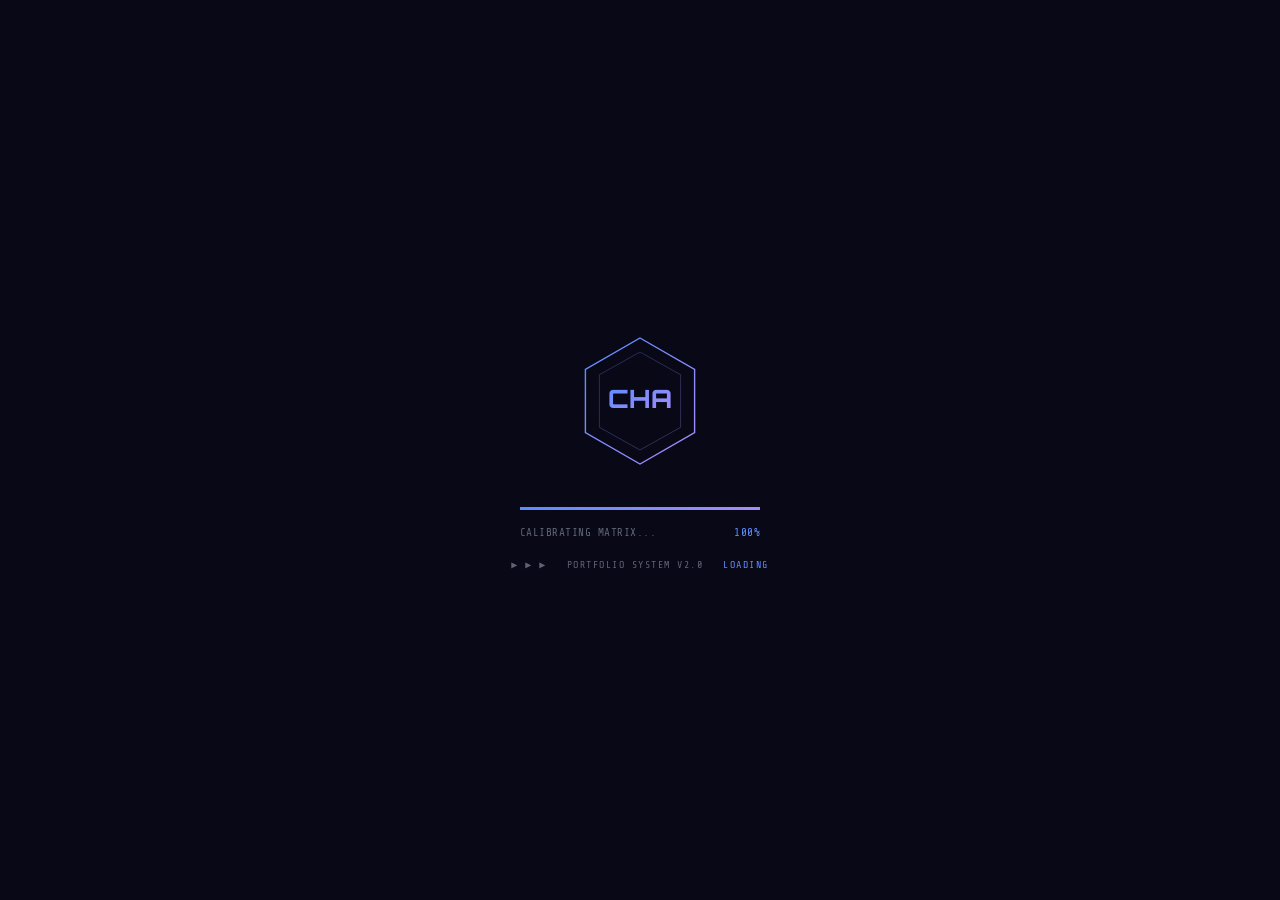
==== commit 7f8747c7: "first commit" ====
--- a/index.html
+++ b/index.html
@@ -8,6 +8,7 @@
     <link rel="preconnect" href="https://fonts.gstatic.com" crossorigin>
     <link href="https://fonts.googleapis.com/css2?family=Orbitron:wght@400;500;600;700;800;900&family=Rajdhani:wght@300;400;500;600;700&family=Share+Tech+Mono&display=swap" rel="stylesheet" crossorigin>
     <link rel="stylesheet" href="css/pgr-style.css">
+    <link rel="stylesheet" href="css/mobile-snap.css">
     <link rel="icon" type="image/svg+xml" href="data:image/svg+xml,%3Csvg xmlns='http://www.w3.org/2000/svg' viewBox='0 0 100 100'%3E%3Cpolygon points='50,5 95,27.5 95,72.5 50,95 5,72.5 5,27.5' fill='none' stroke='%235b8cff' stroke-width='4'/%3E%3Ctext x='50' y='62' font-family='monospace' font-size='40' fill='%235b8cff' text-anchor='middle'%3EC%3C/text%3E%3C/svg%3E">
 </head>
 <body>
@@ -125,6 +126,30 @@
             <li><a href="#contact" class="side-link" data-section="7" data-title="CONTACT">CONTACT</a></li>
         </ul>
     </nav>
+
+    <!-- MOBILE MENU OVERLAY -->
+    <div class="mobile-menu" id="mobileMenu">
+        <a href="#home" class="mobile-link active" data-section="0">HOME</a>
+        <a href="#about" class="mobile-link" data-section="1">ABOUT</a>
+        <a href="#data" class="mobile-link" data-section="2">DATA</a>
+        <a href="#skills" class="mobile-link" data-section="3">SKILLS</a>
+        <a href="#experience" class="mobile-link" data-section="4">EXPERIENCE</a>
+        <a href="#projects" class="mobile-link" data-section="5">PROJECTS</a>
+        <a href="#artwork" class="mobile-link" data-section="6">ARTWORK</a>
+        <a href="#contact" class="mobile-link" data-section="7">CONTACT</a>
+    </div>
+
+    <!-- SECTION INDICATOR DOTS (Mobile) -->
+    <div class="section-indicator" id="sectionIndicator">
+        <div class="section-indicator-dot active" data-section="0"></div>
+        <div class="section-indicator-dot" data-section="1"></div>
+        <div class="section-indicator-dot" data-section="2"></div>
+        <div class="section-indicator-dot" data-section="3"></div>
+        <div class="section-indicator-dot" data-section="4"></div>
+        <div class="section-indicator-dot" data-section="5"></div>
+        <div class="section-indicator-dot" data-section="6"></div>
+        <div class="section-indicator-dot" data-section="7"></div>
+    </div>
 
     <!-- BOTTOM HUD BAR -->
     <div class="hud-bottom" id="hudBottom">
--- a/css/mobile-snap.css
+++ b/css/mobile-snap.css
@@ -0,0 +1,532 @@
+/* =====================================================
+   MOBILE FULLSCREEN SECTIONS - PGR Style
+   Setiap section = 1 layar penuh
+   Konten panjang = inner scroll di dalam section
+   ===================================================== */
+
+/* Hanya berlaku untuk mobile */
+@media (max-width: 768px) {
+    
+    /* ---- ROOT SETUP ---- */
+    html, body {
+        height: 100%;
+        overflow: hidden;
+    }
+
+    /* ---- SECTIONS WRAPPER ---- */
+    .sections-wrapper {
+        position: fixed;
+        inset: 0;
+        overflow-y: auto;
+        scroll-snap-type: y mandatory;
+        scroll-behavior: smooth;
+        -webkit-overflow-scrolling: touch;
+    }
+
+    /* ---- SECTION BASE ---- */
+    .section {
+        width: 100%;
+        height: 100vh;
+        height: 100dvh; /* Dynamic viewport height for mobile browsers */
+        min-height: 100vh;
+        min-height: 100dvh;
+        max-height: 100vh;
+        max-height: 100dvh;
+        
+        scroll-snap-align: start;
+        scroll-snap-stop: always;
+        
+        position: relative;
+        display: flex;
+        flex-direction: column;
+        
+        padding: 0 !important;
+        overflow: hidden;
+    }
+
+    /* ---- SECTION CONTENT (inner scrollable area) ---- */
+    .section-content {
+        flex: 1;
+        width: 100%;
+        max-width: 100%;
+        overflow-y: auto;
+        overflow-x: hidden;
+        -webkit-overflow-scrolling: touch;
+        
+        /* Padding inside the scrollable area */
+        padding: 70px 16px 80px;
+        
+        /* Hide scrollbar but keep functionality */
+        scrollbar-width: none;
+        -ms-overflow-style: none;
+    }
+    .section-content::-webkit-scrollbar {
+        display: none;
+    }
+
+    /* ---- HOME SECTION (special - no inner scroll needed) ---- */
+    #home {
+        padding: 0 !important;
+    }
+    #home .home-bg-img {
+        width: 100%;
+        height: 100%;
+        object-fit: cover;
+    }
+    #home .home-socials {
+        position: absolute;
+        top: auto;
+        bottom: 100px;
+        left: 50%;
+        transform: translateX(-50%);
+        flex-direction: row;
+        gap: 20px;
+    }
+
+    /* ---- ABOUT SECTION ---- */
+    #about .section-content.about-content {
+        display: flex;
+        flex-direction: column;
+        gap: 24px;
+    }
+    .about-left, .about-right {
+        width: 100%;
+    }
+    .about-left {
+        padding-left: 16px;
+    }
+    .about-title {
+        font-size: 24px !important;
+        line-height: 1.2;
+    }
+    .about-desc {
+        font-size: 14px;
+        line-height: 1.6;
+    }
+    .about-meta {
+        font-size: 12px;
+    }
+    .about-meta span {
+        display: block;
+        margin-bottom: 6px;
+    }
+    .about-counter {
+        margin-top: 16px;
+    }
+    .about-achievements {
+        margin-bottom: 16px;
+    }
+    .ach-title {
+        font-size: 14px;
+        margin-bottom: 12px;
+    }
+    .ach-item {
+        padding: 10px;
+        margin-bottom: 8px;
+    }
+    .ach-name {
+        font-size: 13px;
+    }
+    .ach-sub {
+        font-size: 11px;
+    }
+    .about-terminal {
+        font-size: 12px;
+    }
+
+    /* ---- DATA SECTION (Character Profile) ---- */
+    #data {
+        display: flex;
+        flex-direction: column;
+    }
+    #data .section-content.data-content {
+        height: 100%;
+        max-height: 100%;
+        display: flex;
+        flex-direction: column;
+        padding: 60px 0 20px;
+        overflow: hidden;
+    }
+    
+    /* Data section layout for mobile - stack vertically */
+    .data-left {
+        position: absolute;
+        top: 60px;
+        left: 10px;
+        width: 120px;
+        z-index: 10;
+    }
+    .radar-wrap {
+        width: 100%;
+    }
+    .radar-svg {
+        width: 100%;
+        height: auto;
+    }
+    
+    .data-center {
+        position: relative;
+        flex: 1;
+        display: flex;
+        align-items: flex-end;
+        justify-content: center;
+        overflow: hidden;
+    }
+    .data-img-wrap {
+        height: 70%;
+        max-height: 400px;
+    }
+    .data-img {
+        height: 100%;
+        width: auto;
+        object-fit: contain;
+    }
+    
+    .data-right {
+        position: absolute;
+        bottom: 20px;
+        left: 0;
+        right: 0;
+        padding: 0 16px;
+        z-index: 10;
+    }
+    .data-corner-tag {
+        display: none;
+    }
+    .data-cv-block {
+        background: rgba(0,0,0,0.7);
+        padding: 12px;
+        border-radius: 4px;
+    }
+    .giant-name {
+        font-size: 28px !important;
+        line-height: 1.1;
+    }
+    .data-tagline {
+        font-size: 11px;
+    }
+    .cv-intro-block {
+        margin-top: 8px;
+    }
+    .cv-label {
+        font-size: 10px;
+    }
+    .data-intro-text {
+        font-size: 12px;
+        line-height: 1.4;
+    }
+    .data-file-marker {
+        display: none;
+    }
+
+    /* ---- SKILLS SECTION ---- */
+    #skills .section-content {
+        padding-top: 70px;
+    }
+    .skills-header {
+        margin-bottom: 20px;
+    }
+    .skills-title {
+        font-size: 20px;
+    }
+    .skills-grid {
+        display: flex;
+        flex-direction: column;
+        gap: 12px;
+    }
+    .skill-card {
+        padding: 16px;
+    }
+    .skill-name {
+        font-size: 14px;
+    }
+    .skill-bar-fill {
+        height: 4px;
+    }
+
+    /* ---- EXPERIENCE SECTION ---- */
+    #experience .section-content {
+        padding-top: 70px;
+    }
+    .exp-title {
+        font-size: 20px;
+        margin-bottom: 20px;
+    }
+    .exp-timeline {
+        display: flex;
+        flex-direction: column;
+        gap: 16px;
+    }
+    .exp-card {
+        padding: 16px;
+    }
+    .exp-year {
+        font-size: 12px;
+    }
+    .exp-role {
+        font-size: 15px;
+    }
+    .exp-company {
+        font-size: 13px;
+    }
+    .exp-desc {
+        font-size: 12px;
+    }
+
+    /* ---- PROJECTS SECTION ---- */
+    #projects .section-content {
+        padding-top: 70px;
+    }
+    .projects-header {
+        margin-bottom: 20px;
+    }
+    .projects-title {
+        font-size: 20px;
+    }
+    .projects-grid {
+        display: flex;
+        flex-direction: column;
+        gap: 16px;
+    }
+    .project-card {
+        padding: 16px;
+    }
+    .project-title {
+        font-size: 15px;
+    }
+    .project-desc {
+        font-size: 12px;
+    }
+
+    /* ---- ARTWORK SECTION ---- */
+    #artwork .section-content {
+        padding-top: 70px;
+    }
+    .artwork-header {
+        margin-bottom: 16px;
+    }
+    .artwork-title {
+        font-size: 20px;
+    }
+    /* Gallery grid - 2 columns compact */
+    .artwork-mosaic,
+    .pgr-wall-grid {
+        display: grid;
+        grid-template-columns: 1fr 1fr;
+        gap: 8px;
+        height: auto;
+    }
+    .mosaic-item,
+    .pw-item {
+        height: 120px;
+        grid-column: auto !important;
+        grid-row: auto !important;
+    }
+    .mosaic-item.large,
+    .mosaic-item.tall {
+        grid-column: auto;
+        grid-row: auto;
+    }
+
+    /* ---- CONTACT SECTION ---- */
+    #contact .section-content {
+        padding-top: 70px;
+        display: flex;
+        flex-direction: column;
+        gap: 20px;
+    }
+    .contact-title {
+        font-size: 24px;
+        text-align: center;
+    }
+    .contact-grid {
+        display: flex;
+        flex-direction: column;
+        gap: 12px;
+    }
+    .contact-card {
+        padding: 16px;
+    }
+    .contact-form {
+        margin-top: 16px;
+    }
+    .contact-form input,
+    .contact-form textarea {
+        font-size: 14px;
+        padding: 12px;
+    }
+    .contact-form textarea {
+        min-height: 100px;
+    }
+
+    /* ---- HUD ADJUSTMENTS ---- */
+    .hud-top {
+        position: fixed;
+        top: 0;
+        left: 0;
+        right: 0;
+        z-index: 100;
+        background: linear-gradient(to bottom, rgba(8,8,22,0.95) 0%, rgba(8,8,22,0.8) 70%, transparent 100%);
+        padding-bottom: 20px;
+    }
+    .hud-top-content {
+        padding: 12px 16px 0;
+    }
+    .hud-title {
+        font-size: 14px;
+    }
+    .hud-top-left,
+    .hud-top-right {
+        display: none;
+    }
+
+    .hud-bottom {
+        position: fixed;
+        bottom: 0;
+        left: 0;
+        right: 0;
+        z-index: 100;
+        background: linear-gradient(to top, rgba(8,8,22,0.95) 0%, rgba(8,8,22,0.8) 70%, transparent 100%);
+        padding-top: 20px;
+    }
+    .hud-bottom-content {
+        padding: 0 16px 12px;
+        font-size: 10px;
+    }
+
+    /* ---- HIDE DESKTOP ELEMENTS ---- */
+    .scroll-hint,
+    .side-nav {
+        display: none !important;
+    }
+
+    /* ---- HAMBURGER MENU ---- */
+    .hamburger {
+        position: fixed;
+        top: 12px;
+        left: 12px;
+        z-index: 200;
+        width: 36px;
+        height: 36px;
+        display: flex;
+        flex-direction: column;
+        justify-content: center;
+        align-items: center;
+        gap: 5px;
+        background: rgba(0,0,0,0.5);
+        border: 1px solid rgba(91,140,255,0.3);
+        border-radius: 4px;
+        cursor: pointer;
+    }
+    .hamburger span {
+        width: 18px;
+        height: 2px;
+        background: var(--red);
+        transition: all 0.3s ease;
+    }
+    .hamburger.active span:nth-child(1) {
+        transform: rotate(45deg) translate(5px, 5px);
+    }
+    .hamburger.active span:nth-child(2) {
+        opacity: 0;
+    }
+    .hamburger.active span:nth-child(3) {
+        transform: rotate(-45deg) translate(5px, -5px);
+    }
+
+    /* ---- MOBILE MENU OVERLAY ---- */
+    .mobile-menu {
+        position: fixed;
+        inset: 0;
+        z-index: 150;
+        background: rgba(8,8,22,0.98);
+        display: flex;
+        flex-direction: column;
+        align-items: center;
+        justify-content: center;
+        gap: 24px;
+        opacity: 0;
+        visibility: hidden;
+        transition: all 0.3s ease;
+    }
+    .mobile-menu.active {
+        opacity: 1;
+        visibility: visible;
+    }
+    .mobile-menu a {
+        font-family: var(--font-display);
+        font-size: 20px;
+        color: var(--text);
+        padding: 12px 24px;
+        border: 1px solid transparent;
+        transition: all 0.3s ease;
+    }
+    .mobile-menu a:hover,
+    .mobile-menu a.active {
+        color: var(--red);
+        border-color: var(--red);
+    }
+
+    /* ---- SECTION INDICATORS (like PGR dots on right side) ---- */
+    .section-indicator {
+        position: fixed;
+        right: 12px;
+        top: 50%;
+        transform: translateY(-50%);
+        z-index: 100;
+        display: flex;
+        flex-direction: column;
+        gap: 12px;
+    }
+    .section-indicator-dot {
+        width: 10px;
+        height: 10px;
+        border: 1px solid rgba(91, 140, 255, 0.4);
+        border-radius: 50%;
+        background: transparent;
+        transition: all 0.3s ease;
+        cursor: pointer;
+    }
+    .section-indicator-dot.active {
+        background: var(--red);
+        border-color: var(--red);
+        box-shadow: 0 0 10px rgba(91, 140, 255, 0.6);
+        transform: scale(1.2);
+    }
+
+    /* ---- BACKGROUND TEXT ---- */
+    .section-bg-text {
+        font-size: 80px !important;
+        opacity: 0.015;
+    }
+
+    /* ---- SMOOTH TRANSITIONS ---- */
+    .section,
+    .section-content {
+        transition: none; /* Prevent janky scroll */
+    }
+
+    /* ---- FIX FOR iOS SAFARI ---- */
+    @supports (-webkit-touch-callout: none) {
+        .section {
+            height: -webkit-fill-available;
+            min-height: -webkit-fill-available;
+        }
+    }
+}
+
+/* ---- EXTRA SMALL SCREENS ---- */
+@media (max-width: 380px) {
+    .giant-name {
+        font-size: 22px !important;
+    }
+    .about-title {
+        font-size: 20px !important;
+    }
+    .data-img-wrap {
+        max-height: 300px;
+    }
+    .radar-wrap {
+        width: 100px;
+    }
+}
